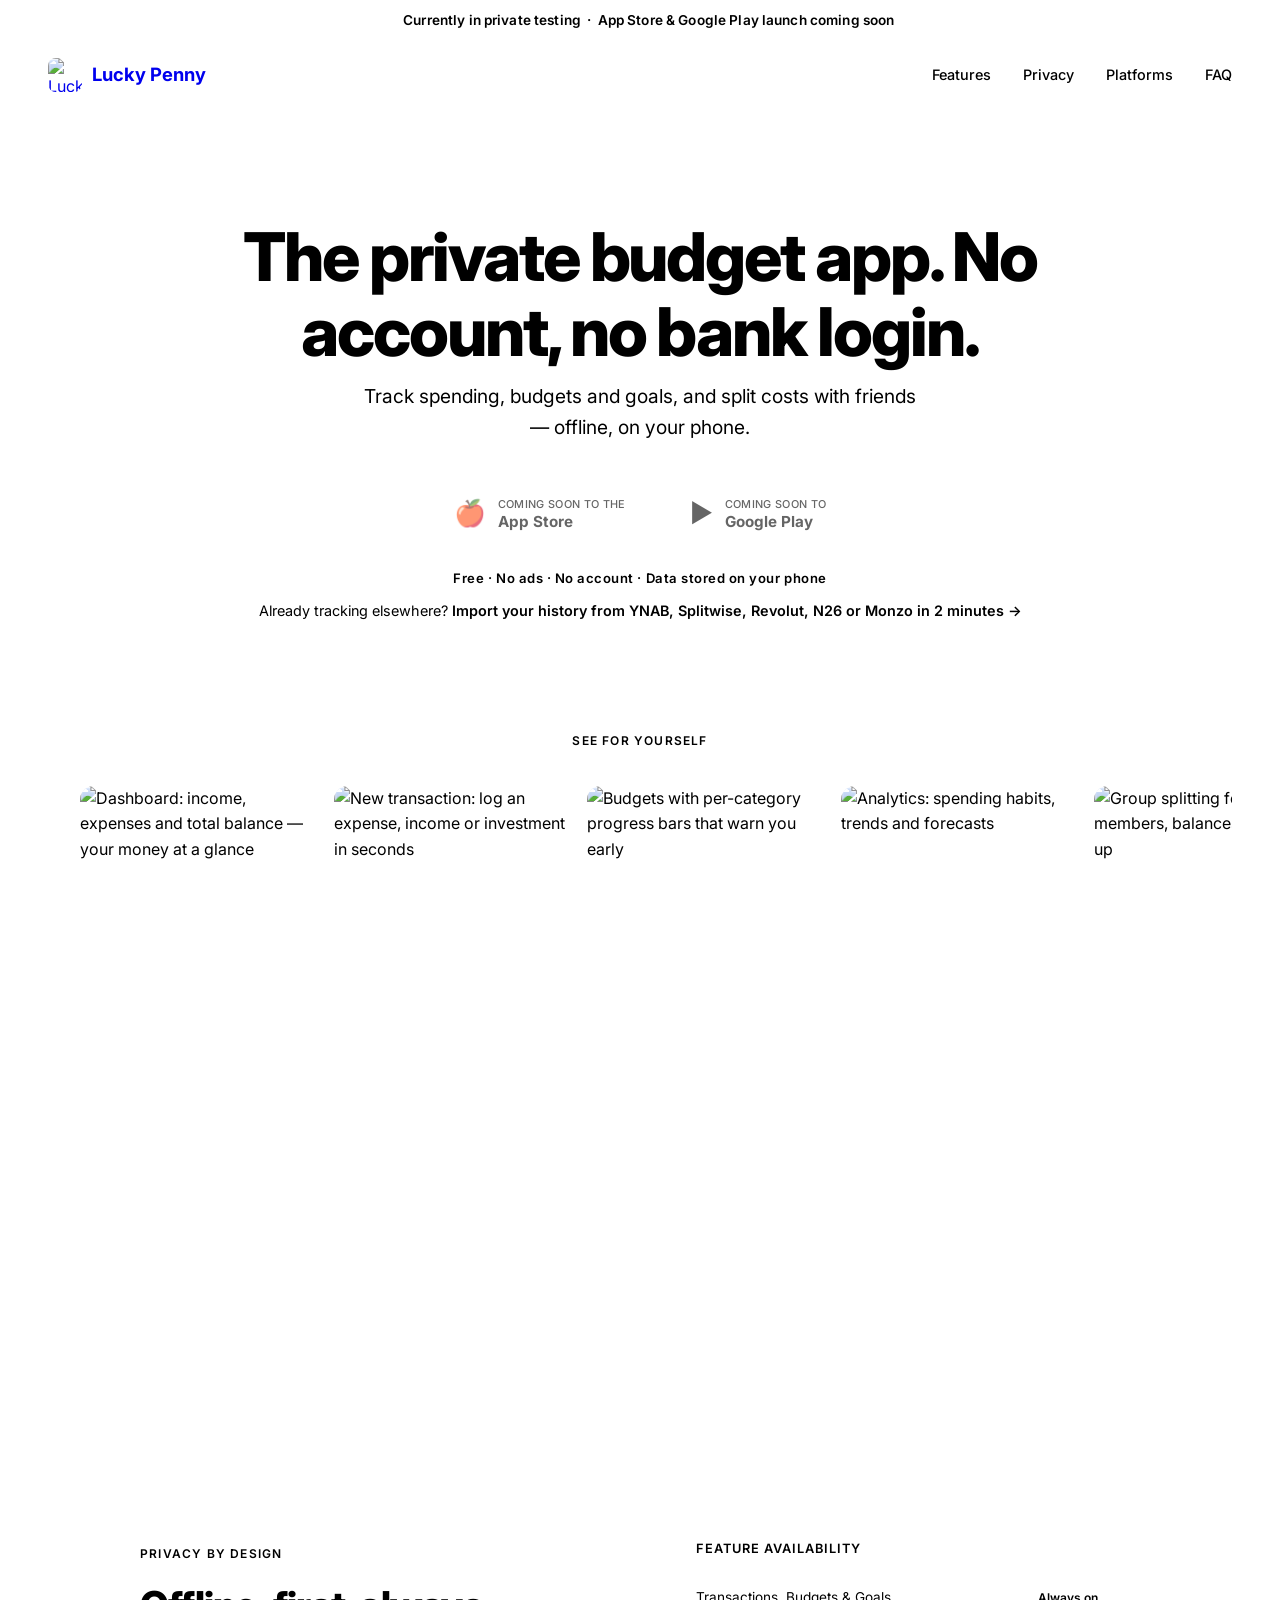
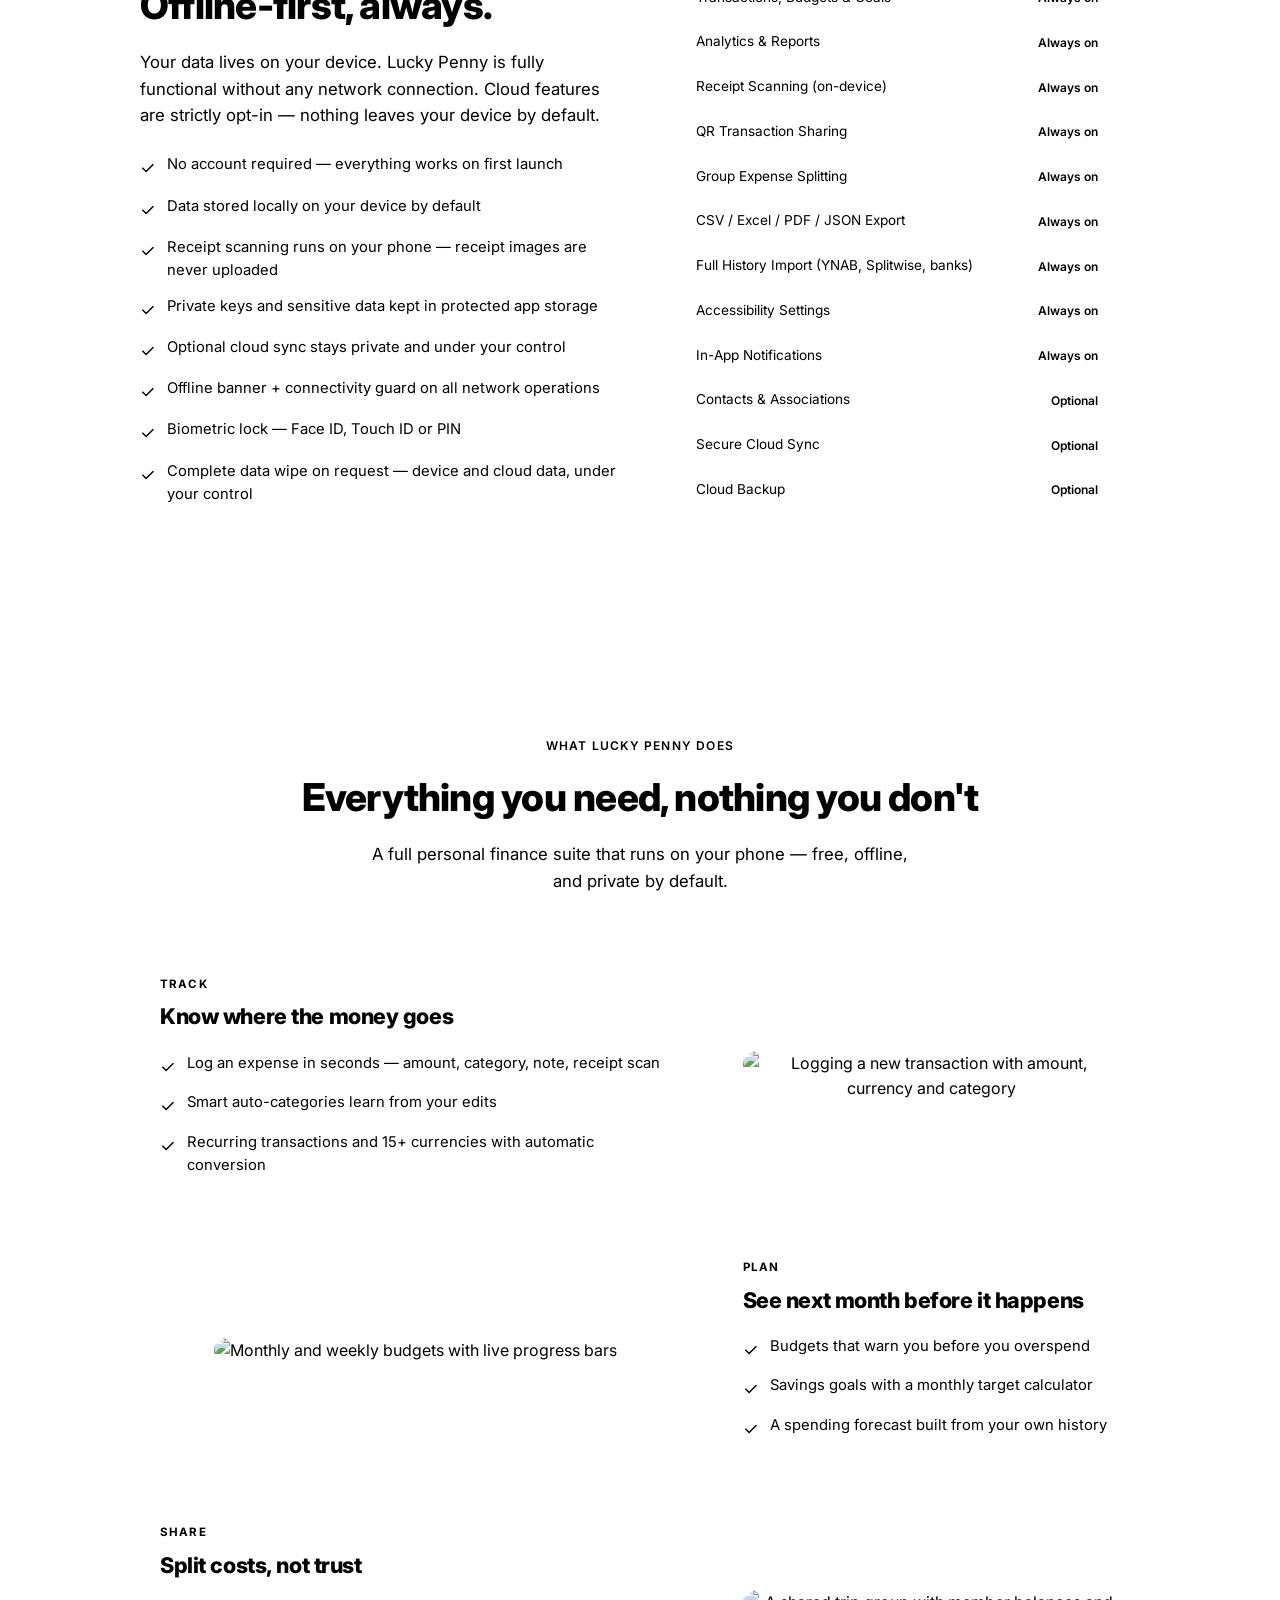
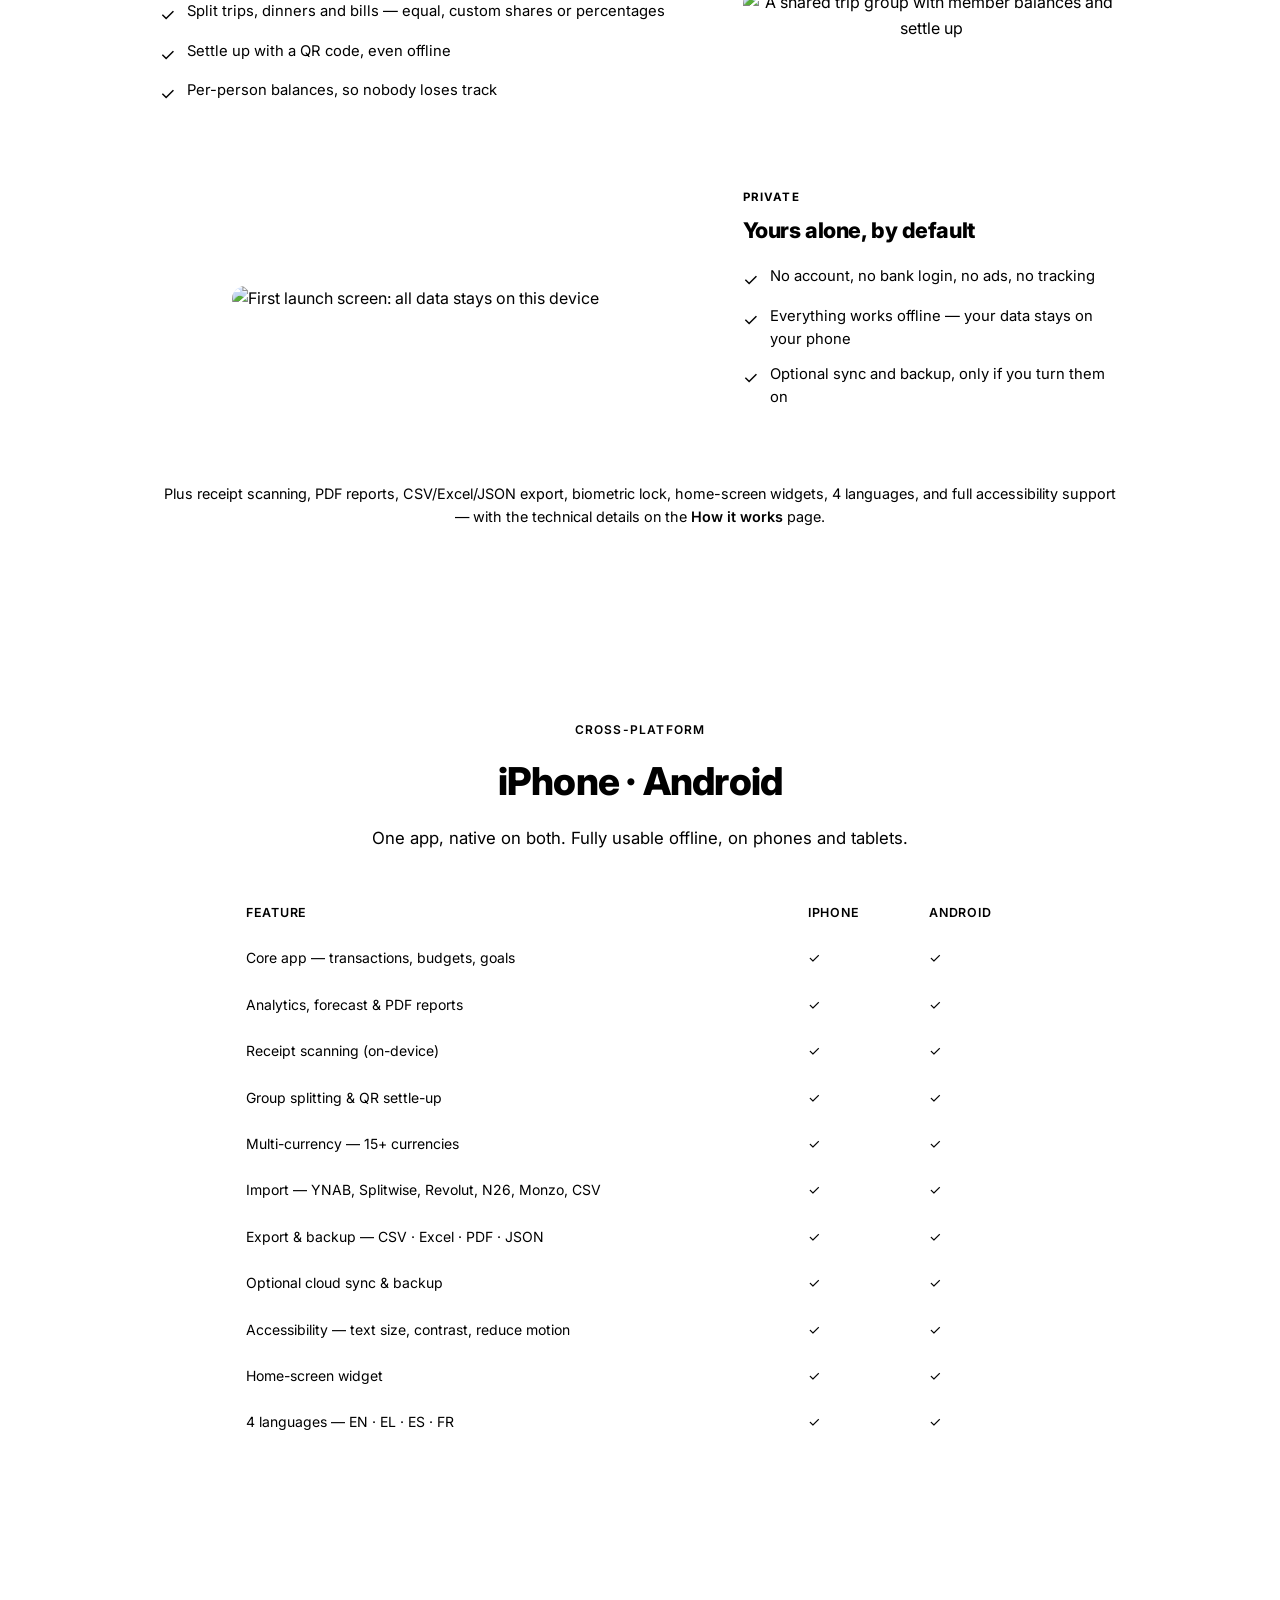
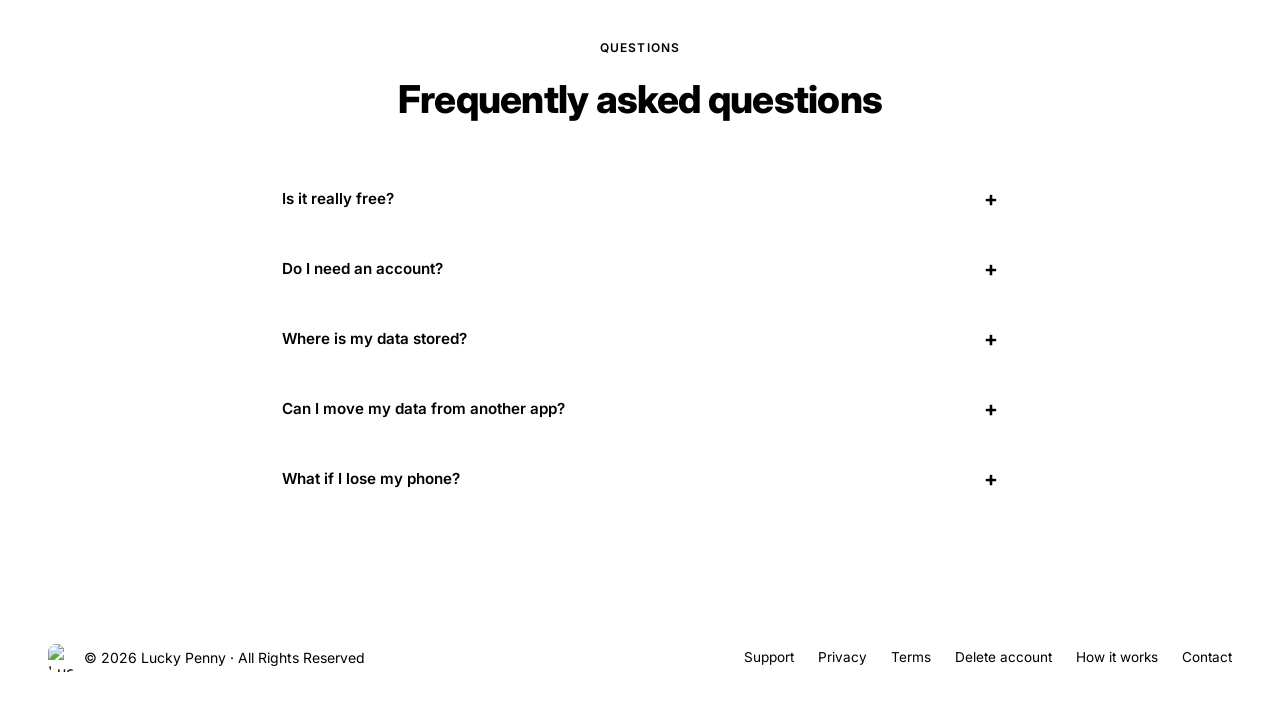
==== index.html @ 6d792311 "Point canonical and social preview tags at /SmartPenny-Website/" ====
<!DOCTYPE html>
<html lang="en">
<head>
  <meta charset="UTF-8" />
  <meta name="viewport" content="width=device-width, initial-scale=1.0" />
  <title>Lucky Penny — Offline-First Personal Finance</title>
  <meta name="description" content="Lucky Penny is the private budget app: track spending, budgets and goals, and split costs with friends — offline, on your phone. No account, no bank login." />
  <link rel="canonical" href="https://gg-241.github.io/SmartPenny-Website/" />
  <meta property="og:title" content="Lucky Penny — The private budget app" />
  <meta property="og:description" content="No account, no bank login. Track spending, budgets and goals, and split costs with friends — offline, on your phone." />
  <meta property="og:type" content="website" />
  <meta property="og:url" content="https://gg-241.github.io/SmartPenny-Website/" />
  <meta property="og:image" content="https://gg-241.github.io/SmartPenny-Website/assets/img/og-image.jpg" />
  <meta property="og:image:width" content="1200" />
  <meta property="og:image:height" content="630" />
  <meta property="og:image:alt" content="Lucky Penny dashboard: income, expenses and balance at a glance" />
  <meta name="twitter:card" content="summary_large_image" />
  <meta name="twitter:image" content="https://gg-241.github.io/SmartPenny-Website/assets/img/og-image.jpg" />
  <link rel="icon" type="image/png" href="assets/img/penny_icon.png" />
  <link rel="apple-touch-icon" href="assets/img/penny_icon.png" />
  <link rel="preconnect" href="https://fonts.googleapis.com" />
  <link rel="preconnect" href="https://fonts.gstatic.com" crossorigin />
  <link href="https://fonts.googleapis.com/css2?family=Inter:wght@400;500;600;700;800&display=swap" rel="stylesheet" />
  <link rel="stylesheet" href="assets/css/theme.css" />
  <style>
    *, *::before, *::after { box-sizing: border-box; margin: 0; padding: 0; }

    html { scroll-behavior: smooth; }

    body {
      font-family: 'Inter', system-ui, sans-serif;
      background: var(--bg);
      color: var(--text);
      line-height: 1.6;
      -webkit-font-smoothing: antialiased;
    }

    /* ── NAV ── */
    nav {
      position: sticky; top: 0; z-index: 100;
      display: flex; align-items: center; justify-content: space-between;
      padding: 0 clamp(1rem, 5vw, 3rem);
      height: 64px;
      background: var(--nav-bg);
      backdrop-filter: blur(12px);
      border-bottom: 1px solid var(--border);
    }
    .nav-logo { display: flex; align-items: center; gap: 10px; text-decoration: none; }
    .logo-gem {
      width: 34px; height: 34px;
      border-radius: 8px;
      object-fit: contain;
    }
    .nav-logo span { font-weight: 700; font-size: 1.15rem; color: var(--text); }
    .nav-links { display: flex; gap: 2rem; list-style: none; }
    .nav-links a { color: var(--muted); text-decoration: none; font-size: .9rem; font-weight: 500; transition: color .2s; }
    .nav-links a:hover { color: var(--text); }
    @media (max-width: 640px) { .nav-links { display: none; } }

    /* ── WIP BANNER ── */
    .wip-banner {
      display: flex; align-items: center; justify-content: center; gap: .6rem;
      background: var(--banner-bg);
      border-bottom: 1px solid var(--banner-border);
      padding: .65rem 1rem;
      font-size: .85rem; font-weight: 600; color: var(--banner-text);
      letter-spacing: .01em; text-align: center;
    }
    .wip-dot {
      width: 8px; height: 8px; border-radius: 50%;
      background: var(--banner-dot);
      box-shadow: 0 0 0 0 var(--banner-shadow);
      animation: pulse-dot 1.8s ease-in-out infinite;
      flex-shrink: 0;
    }
    @keyframes pulse-dot {
      0%   { box-shadow: 0 0 0 0 var(--banner-shadow); }
      70%  { box-shadow: 0 0 0 8px rgb(var(--warning-rgb) / 0); }
      100% { box-shadow: 0 0 0 0 rgb(var(--warning-rgb) / 0); }
    }

    /* ── HERO ── */
    .hero {
      text-align: center;
      padding: clamp(4rem, 10vw, 7rem) clamp(1rem, 6vw, 3rem) clamp(3rem, 6vw, 5rem);
      background: var(--hero-glow);
    }
    .hero h1 {
      font-size: clamp(2.4rem, 6vw, 4.2rem);
      font-weight: 800; line-height: 1.12;
      letter-spacing: -.03em;
      max-width: 820px; margin: 0 auto .75rem;
    }
    .hero h1 span { color: var(--violet); }
    .hero p.hero-sub {
      font-size: clamp(1rem, 2.2vw, 1.2rem);
      color: var(--muted); max-width: 560px; margin: 0 auto 2.4rem;
    }
    .hero-btns { display: flex; gap: 1rem; justify-content: center; flex-wrap: wrap; }
    .btn-store {
      display: inline-flex; align-items: center; gap: .75rem;
      padding: .75rem 1.5rem;
      background: var(--bg2);
      border: 1.5px solid var(--border);
      border-radius: var(--radius);
      color: var(--text);
      text-decoration: none;
      transition: border-color .2s, background .2s, transform .15s;
    }
    .btn-store:hover { border-color: var(--violet); background: var(--btn-hover-bg); transform: translateY(-2px); }
    .btn-store-soon, .btn-store-soon:hover {
      cursor: default;
      opacity: .6;
      border-color: var(--border);
      background: var(--bg2);
      transform: none;
    }
    .btn-store-icon { font-size: 1.6rem; flex-shrink: 0; }
    .btn-store-text { display: flex; flex-direction: column; align-items: flex-start; }
    .btn-store-sub { font-size: .68rem; color: var(--muted); font-weight: 500; letter-spacing: .03em; text-transform: uppercase; }
    .btn-store-name { font-size: .95rem; font-weight: 700; line-height: 1.2; }
    .hero-trust {
      margin-top: 1.4rem;
      font-size: .82rem; font-weight: 600; letter-spacing: .04em;
      color: var(--muted);
    }
    .hero-switch { margin-top: .6rem; font-size: .9rem; color: var(--muted); }
    .hero-switch a { color: var(--violet); text-decoration: none; font-weight: 600; }
    .hero-switch a:hover { text-decoration: underline; }

    /* ── SECTION WRAPPER ── */
    section { padding: clamp(3.5rem, 8vw, 6rem) clamp(1rem, 6vw, 3rem); }
    .section-label {
      font-size: .75rem; font-weight: 600; letter-spacing: .1em; text-transform: uppercase;
      color: var(--violet); margin-bottom: .75rem;
    }
    .section-title { font-size: clamp(1.7rem, 3.5vw, 2.4rem); font-weight: 800; letter-spacing: -.02em; margin-bottom: .75rem; }
    .section-sub { color: var(--muted); font-size: 1.05rem; max-width: 540px; }
    .center { text-align: center; }
    .section-sub.center { margin: 0 auto; text-align: center; }

    /* ── SCREENSHOT STRIP ── */
    .shots-section { background: var(--bg); padding-top: clamp(1rem, 3vw, 2rem); }
    .shot-strip {
      display: flex; gap: 1.1rem;
      overflow-x: auto;
      scroll-snap-type: x mandatory;
      -webkit-overflow-scrolling: touch;
      margin-top: 2.25rem;
      padding: 0 clamp(.5rem, 4vw, 2rem) 1rem;
      scrollbar-width: thin;
      scrollbar-color: var(--border) transparent;
    }
    .shot-strip img {
      width: clamp(190px, 60vw, 236px);
      height: auto;
      flex-shrink: 0;
      scroll-snap-align: center;
      border-radius: 14px;
      border: 1px solid var(--border);
      display: block;
    }

    /* ── OUTCOME BLOCKS ── */
    .features { background: var(--bg); }
    .outcomes { max-width: 960px; margin: 2.5rem auto 0; }
    .outcome {
      display: grid; grid-template-columns: 1.15fr .85fr;
      gap: clamp(2rem, 6vw, 4.5rem); align-items: center;
      padding: clamp(1.75rem, 4vw, 2.5rem) 0;
    }
    .outcome + .outcome { border-top: 1px solid var(--border); }
    .outcome.flip .outcome-shot { order: -1; }
    @media (max-width: 700px) {
      .outcome { grid-template-columns: 1fr; }
      .outcome .outcome-shot { order: -1 !important; }
    }
    .outcome h3 { font-size: 1.35rem; font-weight: 800; letter-spacing: -.02em; margin-bottom: .35rem; }
    .outcome .kicker { font-size: .72rem; font-weight: 700; letter-spacing: .1em; text-transform: uppercase; color: var(--violet); margin-bottom: .4rem; display: block; }
    .outcome-shot { text-align: center; }
    .outcome-shot img {
      width: clamp(180px, 50vw, 225px); height: auto;
      border-radius: 14px; border: 1px solid var(--border);
    }
    .outcome-list { list-style: none; margin-top: 1.1rem; display: flex; flex-direction: column; gap: .65rem; }
    .outcome-list li {
      display: flex; align-items: flex-start; gap: .75rem;
      font-size: .925rem; color: var(--muted);
    }
    .check { color: var(--green); font-size: 1.1rem; flex-shrink: 0; margin-top: 1px; }
    .features-more {
      max-width: 960px; margin: 2rem auto 0;
      text-align: center; color: var(--muted); font-size: .9rem;
    }
    .features-more a { color: var(--violet); text-decoration: none; font-weight: 600; }
    .features-more a:hover { text-decoration: underline; }

    /* ── OFFLINE HIGHLIGHT ── */
    .offline-section {
      background: var(--offline-bg);
      border-top: 1px solid var(--border);
      border-bottom: 1px solid var(--border);
    }
    .offline-inner {
      display: grid; grid-template-columns: 1fr 1fr; gap: 3rem; align-items: center;
      max-width: 1000px; margin: 0 auto;
    }
    @media (max-width: 720px) { .offline-inner { grid-template-columns: 1fr; } }
    .offline-list { list-style: none; margin-top: 1.5rem; display: flex; flex-direction: column; gap: .75rem; }
    .offline-list li {
      display: flex; align-items: flex-start; gap: .75rem;
      font-size: .925rem; color: var(--muted);
    }
    .offline-card {
      background: var(--bg2); border: 1px solid var(--border);
      border-radius: var(--radius); padding: 2rem;
    }
    .offline-card h4 { font-size: .8rem; font-weight: 600; letter-spacing: .08em; text-transform: uppercase; color: var(--muted); margin-bottom: 1rem; }
    .table-row {
      display: flex; align-items: center; justify-content: space-between;
      padding: .6rem 0; border-bottom: 1px solid var(--border);
      font-size: .85rem;
    }
    .table-row:last-child { border-bottom: none; }
    .badge {
      padding: .2rem .6rem; border-radius: 100px; font-size: .75rem; font-weight: 600;
    }
    .badge-yes  { background: rgb(var(--accent-success-rgb) / .18); color: var(--green); }
    .badge-opt  { background: var(--chip-bg); color: var(--chip-text); }

    /* ── PLATFORM TABLE ── */
    .platform-section { background: var(--bg2); }
    .plat-table { width: 100%; max-width: 820px; margin: 2.5rem auto 0; border-collapse: collapse; }
    .plat-table th {
      font-size: .78rem; font-weight: 600; letter-spacing: .06em; text-transform: uppercase;
      color: var(--muted); padding: .75rem 1rem; text-align: left;
      border-bottom: 1px solid var(--border);
    }
    .plat-table td { padding: .75rem 1rem; font-size: .875rem; border-bottom: 1px solid var(--border); }
    .plat-table tr:last-child td { border-bottom: none; }
    .plat-table tr:hover td { background: var(--table-hover); }
    .dot-yes  { color: var(--green); }

    /* ── FAQ ── */
    .faq-section { background: var(--bg); border-top: 1px solid var(--border); }
    .faq-list {
      max-width: 760px; margin: 2.5rem auto 0;
      display: flex; flex-direction: column; gap: .75rem;
    }
    .faq-list details {
      background: var(--bg2); border: 1px solid var(--border);
      border-radius: var(--radius); padding: 1.05rem 1.35rem;
      transition: border-color .2s;
    }
    .faq-list details[open] { border-color: var(--premium-border); }
    .faq-list summary {
      cursor: pointer; list-style: none;
      display: flex; align-items: center; justify-content: space-between; gap: 1rem;
      font-weight: 600; font-size: .95rem;
    }
    .faq-list summary::-webkit-details-marker { display: none; }
    .faq-list summary::after {
      content: '+'; color: var(--violet);
      font-size: 1.3rem; font-weight: 700; line-height: 1; flex-shrink: 0;
    }
    .faq-list details[open] summary::after { content: '−'; }
    .faq-list details p { margin-top: .7rem; color: var(--muted); font-size: .9rem; }
    .faq-list details a { color: var(--violet); text-decoration: none; }
    .faq-list details a:hover { text-decoration: underline; }

    /* ── FOOTER ── */
    footer {
      background: var(--bg2);
      border-top: 1px solid var(--border);
      padding: 2.5rem clamp(1rem, 6vw, 3rem);
      display: flex; align-items: center; justify-content: space-between;
      flex-wrap: wrap; gap: 1rem;
    }
    .footer-logo { display: flex; align-items: center; gap: 8px; text-decoration: none; }
    .footer-logo span { color: var(--muted); font-size: .875rem; }
    .footer-links { display: flex; gap: 1.5rem; flex-wrap: wrap; }
    .footer-links a { color: var(--muted); font-size: .85rem; text-decoration: none; transition: color .2s; }
    .footer-links a:hover { color: var(--text); }
  </style>
</head>
<body>

<!-- WIP BANNER (remove at launch) -->
<div class="wip-banner">
  <span class="wip-dot"></span>
  Currently in private testing &nbsp;·&nbsp; App Store &amp; Google Play launch coming soon
</div>

<!-- NAV -->
<nav>
  <a class="nav-logo" href="#">
    <img class="logo-gem" src="assets/img/penny_icon.png" alt="Lucky Penny logo" />
    <span>Lucky Penny</span>
  </a>
  <ul class="nav-links">
    <li><a href="#features">Features</a></li>
    <li><a href="#offline">Privacy</a></li>
    <li><a href="#platforms">Platforms</a></li>
    <li><a href="#faq">FAQ</a></li>
  </ul>
</nav>

<!-- HERO -->
<header class="hero">
  <h1>The <span>private budget app</span>. No account, no bank login.</h1>
  <p class="hero-sub">Track spending, budgets and goals, and split costs with friends — offline, on your phone.</p>
  <div class="hero-btns">
    <!--
      LAUNCH DAY: the listings are not live yet (both URLs 404). When the App Store
      listing goes live, change this div back into a real link:
        <a class="btn-store" href="https://apps.apple.com/app/id6760491274">
      and for Play:
        <a class="btn-store" href="https://play.google.com/store/apps/details?id=com.luckypenny.app">
      Remove class "btn-store-soon", keep the inner spans, and delete the WIP banner above.
    -->
    <div class="btn-store btn-store-soon" aria-disabled="true">
      <span class="btn-store-icon">🍎</span>
      <span class="btn-store-text">
        <span class="btn-store-sub">Coming soon to the</span>
        <span class="btn-store-name">App Store</span>
      </span>
    </div>
    <div class="btn-store btn-store-soon" aria-disabled="true">
      <span class="btn-store-icon">▶</span>
      <span class="btn-store-text">
        <span class="btn-store-sub">Coming soon to</span>
        <span class="btn-store-name">Google Play</span>
      </span>
    </div>
  </div>
  <p class="hero-trust">Free · No ads · No account · Data stored on your phone</p>
  <p class="hero-switch">Already tracking elsewhere? <a href="#faq-import">Import your history from YNAB, Splitwise, Revolut, N26 or Monzo in 2&nbsp;minutes&nbsp;→</a></p>
</header>

<!-- SCREENSHOTS -->
<section id="screenshots" class="shots-section" aria-label="App screenshots">
  <p class="section-label center">See for yourself</p>
  <div class="shot-strip">
    <img src="assets/screenshots/1-dashboard.webp" width="640" height="1391" alt="Dashboard: income, expenses and total balance — your money at a glance" />
    <img src="assets/screenshots/2-quickadd.webp" width="640" height="1391" loading="lazy" decoding="async" alt="New transaction: log an expense, income or investment in seconds" />
    <img src="assets/screenshots/3-budgets.webp" width="640" height="1391" loading="lazy" decoding="async" alt="Budgets with per-category progress bars that warn you early" />
    <img src="assets/screenshots/4-analytics.webp" width="640" height="1391" loading="lazy" decoding="async" alt="Analytics: spending habits, trends and forecasts" />
    <img src="assets/screenshots/5-group.webp" width="640" height="1391" loading="lazy" decoding="async" alt="Group splitting for a trip: members, balances and settle up" />
    <img src="assets/screenshots/6-privacy.webp" width="640" height="1391" loading="lazy" decoding="async" alt="First launch: all data stays on this device, sign in later to enable cloud sync" />
  </div>
</section>

<!-- PRIVACY / OFFLINE FIRST -->
<section id="offline" class="offline-section">
  <div class="offline-inner">
    <div>
      <p class="section-label">Privacy by design</p>
      <h2 class="section-title">Offline-first, always.</h2>
      <p class="section-sub">Your data lives on your device. Lucky Penny is fully functional without any network connection. Cloud features are strictly opt-in — nothing leaves your device by default.</p>
      <ul class="offline-list">
        <li><span class="check">✓</span><span>No account required — everything works on first launch</span></li>
        <li><span class="check">✓</span><span>Data stored locally on your device by default</span></li>
        <li><span class="check">✓</span><span>Receipt scanning runs on your phone — receipt images are never uploaded</span></li>
        <li><span class="check">✓</span><span>Private keys and sensitive data kept in protected app storage</span></li>
        <li><span class="check">✓</span><span>Optional cloud sync stays private and under your control</span></li>
        <li><span class="check">✓</span><span>Offline banner + connectivity guard on all network operations</span></li>
        <li><span class="check">✓</span><span>Biometric lock — Face ID, Touch ID or PIN</span></li>
        <li><span class="check">✓</span><span>Complete data wipe on request — device and cloud data, under your control</span></li>
      </ul>
    </div>
    <div class="offline-card">
      <h4>Feature availability</h4>
      <div class="table-row"><span>Transactions, Budgets &amp; Goals</span><span class="badge badge-yes">Always on</span></div>
      <div class="table-row"><span>Analytics &amp; Reports</span><span class="badge badge-yes">Always on</span></div>
      <div class="table-row"><span>Receipt Scanning (on-device)</span><span class="badge badge-yes">Always on</span></div>
      <div class="table-row"><span>QR Transaction Sharing</span><span class="badge badge-yes">Always on</span></div>
      <div class="table-row"><span>Group Expense Splitting</span><span class="badge badge-yes">Always on</span></div>
      <div class="table-row"><span>CSV / Excel / PDF / JSON Export</span><span class="badge badge-yes">Always on</span></div>
      <div class="table-row"><span>Full History Import (YNAB, Splitwise, banks)</span><span class="badge badge-yes">Always on</span></div>
      <div class="table-row"><span>Accessibility Settings</span><span class="badge badge-yes">Always on</span></div>
      <div class="table-row"><span>In-App Notifications</span><span class="badge badge-yes">Always on</span></div>
      <div class="table-row"><span>Contacts &amp; Associations</span><span class="badge badge-opt">Optional</span></div>
      <div class="table-row"><span>Secure Cloud Sync</span><span class="badge badge-opt">Optional</span></div>
      <div class="table-row"><span>Cloud Backup</span><span class="badge badge-opt">Optional</span></div>
    </div>
  </div>
</section>

<!-- FEATURES -->
<section id="features" class="features">
  <div style="max-width:1100px;margin:0 auto;">
    <p class="section-label center">What Lucky Penny does</p>
    <h2 class="section-title center">Everything you need, nothing you don't</h2>
    <p class="section-sub center">A full personal finance suite that runs on your phone — free, offline, and private by default.</p>
  </div>

  <div class="outcomes">

    <div class="outcome">
      <div class="outcome-text">
        <span class="kicker">Track</span>
        <h3>Know where the money goes</h3>
        <ul class="outcome-list">
          <li><span class="check">✓</span><span>Log an expense in seconds — amount, category, note, receipt scan</span></li>
          <li><span class="check">✓</span><span>Smart auto-categories learn from your edits</span></li>
          <li><span class="check">✓</span><span>Recurring transactions and 15+ currencies with automatic conversion</span></li>
        </ul>
      </div>
      <div class="outcome-shot">
        <img src="assets/screenshots/2-quickadd.webp" width="640" height="1391" loading="lazy" decoding="async" alt="Logging a new transaction with amount, currency and category" />
      </div>
    </div>

    <div class="outcome flip">
      <div class="outcome-text">
        <span class="kicker">Plan</span>
        <h3>See next month before it happens</h3>
        <ul class="outcome-list">
          <li><span class="check">✓</span><span>Budgets that warn you before you overspend</span></li>
          <li><span class="check">✓</span><span>Savings goals with a monthly target calculator</span></li>
          <li><span class="check">✓</span><span>A spending forecast built from your own history</span></li>
        </ul>
      </div>
      <div class="outcome-shot">
        <img src="assets/screenshots/3-budgets.webp" width="640" height="1391" loading="lazy" decoding="async" alt="Monthly and weekly budgets with live progress bars" />
      </div>
    </div>

    <div class="outcome">
      <div class="outcome-text">
        <span class="kicker">Share</span>
        <h3>Split costs, not trust</h3>
        <ul class="outcome-list">
          <li><span class="check">✓</span><span>Split trips, dinners and bills — equal, custom shares or percentages</span></li>
          <li><span class="check">✓</span><span>Settle up with a QR code, even offline</span></li>
          <li><span class="check">✓</span><span>Per-person balances, so nobody loses track</span></li>
        </ul>
      </div>
      <div class="outcome-shot">
        <img src="assets/screenshots/5-group.webp" width="640" height="1391" loading="lazy" decoding="async" alt="A shared trip group with member balances and settle up" />
      </div>
    </div>

    <div class="outcome flip">
      <div class="outcome-text">
        <span class="kicker">Private</span>
        <h3>Yours alone, by default</h3>
        <ul class="outcome-list">
          <li><span class="check">✓</span><span>No account, no bank login, no ads, no tracking</span></li>
          <li><span class="check">✓</span><span>Everything works offline — your data stays on your phone</span></li>
          <li><span class="check">✓</span><span>Optional sync and backup, only if you turn them on</span></li>
        </ul>
      </div>
      <div class="outcome-shot">
        <img src="assets/screenshots/6-privacy.webp" width="640" height="1391" loading="lazy" decoding="async" alt="First launch screen: all data stays on this device" />
      </div>
    </div>

  </div>

  <p class="features-more">
    Plus receipt scanning, PDF reports, CSV/Excel/JSON export, biometric lock, home-screen widgets, 4 languages, and full accessibility support —
    with the technical details on the <a href="how-it-works.html">How it works</a> page.
  </p>
</section>

<!-- PLATFORMS -->
<section id="platforms" class="platform-section">
  <p class="section-label center">Cross-platform</p>
  <h2 class="section-title center">iPhone · Android</h2>
  <p class="section-sub center">One app, native on both. Fully usable offline, on phones and tablets.</p>
  <table class="plat-table">
    <thead>
      <tr>
        <th>Feature</th>
        <th>iPhone</th>
        <th>Android</th>
      </tr>
    </thead>
    <tbody>
      <tr><td>Core app — transactions, budgets, goals</td><td class="dot-yes">✓</td><td class="dot-yes">✓</td></tr>
      <tr><td>Analytics, forecast &amp; PDF reports</td><td class="dot-yes">✓</td><td class="dot-yes">✓</td></tr>
      <tr><td>Receipt scanning (on-device)</td><td class="dot-yes">✓</td><td class="dot-yes">✓</td></tr>
      <tr><td>Group splitting &amp; QR settle-up</td><td class="dot-yes">✓</td><td class="dot-yes">✓</td></tr>
      <tr><td>Multi-currency — 15+ currencies</td><td class="dot-yes">✓</td><td class="dot-yes">✓</td></tr>
      <tr><td>Import — YNAB, Splitwise, Revolut, N26, Monzo, CSV</td><td class="dot-yes">✓</td><td class="dot-yes">✓</td></tr>
      <tr><td>Export &amp; backup — CSV · Excel · PDF · JSON</td><td class="dot-yes">✓</td><td class="dot-yes">✓</td></tr>
      <tr><td>Optional cloud sync &amp; backup</td><td class="dot-yes">✓</td><td class="dot-yes">✓</td></tr>
      <tr><td>Accessibility — text size, contrast, reduce motion</td><td class="dot-yes">✓</td><td class="dot-yes">✓</td></tr>
      <tr><td>Home-screen widget</td><td class="dot-yes">✓</td><td class="dot-yes">✓</td></tr>
      <tr><td>4 languages — EN · EL · ES · FR</td><td class="dot-yes">✓</td><td class="dot-yes">✓</td></tr>
    </tbody>
  </table>
</section>

<!-- FAQ -->
<section id="faq" class="faq-section">
  <p class="section-label center">Questions</p>
  <h2 class="section-title center">Frequently asked questions</h2>
  <div class="faq-list">

    <details>
      <summary>Is it really free?</summary>
      <p>Yes — everything in the app today is free: no account, no ads, no subscription, no trial that expires. A future version may add optional paid extras, but they'll be clearly marked and optional — never a surprise paywall over features you already use.</p>
    </details>

    <details>
      <summary>Do I need an account?</summary>
      <p>No. Everything works on first launch without signing in. An account (Sign in with Apple or Google) is only needed if you choose to turn on cloud sync or share with other people.</p>
    </details>

    <details>
      <summary>Where is my data stored?</summary>
      <p>On your phone, by default. Nothing is uploaded unless you opt into sync or backup — and receipts are scanned on-device, so images never leave your phone. You can export or wipe everything at any time from Settings.</p>
    </details>

    <details id="faq-import">
      <summary>Can I move my data from another app?</summary>
      <p>Yes — import in minutes from YNAB, Splitwise, Revolut, N26 or Monzo, or any CSV/Excel file, with duplicate detection. Leaving is just as easy: export to CSV, Excel, PDF or a full JSON backup whenever you like. Your data is never locked in.</p>
    </details>

    <details>
      <summary>What if I lose my phone?</summary>
      <p>Turn on optional encrypted sync or cloud backup, or keep an exported JSON backup somewhere safe. Restore onto a new phone in minutes from <strong>Settings → Export / Import</strong>.</p>
    </details>

  </div>
</section>

<!-- FOOTER -->
<footer>
  <div class="footer-logo">
    <img class="logo-gem" src="assets/img/penny_icon.png" alt="Lucky Penny logo" style="width:28px;height:28px;" />
    <span>© 2026 Lucky Penny · All Rights Reserved</span>
  </div>
  <div class="footer-links">
    <a href="support.html">Support</a>
    <a href="privacy.html">Privacy</a>
    <a href="terms.html">Terms</a>
    <a href="delete-account.html">Delete account</a>
    <a href="how-it-works.html">How it works</a>
    <a href="contact.html">Contact</a>
  </div>
</footer>

</body>
</html>
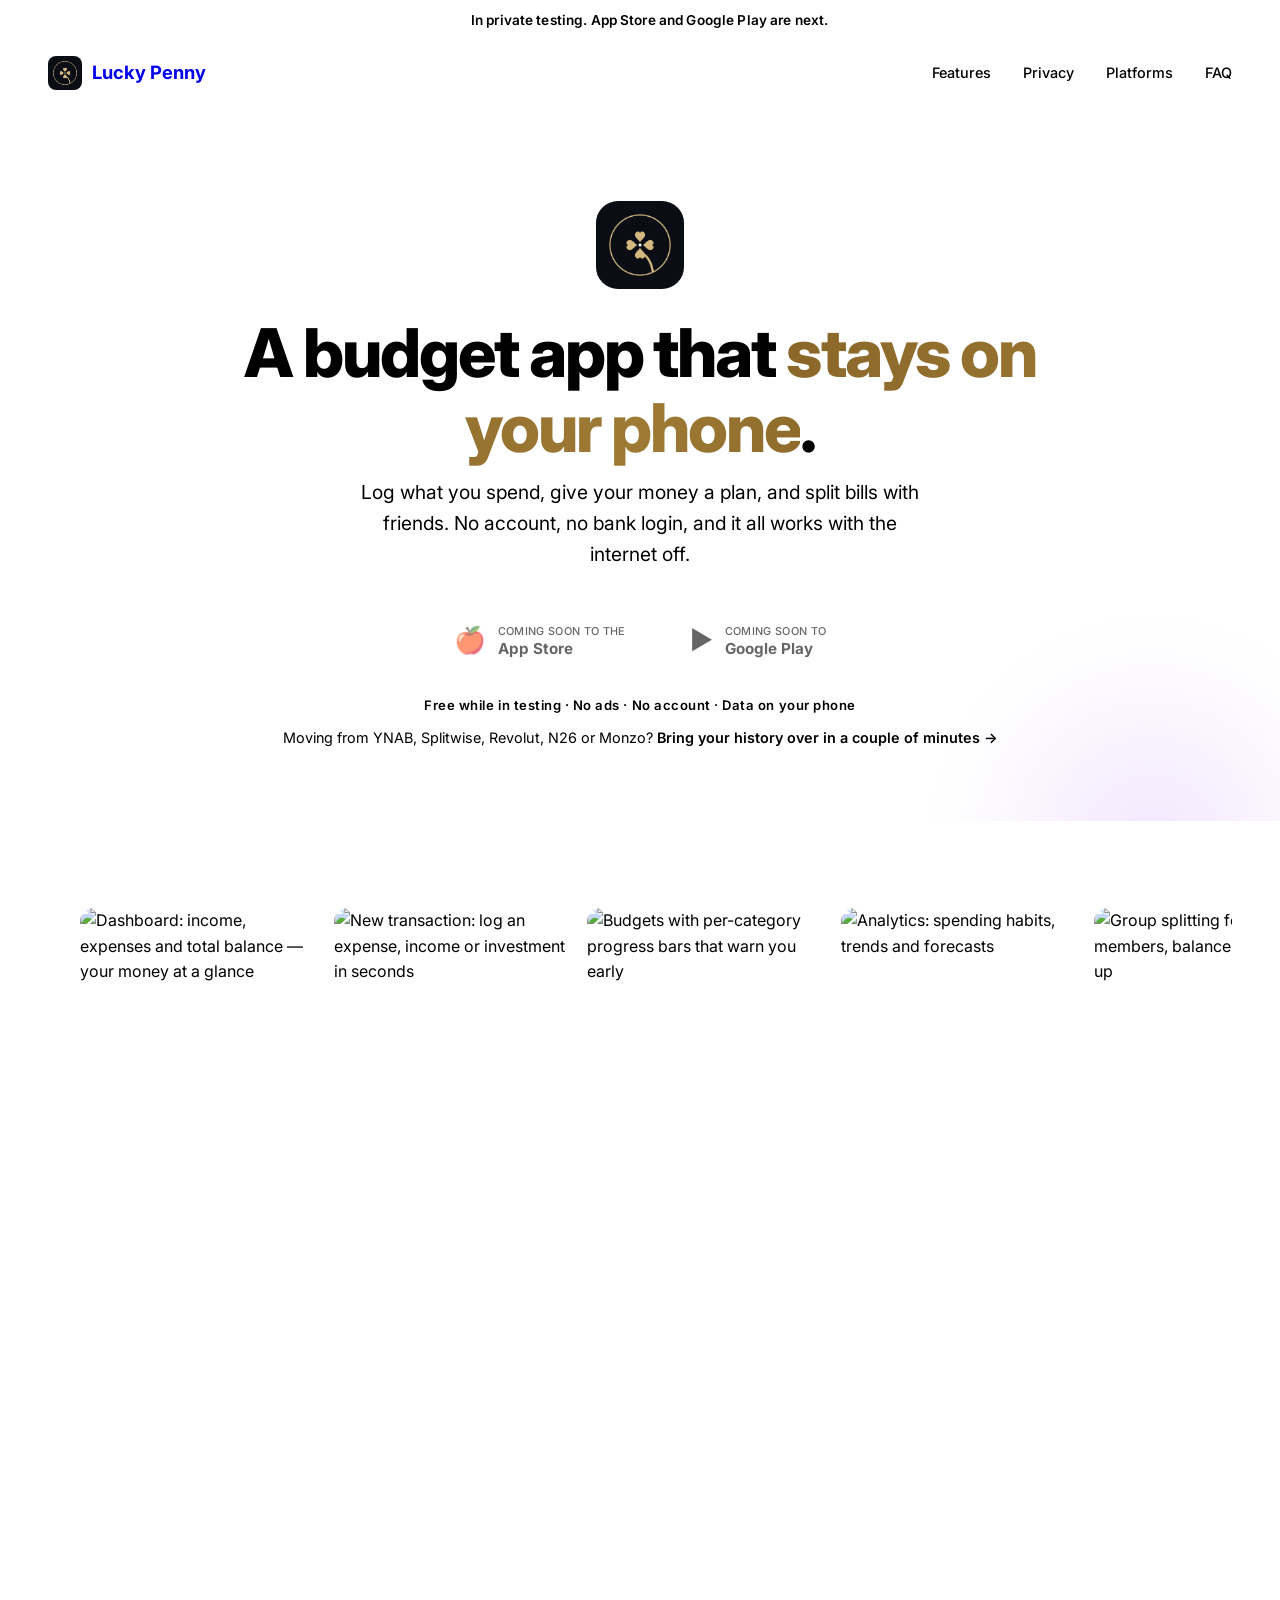
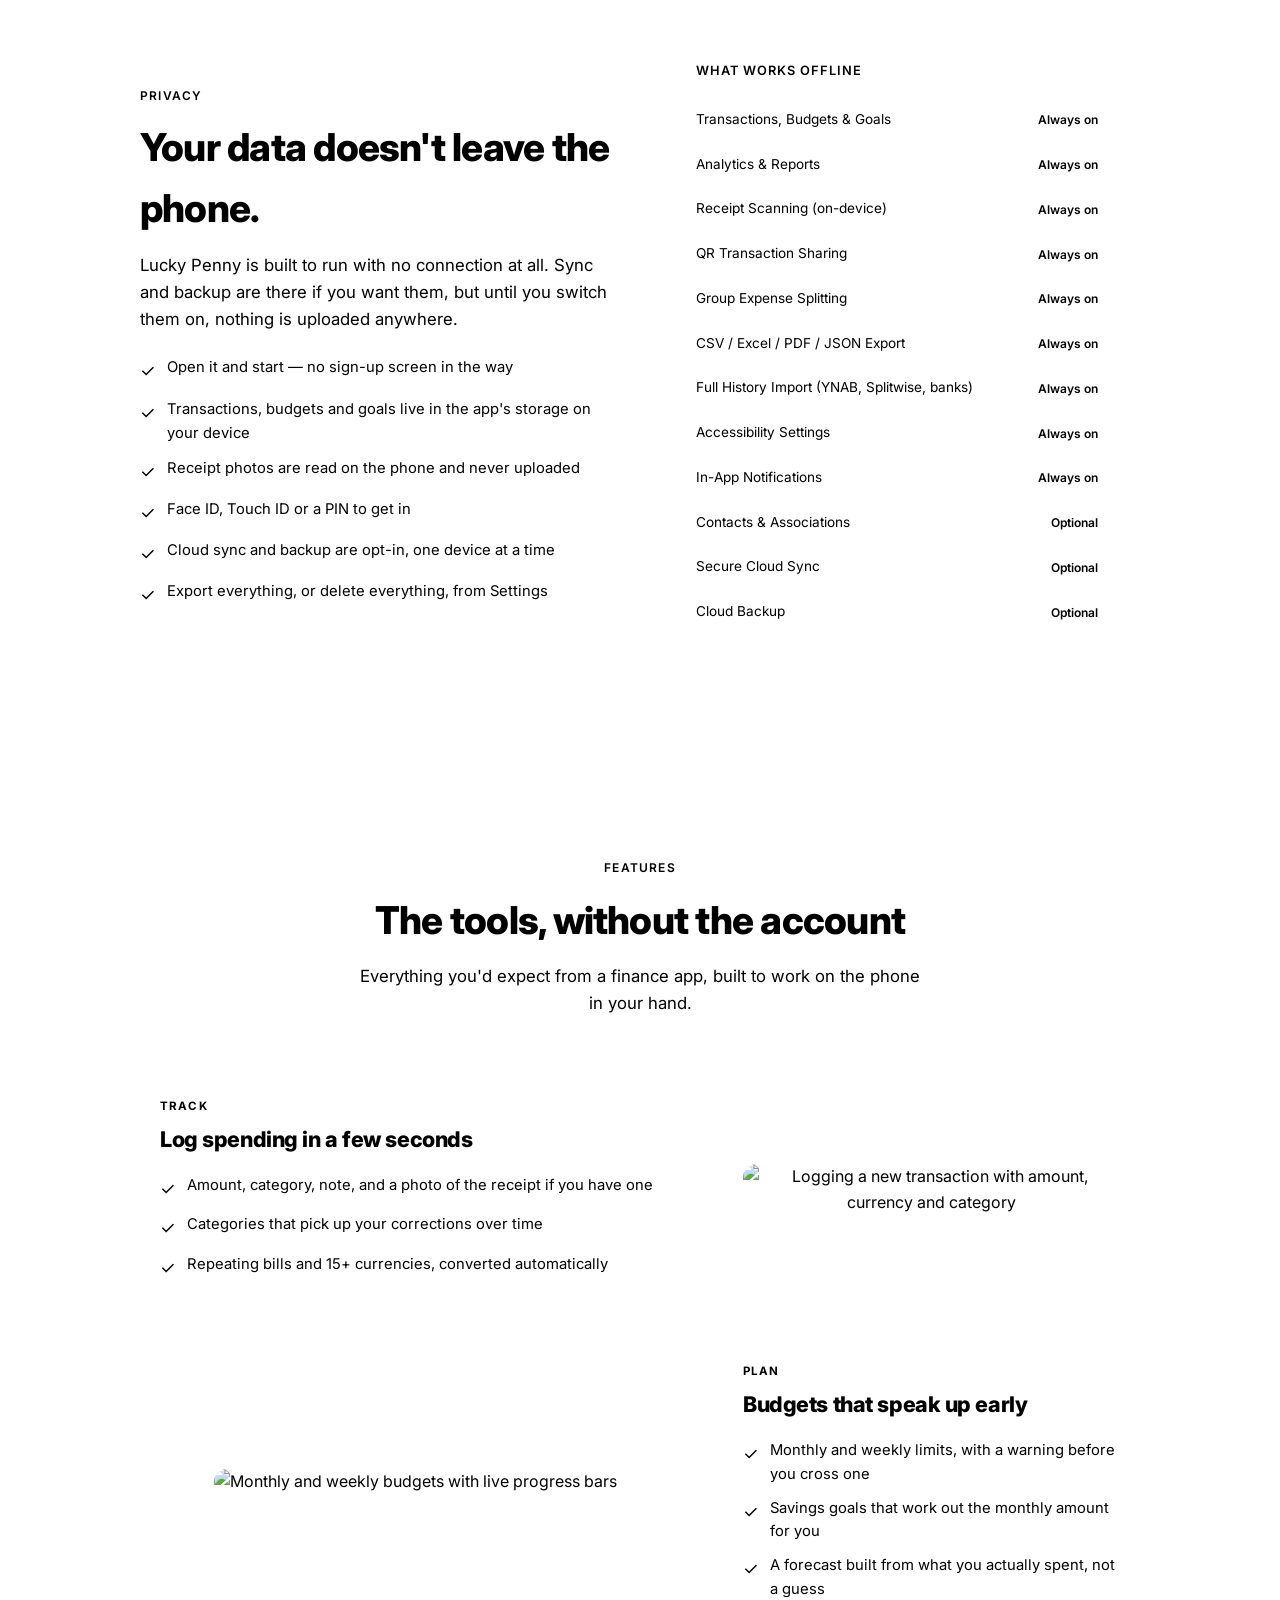
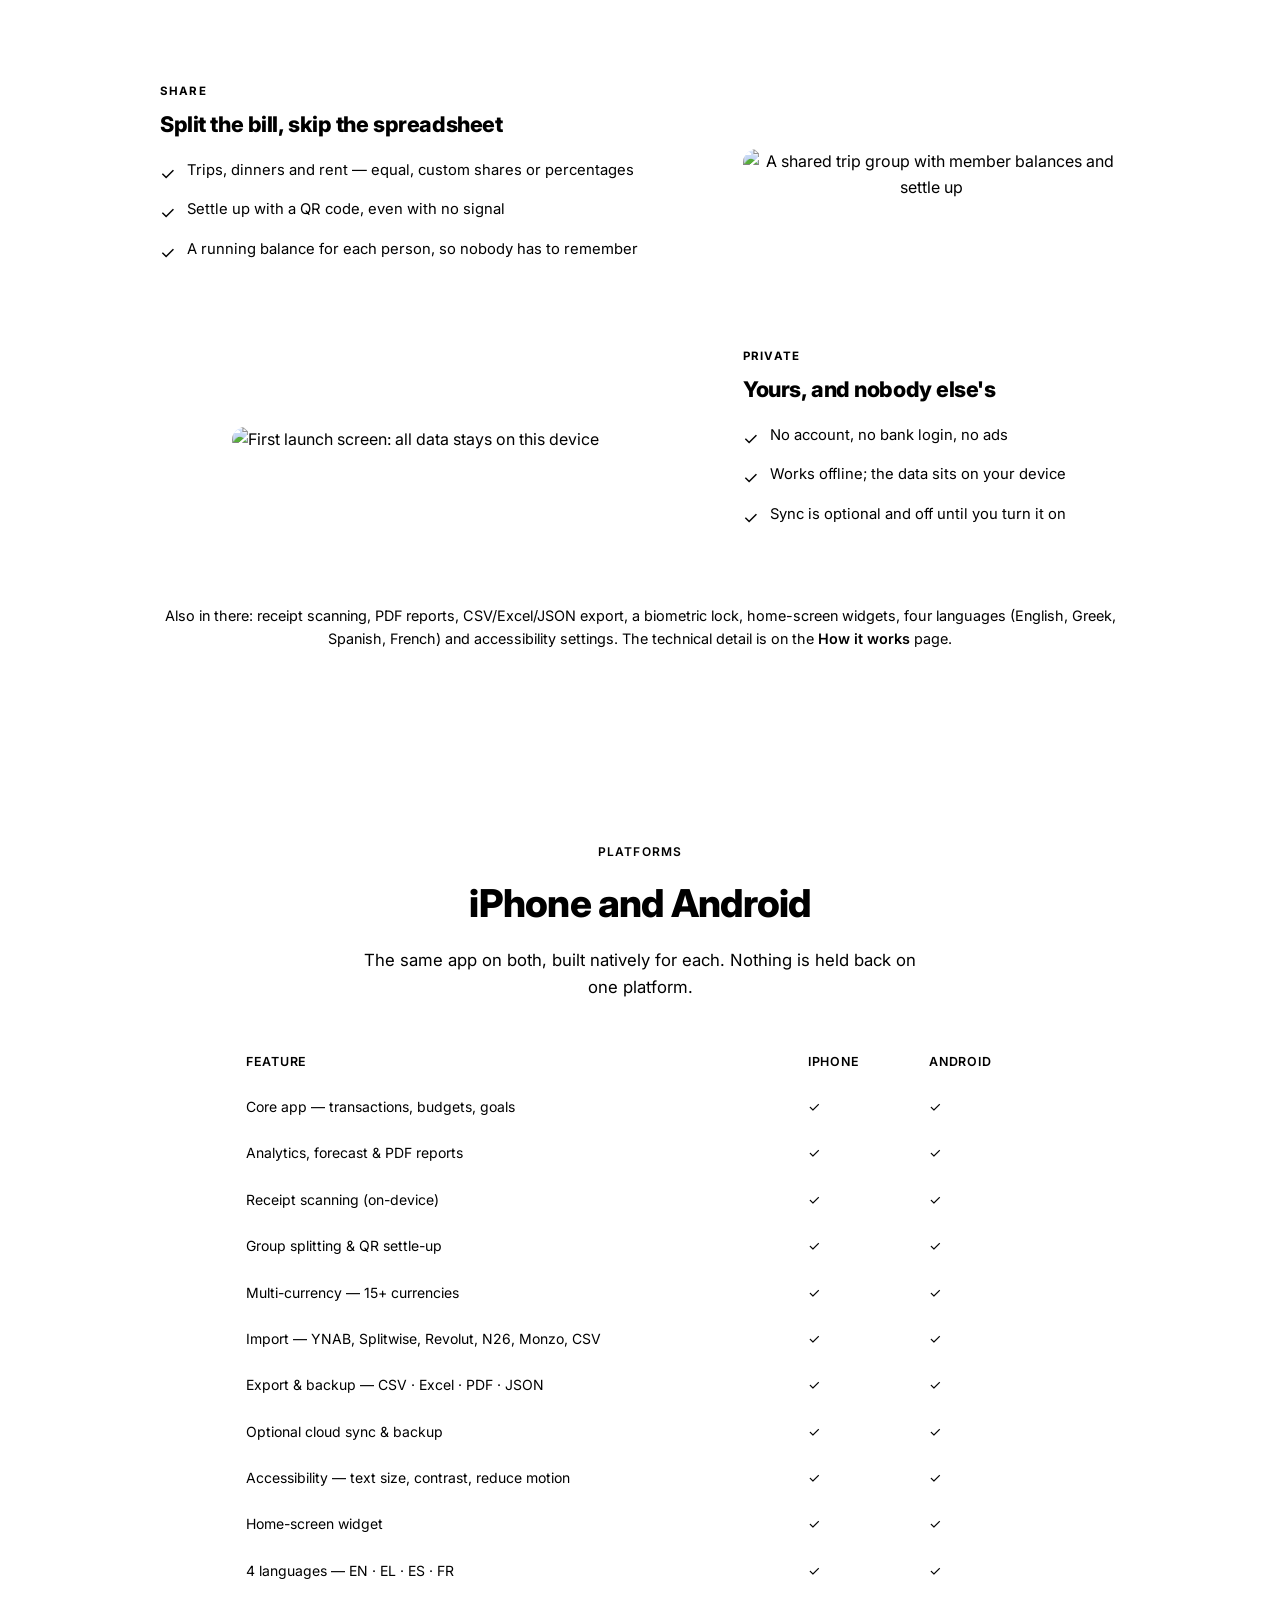
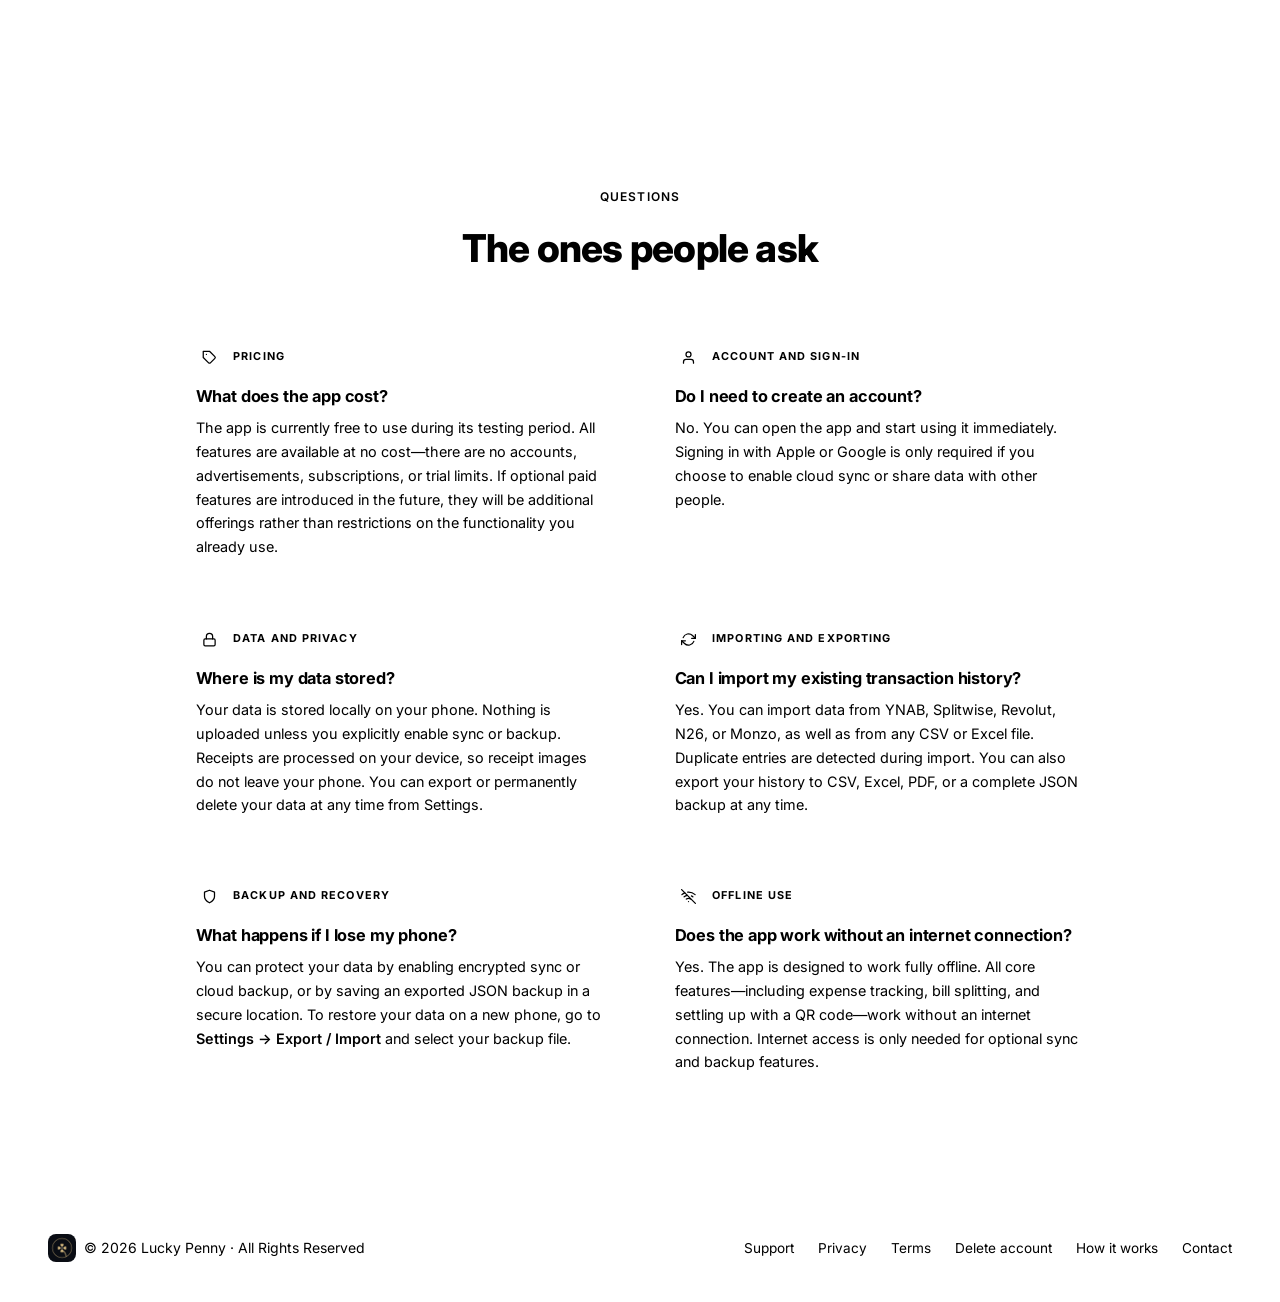
==== commit 6a032c88: "new logo, design, FAQ page" ====
--- a/index.html
+++ b/index.html
@@ -16,14 +16,17 @@
   <meta property="og:image:alt" content="Lucky Penny dashboard: income, expenses and balance at a glance" />
   <meta name="twitter:card" content="summary_large_image" />
   <meta name="twitter:image" content="https://gg-241.github.io/SmartPenny-Website/assets/img/og-image.jpg" />
-  <link rel="icon" type="image/png" href="assets/img/penny_icon.png" />
-  <link rel="apple-touch-icon" href="assets/img/penny_icon.png" />
+  <link rel="icon" type="image/png" href="assets/img/lucky-penny-icon.png" />
+  <link rel="apple-touch-icon" href="assets/img/lucky-penny-icon.png" />
   <link rel="preconnect" href="https://fonts.googleapis.com" />
   <link rel="preconnect" href="https://fonts.gstatic.com" crossorigin />
   <link href="https://fonts.googleapis.com/css2?family=Inter:wght@400;500;600;700;800&display=swap" rel="stylesheet" />
   <link rel="stylesheet" href="assets/css/theme.css" />
+  <noscript><style>.reveal { opacity: 1; transform: none; }</style></noscript>
   <style>
     *, *::before, *::after { box-sizing: border-box; margin: 0; padding: 0; }
+
+    :root { --ease: cubic-bezier(.22, 1, .36, 1); }
 
     html { scroll-behavior: smooth; }
 
@@ -33,6 +36,16 @@
       color: var(--text);
       line-height: 1.6;
       -webkit-font-smoothing: antialiased;
+      overflow-x: hidden;
+    }
+
+    /* ── SCROLL PROGRESS ── */
+    .scroll-progress {
+      position: fixed; top: 0; left: 0; z-index: 200;
+      width: 100%; height: 2px;
+      transform: scaleX(0); transform-origin: 0 50%;
+      background: linear-gradient(90deg, var(--violet), var(--violet-l));
+      pointer-events: none;
     }
 
     /* ── NAV ── */
@@ -44,6 +57,11 @@
       background: var(--nav-bg);
       backdrop-filter: blur(12px);
       border-bottom: 1px solid var(--border);
+      transition: box-shadow .3s, border-color .3s;
+    }
+    nav.is-scrolled {
+      box-shadow: 0 12px 32px rgb(var(--bg-rgb) / .45);
+      border-bottom-color: rgb(var(--accent-primary-rgb) / .30);
     }
     .nav-logo { display: flex; align-items: center; gap: 10px; text-decoration: none; }
     .logo-gem {
@@ -53,20 +71,29 @@
     }
     .nav-logo span { font-weight: 700; font-size: 1.15rem; color: var(--text); }
     .nav-links { display: flex; gap: 2rem; list-style: none; }
-    .nav-links a { color: var(--muted); text-decoration: none; font-size: .9rem; font-weight: 500; transition: color .2s; }
+    .nav-links a {
+      position: relative; color: var(--muted); text-decoration: none;
+      font-size: .9rem; font-weight: 500; transition: color .2s;
+    }
+    .nav-links a::after {
+      content: ''; position: absolute; left: 0; right: 100%; bottom: -5px; height: 1.5px;
+      background: var(--violet); transition: right .3s var(--ease);
+    }
     .nav-links a:hover { color: var(--text); }
+    .nav-links a:hover::after { right: 0; }
     @media (max-width: 640px) { .nav-links { display: none; } }
 
     /* ── WIP BANNER ── */
     .wip-banner {
-      display: flex; align-items: center; justify-content: center; gap: .6rem;
+      display: block;
       background: var(--banner-bg);
       border-bottom: 1px solid var(--banner-border);
       padding: .65rem 1rem;
       font-size: .85rem; font-weight: 600; color: var(--banner-text);
-      letter-spacing: .01em; text-align: center;
+      letter-spacing: .01em; text-align: center; line-height: 1.5;
     }
     .wip-dot {
+      display: inline-block; vertical-align: middle; margin-right: .5rem;
       width: 8px; height: 8px; border-radius: 50%;
       background: var(--banner-dot);
       box-shadow: 0 0 0 0 var(--banner-shadow);
@@ -81,23 +108,97 @@
 
     /* ── HERO ── */
     .hero {
+      position: relative; overflow: hidden;
       text-align: center;
-      padding: clamp(4rem, 10vw, 7rem) clamp(1rem, 6vw, 3rem) clamp(3rem, 6vw, 5rem);
+      padding: clamp(3.25rem, 8vw, 6rem) clamp(1rem, 6vw, 3rem) clamp(3rem, 6vw, 4.5rem);
       background: var(--hero-glow);
     }
+    .hero::before,
+    .hero::after {
+      content: ''; position: absolute; pointer-events: none;
+      border-radius: 50%; filter: blur(20px); z-index: 0;
+    }
+    .hero::before {
+      width: min(70vw, 640px); aspect-ratio: 1; left: 50%; top: -45%;
+      transform: translateX(-50%);
+      background: radial-gradient(circle, rgb(var(--accent-primary-rgb) / .22), transparent 65%);
+      animation: drift-a 16s ease-in-out infinite alternate;
+    }
+    .hero::after {
+      width: min(52vw, 460px); aspect-ratio: 1; right: -8%; bottom: -35%;
+      background: radial-gradient(circle, rgb(168 85 247 / .14), transparent 65%);
+      animation: drift-b 20s ease-in-out infinite alternate;
+    }
+    @keyframes drift-a {
+      from { transform: translate(-50%, 0) scale(1); }
+      to   { transform: translate(-46%, 5%) scale(1.12); }
+    }
+    @keyframes drift-b {
+      from { transform: translate(0, 0) scale(1); }
+      to   { transform: translate(-6%, -8%) scale(1.15); }
+    }
+    .hero > * { position: relative; z-index: 1; }
+
+    .hero-logo-wrap {
+      display: flex; justify-content: center; margin-bottom: 1.6rem;
+      animation: rise .9s var(--ease) both;
+    }
+    .hero-logo {
+      width: 88px; height: 88px;
+      border-radius: 22px;
+      box-shadow:
+        0 20px 45px rgb(var(--bg-rgb) / .60),
+        0 0 0 1px rgb(var(--accent-primary-rgb) / .35),
+        0 0 60px rgb(var(--accent-primary-rgb) / .28);
+      animation: float 6s ease-in-out infinite;
+    }
+    @keyframes float {
+      0%, 100% { transform: translateY(0); }
+      50%      { transform: translateY(-7px); }
+    }
+
     .hero h1 {
       font-size: clamp(2.4rem, 6vw, 4.2rem);
       font-weight: 800; line-height: 1.12;
       letter-spacing: -.03em;
       max-width: 820px; margin: 0 auto .75rem;
-    }
-    .hero h1 span { color: var(--violet); }
+      animation: rise .9s var(--ease) .08s both;
+    }
+    .hero h1 span {
+      color: var(--violet);
+      background: linear-gradient(100deg, var(--violet-d), var(--violet-l), var(--violet-d));
+      background-size: 220% 100%;
+      -webkit-background-clip: text; background-clip: text;
+      -webkit-text-fill-color: transparent; color: transparent;
+      animation: shimmer 7s ease-in-out infinite;
+    }
+    @media (prefers-color-scheme: light) {
+      .hero h1 span {
+        background-image: linear-gradient(100deg, #8a6729, #9f7a35, #74541c, #9f7a35);
+      }
+    }
+    @keyframes shimmer {
+      0%, 100% { background-position: 0% 50%; }
+      50%      { background-position: 100% 50%; }
+    }
     .hero p.hero-sub {
       font-size: clamp(1rem, 2.2vw, 1.2rem);
       color: var(--muted); max-width: 560px; margin: 0 auto 2.4rem;
-    }
-    .hero-btns { display: flex; gap: 1rem; justify-content: center; flex-wrap: wrap; }
+      animation: rise .9s var(--ease) .16s both;
+    }
+    .hero-btns {
+      display: flex; gap: 1rem; justify-content: center; flex-wrap: wrap;
+      animation: rise .9s var(--ease) .24s both;
+    }
+    .hero-trust { animation: rise .9s var(--ease) .32s both; }
+    .hero-switch { animation: rise .9s var(--ease) .38s both; }
+    @keyframes rise {
+      from { opacity: 0; transform: translateY(18px); }
+      to   { opacity: 1; transform: translateY(0); }
+    }
+
     .btn-store {
+      position: relative; overflow: hidden;
       display: inline-flex; align-items: center; gap: .75rem;
       padding: .75rem 1.5rem;
       background: var(--bg2);
@@ -105,9 +206,21 @@
       border-radius: var(--radius);
       color: var(--text);
       text-decoration: none;
-      transition: border-color .2s, background .2s, transform .15s;
-    }
-    .btn-store:hover { border-color: var(--violet); background: var(--btn-hover-bg); transform: translateY(-2px); }
+      transition: border-color .2s, background .2s, transform .2s var(--ease), box-shadow .2s;
+    }
+    .btn-store:not(.btn-store-soon):hover {
+      border-color: var(--violet);
+      background: var(--btn-hover-bg);
+      transform: translateY(-3px);
+      box-shadow: 0 14px 28px rgb(var(--bg-rgb) / .45);
+    }
+    .btn-store:not(.btn-store-soon)::after {
+      content: ''; position: absolute; inset: 0; pointer-events: none;
+      background: linear-gradient(110deg, transparent 32%, rgb(var(--text-rgb) / .10) 50%, transparent 68%);
+      transform: translateX(-120%);
+      transition: transform .8s var(--ease);
+    }
+    .btn-store:not(.btn-store-soon):hover::after { transform: translateX(120%); }
     .btn-store-soon, .btn-store-soon:hover {
       cursor: default;
       opacity: .6;
@@ -135,9 +248,26 @@
       color: var(--violet); margin-bottom: .75rem;
     }
     .section-title { font-size: clamp(1.7rem, 3.5vw, 2.4rem); font-weight: 800; letter-spacing: -.02em; margin-bottom: .75rem; }
-    .section-sub { color: var(--muted); font-size: 1.05rem; max-width: 540px; }
+    .section-sub { color: var(--muted); font-size: 1.05rem; max-width: 560px; }
     .center { text-align: center; }
     .section-sub.center { margin: 0 auto; text-align: center; }
+
+    /* ── SCROLL REVEALS ── */
+    .reveal {
+      opacity: 0; transform: translateY(26px);
+      transition:
+        opacity .8s var(--ease),
+        transform .8s var(--ease);
+      transition-delay: calc(var(--i, 0) * 90ms);
+      will-change: opacity, transform;
+    }
+    .reveal.is-in { opacity: 1; transform: none; }
+    .reveal-left  { transform: translateX(-32px); }
+    .reveal-right { transform: translateX(32px); }
+    .reveal-left.is-in, .reveal-right.is-in { transform: none; }
+    @media (max-width: 700px) {
+      .reveal-left, .reveal-right { transform: translateY(26px); }
+    }
 
     /* ── SCREENSHOT STRIP ── */
     .shots-section { background: var(--bg); padding-top: clamp(1rem, 3vw, 2rem); }
@@ -159,6 +289,12 @@
       border-radius: 14px;
       border: 1px solid var(--border);
       display: block;
+      transition: transform .45s var(--ease), border-color .3s, box-shadow .45s;
+    }
+    .shot-strip img:hover {
+      transform: translateY(-6px) scale(1.02);
+      border-color: var(--premium-border);
+      box-shadow: 0 22px 44px rgb(var(--bg-rgb) / .55);
     }
 
     /* ── OUTCOME BLOCKS ── */
@@ -181,6 +317,12 @@
     .outcome-shot img {
       width: clamp(180px, 50vw, 225px); height: auto;
       border-radius: 14px; border: 1px solid var(--border);
+      transition: transform .5s var(--ease), box-shadow .5s, border-color .3s;
+    }
+    .outcome-shot img:hover {
+      transform: translateY(-6px);
+      border-color: var(--premium-border);
+      box-shadow: 0 24px 50px rgb(var(--bg-rgb) / .55);
     }
     .outcome-list { list-style: none; margin-top: 1.1rem; display: flex; flex-direction: column; gap: .65rem; }
     .outcome-list li {
@@ -214,6 +356,12 @@
     .offline-card {
       background: var(--bg2); border: 1px solid var(--border);
       border-radius: var(--radius); padding: 2rem;
+      transition: border-color .3s, transform .4s var(--ease), box-shadow .4s;
+    }
+    .offline-card:hover {
+      border-color: var(--premium-border);
+      transform: translateY(-4px);
+      box-shadow: 0 22px 46px rgb(var(--bg-rgb) / .45);
     }
     .offline-card h4 { font-size: .8rem; font-weight: 600; letter-spacing: .08em; text-transform: uppercase; color: var(--muted); margin-bottom: 1rem; }
     .table-row {
@@ -236,37 +384,57 @@
       color: var(--muted); padding: .75rem 1rem; text-align: left;
       border-bottom: 1px solid var(--border);
     }
-    .plat-table td { padding: .75rem 1rem; font-size: .875rem; border-bottom: 1px solid var(--border); }
+    .plat-table td { padding: .75rem 1rem; font-size: .875rem; border-bottom: 1px solid var(--border); transition: background .2s; }
     .plat-table tr:last-child td { border-bottom: none; }
-    .plat-table tr:hover td { background: var(--table-hover); }
+    .plat-table tbody tr { transition: transform .2s var(--ease); }
+    .plat-table tbody tr:hover { transform: translateX(3px); }
+    .plat-table tbody tr:hover td { background: var(--table-hover); }
     .dot-yes  { color: var(--green); }
 
     /* ── FAQ ── */
     .faq-section { background: var(--bg); border-top: 1px solid var(--border); }
-    .faq-list {
-      max-width: 760px; margin: 2.5rem auto 0;
-      display: flex; flex-direction: column; gap: .75rem;
-    }
-    .faq-list details {
-      background: var(--bg2); border: 1px solid var(--border);
-      border-radius: var(--radius); padding: 1.05rem 1.35rem;
-      transition: border-color .2s;
-    }
-    .faq-list details[open] { border-color: var(--premium-border); }
-    .faq-list summary {
-      cursor: pointer; list-style: none;
-      display: flex; align-items: center; justify-content: space-between; gap: 1rem;
-      font-weight: 600; font-size: .95rem;
-    }
-    .faq-list summary::-webkit-details-marker { display: none; }
-    .faq-list summary::after {
-      content: '+'; color: var(--violet);
-      font-size: 1.3rem; font-weight: 700; line-height: 1; flex-shrink: 0;
-    }
-    .faq-list details[open] summary::after { content: '−'; }
-    .faq-list details p { margin-top: .7rem; color: var(--muted); font-size: .9rem; }
-    .faq-list details a { color: var(--violet); text-decoration: none; }
-    .faq-list details a:hover { text-decoration: underline; }
+    .faq-grid {
+      max-width: 940px; margin: 2.5rem auto 0;
+      display: grid; grid-template-columns: repeat(2, minmax(0, 1fr));
+      gap: 1.1rem;
+    }
+    @media (max-width: 760px) { .faq-grid { grid-template-columns: 1fr; } }
+    .faq-card {
+      position: relative; overflow: hidden;
+      display: flex; flex-direction: column;
+      background: var(--bg2);
+      border: 1px solid var(--border);
+      border-radius: var(--radius);
+      padding: 1.5rem 1.6rem;
+      transition: transform .4s var(--ease), border-color .3s, box-shadow .4s;
+    }
+    .faq-card::before {
+      content: ''; position: absolute; inset: 0 0 auto; height: 2px;
+      background: linear-gradient(90deg, var(--violet), transparent 85%);
+      opacity: 0; transition: opacity .35s;
+    }
+    .faq-card:hover {
+      transform: translateY(-4px);
+      border-color: var(--premium-border);
+      box-shadow: 0 20px 42px rgb(var(--bg-rgb) / .42);
+    }
+    .faq-card:hover::before { opacity: 1; }
+    .faq-card-top { display: flex; align-items: center; gap: .6rem; margin-bottom: .9rem; }
+    .faq-icon {
+      display: inline-flex; align-items: center; justify-content: center;
+      width: 28px; height: 28px; flex-shrink: 0;
+      border-radius: 8px;
+      background: rgb(var(--accent-primary-rgb) / .12);
+      color: var(--violet);
+    }
+    .faq-icon svg { width: 15px; height: 15px; }
+    .faq-cat {
+      font-size: .68rem; font-weight: 700; letter-spacing: .1em; text-transform: uppercase;
+      color: var(--violet);
+    }
+    .faq-card h3 { font-size: 1.02rem; font-weight: 700; letter-spacing: -.01em; line-height: 1.35; margin-bottom: .55rem; }
+    .faq-card p { color: var(--muted); font-size: .9rem; line-height: 1.65; }
+    .faq-card p strong { color: var(--text); font-weight: 600; }
 
     /* ── FOOTER ── */
     footer {
@@ -281,20 +449,34 @@
     .footer-links { display: flex; gap: 1.5rem; flex-wrap: wrap; }
     .footer-links a { color: var(--muted); font-size: .85rem; text-decoration: none; transition: color .2s; }
     .footer-links a:hover { color: var(--text); }
+
+    @media (prefers-reduced-motion: reduce) {
+      html { scroll-behavior: auto; }
+      *, *::before, *::after {
+        animation-duration: .001ms !important;
+        animation-iteration-count: 1 !important;
+        transition-duration: .001ms !important;
+      }
+      .reveal { opacity: 1; transform: none; }
+    }
   </style>
+<!-- Cookieless visit and click counts; see privacy.html section 12. -->
+<script defer src="https://cloud.umami.is/script.js" data-website-id="5c60fb75-4c11-4f28-b2e4-7a822c459c5e"></script>
 </head>
 <body>
+
+<div class="scroll-progress" aria-hidden="true"></div>
 
 <!-- WIP BANNER (remove at launch) -->
 <div class="wip-banner">
   <span class="wip-dot"></span>
-  Currently in private testing &nbsp;·&nbsp; App Store &amp; Google Play launch coming soon
+  In private testing. App Store and Google Play are next.
 </div>
 
 <!-- NAV -->
 <nav>
   <a class="nav-logo" href="#">
-    <img class="logo-gem" src="assets/img/penny_icon.png" alt="Lucky Penny logo" />
+    <img class="logo-gem" src="assets/img/lucky-penny-icon.png" alt="Lucky Penny logo" width="34" height="34" />
     <span>Lucky Penny</span>
   </a>
   <ul class="nav-links">
@@ -307,25 +489,31 @@
 
 <!-- HERO -->
 <header class="hero">
-  <h1>The <span>private budget app</span>. No account, no bank login.</h1>
-  <p class="hero-sub">Track spending, budgets and goals, and split costs with friends — offline, on your phone.</p>
+  <div class="hero-logo-wrap">
+    <img class="hero-logo" src="assets/img/lucky-penny-icon.png" alt="" width="88" height="88" aria-hidden="true" />
+  </div>
+  <h1>A budget app that <span>stays on your phone</span>.</h1>
+  <p class="hero-sub">Log what you spend, give your money a plan, and split bills with friends. No account, no bank login, and it all works with the internet off.</p>
   <div class="hero-btns">
     <!--
       LAUNCH DAY: the listings are not live yet (both URLs 404). When the App Store
       listing goes live, change this div back into a real link:
-        <a class="btn-store" href="https://apps.apple.com/app/id6760491274">
+        <a class="btn-store" href="https://apps.apple.com/app/id6822307815" data-umami-event="appstore">
       and for Play:
-        <a class="btn-store" href="https://play.google.com/store/apps/details?id=com.luckypenny.app">
+        <a class="btn-store" href="https://play.google.com/store/apps/details?id=com.luckypenny.app" data-umami-event="playstore">
       Remove class "btn-store-soon", keep the inner spans, and delete the WIP banner above.
+      The App Store record is id6822307815 ("Lucky Penny: Budget Tracker", bundle
+      com.luckypenny.app); id6760491274 is the retired record and must not be linked.
+      data-umami-event names the click in the website analytics (privacy.html, "This website").
     -->
-    <div class="btn-store btn-store-soon" aria-disabled="true">
+    <div class="btn-store btn-store-soon" aria-disabled="true" data-umami-event="appstore-coming-soon">
       <span class="btn-store-icon">🍎</span>
       <span class="btn-store-text">
         <span class="btn-store-sub">Coming soon to the</span>
         <span class="btn-store-name">App Store</span>
       </span>
     </div>
-    <div class="btn-store btn-store-soon" aria-disabled="true">
+    <div class="btn-store btn-store-soon" aria-disabled="true" data-umami-event="playstore-coming-soon">
       <span class="btn-store-icon">▶</span>
       <span class="btn-store-text">
         <span class="btn-store-sub">Coming soon to</span>
@@ -333,20 +521,20 @@
       </span>
     </div>
   </div>
-  <p class="hero-trust">Free · No ads · No account · Data stored on your phone</p>
-  <p class="hero-switch">Already tracking elsewhere? <a href="#faq-import">Import your history from YNAB, Splitwise, Revolut, N26 or Monzo in 2&nbsp;minutes&nbsp;→</a></p>
+  <p class="hero-trust">Free while in testing · No ads · No account · Data on your phone</p>
+  <p class="hero-switch">Moving from YNAB, Splitwise, Revolut, N26 or Monzo? <a href="#faq-import">Bring your history over in a couple of minutes&nbsp;→</a></p>
 </header>
 
 <!-- SCREENSHOTS -->
 <section id="screenshots" class="shots-section" aria-label="App screenshots">
-  <p class="section-label center">See for yourself</p>
-  <div class="shot-strip">
-    <img src="assets/screenshots/1-dashboard.webp" width="640" height="1391" alt="Dashboard: income, expenses and total balance — your money at a glance" />
-    <img src="assets/screenshots/2-quickadd.webp" width="640" height="1391" loading="lazy" decoding="async" alt="New transaction: log an expense, income or investment in seconds" />
-    <img src="assets/screenshots/3-budgets.webp" width="640" height="1391" loading="lazy" decoding="async" alt="Budgets with per-category progress bars that warn you early" />
-    <img src="assets/screenshots/4-analytics.webp" width="640" height="1391" loading="lazy" decoding="async" alt="Analytics: spending habits, trends and forecasts" />
-    <img src="assets/screenshots/5-group.webp" width="640" height="1391" loading="lazy" decoding="async" alt="Group splitting for a trip: members, balances and settle up" />
-    <img src="assets/screenshots/6-privacy.webp" width="640" height="1391" loading="lazy" decoding="async" alt="First launch: all data stays on this device, sign in later to enable cloud sync" />
+  <p class="section-label center reveal">In the app</p>
+  <div class="shot-strip" data-stagger>
+    <img class="reveal" src="assets/screenshots/1-dashboard.webp" width="640" height="1391" alt="Dashboard: income, expenses and total balance — your money at a glance" />
+    <img class="reveal" src="assets/screenshots/2-quickadd.webp" width="640" height="1391" loading="lazy" decoding="async" alt="New transaction: log an expense, income or investment in seconds" />
+    <img class="reveal" src="assets/screenshots/3-budgets.webp" width="640" height="1391" loading="lazy" decoding="async" alt="Budgets with per-category progress bars that warn you early" />
+    <img class="reveal" src="assets/screenshots/4-analytics.webp" width="640" height="1391" loading="lazy" decoding="async" alt="Analytics: spending habits, trends and forecasts" />
+    <img class="reveal" src="assets/screenshots/5-group.webp" width="640" height="1391" loading="lazy" decoding="async" alt="Group splitting for a trip: members, balances and settle up" />
+    <img class="reveal" src="assets/screenshots/6-privacy.webp" width="640" height="1391" loading="lazy" decoding="async" alt="First launch: all data stays on this device, sign in later to enable cloud sync" />
   </div>
 </section>
 
@@ -354,22 +542,20 @@
 <section id="offline" class="offline-section">
   <div class="offline-inner">
     <div>
-      <p class="section-label">Privacy by design</p>
-      <h2 class="section-title">Offline-first, always.</h2>
-      <p class="section-sub">Your data lives on your device. Lucky Penny is fully functional without any network connection. Cloud features are strictly opt-in — nothing leaves your device by default.</p>
-      <ul class="offline-list">
-        <li><span class="check">✓</span><span>No account required — everything works on first launch</span></li>
-        <li><span class="check">✓</span><span>Data stored locally on your device by default</span></li>
-        <li><span class="check">✓</span><span>Receipt scanning runs on your phone — receipt images are never uploaded</span></li>
-        <li><span class="check">✓</span><span>Private keys and sensitive data kept in protected app storage</span></li>
-        <li><span class="check">✓</span><span>Optional cloud sync stays private and under your control</span></li>
-        <li><span class="check">✓</span><span>Offline banner + connectivity guard on all network operations</span></li>
-        <li><span class="check">✓</span><span>Biometric lock — Face ID, Touch ID or PIN</span></li>
-        <li><span class="check">✓</span><span>Complete data wipe on request — device and cloud data, under your control</span></li>
+      <p class="section-label reveal">Privacy</p>
+      <h2 class="section-title reveal" style="--i:1">Your data doesn't leave the phone.</h2>
+      <p class="section-sub reveal" style="--i:2">Lucky Penny is built to run with no connection at all. Sync and backup are there if you want them, but until you switch them on, nothing is uploaded anywhere.</p>
+      <ul class="offline-list" data-stagger>
+        <li class="reveal"><span class="check">✓</span><span>Open it and start — no sign-up screen in the way</span></li>
+        <li class="reveal"><span class="check">✓</span><span>Transactions, budgets and goals live in the app's storage on your device</span></li>
+        <li class="reveal"><span class="check">✓</span><span>Receipt photos are read on the phone and never uploaded</span></li>
+        <li class="reveal"><span class="check">✓</span><span>Face ID, Touch ID or a PIN to get in</span></li>
+        <li class="reveal"><span class="check">✓</span><span>Cloud sync and backup are opt-in, one device at a time</span></li>
+        <li class="reveal"><span class="check">✓</span><span>Export everything, or delete everything, from Settings</span></li>
       </ul>
     </div>
-    <div class="offline-card">
-      <h4>Feature availability</h4>
+    <div class="offline-card reveal reveal-right">
+      <h4>What works offline</h4>
       <div class="table-row"><span>Transactions, Budgets &amp; Goals</span><span class="badge badge-yes">Always on</span></div>
       <div class="table-row"><span>Analytics &amp; Reports</span><span class="badge badge-yes">Always on</span></div>
       <div class="table-row"><span>Receipt Scanning (on-device)</span><span class="badge badge-yes">Always on</span></div>
@@ -389,87 +575,86 @@
 <!-- FEATURES -->
 <section id="features" class="features">
   <div style="max-width:1100px;margin:0 auto;">
-    <p class="section-label center">What Lucky Penny does</p>
-    <h2 class="section-title center">Everything you need, nothing you don't</h2>
-    <p class="section-sub center">A full personal finance suite that runs on your phone — free, offline, and private by default.</p>
+    <p class="section-label center reveal">Features</p>
+    <h2 class="section-title center reveal" style="--i:1">The tools, without the account</h2>
+    <p class="section-sub center reveal" style="--i:2">Everything you'd expect from a finance app, built to work on the phone in your hand.</p>
   </div>
 
   <div class="outcomes">
 
     <div class="outcome">
-      <div class="outcome-text">
+      <div class="outcome-text reveal reveal-left">
         <span class="kicker">Track</span>
-        <h3>Know where the money goes</h3>
+        <h3>Log spending in a few seconds</h3>
         <ul class="outcome-list">
-          <li><span class="check">✓</span><span>Log an expense in seconds — amount, category, note, receipt scan</span></li>
-          <li><span class="check">✓</span><span>Smart auto-categories learn from your edits</span></li>
-          <li><span class="check">✓</span><span>Recurring transactions and 15+ currencies with automatic conversion</span></li>
+          <li><span class="check">✓</span><span>Amount, category, note, and a photo of the receipt if you have one</span></li>
+          <li><span class="check">✓</span><span>Categories that pick up your corrections over time</span></li>
+          <li><span class="check">✓</span><span>Repeating bills and 15+ currencies, converted automatically</span></li>
         </ul>
       </div>
-      <div class="outcome-shot">
+      <div class="outcome-shot reveal reveal-right">
         <img src="assets/screenshots/2-quickadd.webp" width="640" height="1391" loading="lazy" decoding="async" alt="Logging a new transaction with amount, currency and category" />
       </div>
     </div>
 
     <div class="outcome flip">
-      <div class="outcome-text">
+      <div class="outcome-text reveal reveal-right">
         <span class="kicker">Plan</span>
-        <h3>See next month before it happens</h3>
+        <h3>Budgets that speak up early</h3>
         <ul class="outcome-list">
-          <li><span class="check">✓</span><span>Budgets that warn you before you overspend</span></li>
-          <li><span class="check">✓</span><span>Savings goals with a monthly target calculator</span></li>
-          <li><span class="check">✓</span><span>A spending forecast built from your own history</span></li>
+          <li><span class="check">✓</span><span>Monthly and weekly limits, with a warning before you cross one</span></li>
+          <li><span class="check">✓</span><span>Savings goals that work out the monthly amount for you</span></li>
+          <li><span class="check">✓</span><span>A forecast built from what you actually spent, not a guess</span></li>
         </ul>
       </div>
-      <div class="outcome-shot">
+      <div class="outcome-shot reveal reveal-left">
         <img src="assets/screenshots/3-budgets.webp" width="640" height="1391" loading="lazy" decoding="async" alt="Monthly and weekly budgets with live progress bars" />
       </div>
     </div>
 
     <div class="outcome">
-      <div class="outcome-text">
+      <div class="outcome-text reveal reveal-left">
         <span class="kicker">Share</span>
-        <h3>Split costs, not trust</h3>
+        <h3>Split the bill, skip the spreadsheet</h3>
         <ul class="outcome-list">
-          <li><span class="check">✓</span><span>Split trips, dinners and bills — equal, custom shares or percentages</span></li>
-          <li><span class="check">✓</span><span>Settle up with a QR code, even offline</span></li>
-          <li><span class="check">✓</span><span>Per-person balances, so nobody loses track</span></li>
+          <li><span class="check">✓</span><span>Trips, dinners and rent — equal, custom shares or percentages</span></li>
+          <li><span class="check">✓</span><span>Settle up with a QR code, even with no signal</span></li>
+          <li><span class="check">✓</span><span>A running balance for each person, so nobody has to remember</span></li>
         </ul>
       </div>
-      <div class="outcome-shot">
+      <div class="outcome-shot reveal reveal-right">
         <img src="assets/screenshots/5-group.webp" width="640" height="1391" loading="lazy" decoding="async" alt="A shared trip group with member balances and settle up" />
       </div>
     </div>
 
     <div class="outcome flip">
-      <div class="outcome-text">
+      <div class="outcome-text reveal reveal-right">
         <span class="kicker">Private</span>
-        <h3>Yours alone, by default</h3>
+        <h3>Yours, and nobody else's</h3>
         <ul class="outcome-list">
-          <li><span class="check">✓</span><span>No account, no bank login, no ads, no tracking</span></li>
-          <li><span class="check">✓</span><span>Everything works offline — your data stays on your phone</span></li>
-          <li><span class="check">✓</span><span>Optional sync and backup, only if you turn them on</span></li>
+          <li><span class="check">✓</span><span>No account, no bank login, no ads</span></li>
+          <li><span class="check">✓</span><span>Works offline; the data sits on your device</span></li>
+          <li><span class="check">✓</span><span>Sync is optional and off until you turn it on</span></li>
         </ul>
       </div>
-      <div class="outcome-shot">
+      <div class="outcome-shot reveal reveal-left">
         <img src="assets/screenshots/6-privacy.webp" width="640" height="1391" loading="lazy" decoding="async" alt="First launch screen: all data stays on this device" />
       </div>
     </div>
 
   </div>
 
-  <p class="features-more">
-    Plus receipt scanning, PDF reports, CSV/Excel/JSON export, biometric lock, home-screen widgets, 4 languages, and full accessibility support —
-    with the technical details on the <a href="how-it-works.html">How it works</a> page.
+  <p class="features-more reveal">
+    Also in there: receipt scanning, PDF reports, CSV/Excel/JSON export, a biometric lock, home-screen widgets, four languages (English, Greek, Spanish, French) and accessibility settings. The technical detail is on the <a href="how-it-works.html">How it works</a> page.
   </p>
 </section>
 
 <!-- PLATFORMS -->
 <section id="platforms" class="platform-section">
-  <p class="section-label center">Cross-platform</p>
-  <h2 class="section-title center">iPhone · Android</h2>
-  <p class="section-sub center">One app, native on both. Fully usable offline, on phones and tablets.</p>
-  <table class="plat-table">
+  <p class="section-label center reveal">Platforms</p>
+  <h2 class="section-title center reveal" style="--i:1">iPhone and Android</h2>
+  <p class="section-sub center reveal" style="--i:2">The same app on both, built natively for each. Nothing is held back on one platform.</p>
+  <table class="plat-table reveal" style="--i:3">
     <thead>
       <tr>
         <th>Feature</th>
@@ -495,34 +680,75 @@
 
 <!-- FAQ -->
 <section id="faq" class="faq-section">
-  <p class="section-label center">Questions</p>
-  <h2 class="section-title center">Frequently asked questions</h2>
-  <div class="faq-list">
-
-    <details>
-      <summary>Is it really free?</summary>
-      <p>Yes — everything in the app today is free: no account, no ads, no subscription, no trial that expires. A future version may add optional paid extras, but they'll be clearly marked and optional — never a surprise paywall over features you already use.</p>
-    </details>
-
-    <details>
-      <summary>Do I need an account?</summary>
-      <p>No. Everything works on first launch without signing in. An account (Sign in with Apple or Google) is only needed if you choose to turn on cloud sync or share with other people.</p>
-    </details>
-
-    <details>
-      <summary>Where is my data stored?</summary>
-      <p>On your phone, by default. Nothing is uploaded unless you opt into sync or backup — and receipts are scanned on-device, so images never leave your phone. You can export or wipe everything at any time from Settings.</p>
-    </details>
-
-    <details id="faq-import">
-      <summary>Can I move my data from another app?</summary>
-      <p>Yes — import in minutes from YNAB, Splitwise, Revolut, N26 or Monzo, or any CSV/Excel file, with duplicate detection. Leaving is just as easy: export to CSV, Excel, PDF or a full JSON backup whenever you like. Your data is never locked in.</p>
-    </details>
-
-    <details>
-      <summary>What if I lose my phone?</summary>
-      <p>Turn on optional encrypted sync or cloud backup, or keep an exported JSON backup somewhere safe. Restore onto a new phone in minutes from <strong>Settings → Export / Import</strong>.</p>
-    </details>
+  <p class="section-label center reveal">Questions</p>
+  <h2 class="section-title center reveal" style="--i:1">The ones people ask</h2>
+  <div class="faq-grid" data-stagger>
+
+    <article class="faq-card reveal">
+      <div class="faq-card-top">
+        <span class="faq-icon" aria-hidden="true">
+          <svg viewBox="0 0 24 24" fill="none" stroke="currentColor" stroke-width="2" stroke-linecap="round" stroke-linejoin="round"><path d="M20.59 13.41l-7.17 7.17a2 2 0 0 1-2.83 0L2 12V2h10l8.59 8.59a2 2 0 0 1 0 2.82z"/><line x1="7" y1="7" x2="7.01" y2="7"/></svg>
+        </span>
+        <span class="faq-cat">Pricing</span>
+      </div>
+      <h3>What does the app cost?</h3>
+      <p>The app is currently free to use during its testing period. All features are available at no cost—there are no accounts, advertisements, subscriptions, or trial limits. If optional paid features are introduced in the future, they will be additional offerings rather than restrictions on the functionality you already use.</p>
+    </article>
+
+    <article class="faq-card reveal">
+      <div class="faq-card-top">
+        <span class="faq-icon" aria-hidden="true">
+          <svg viewBox="0 0 24 24" fill="none" stroke="currentColor" stroke-width="2" stroke-linecap="round" stroke-linejoin="round"><path d="M20 21v-2a4 4 0 0 0-4-4H8a4 4 0 0 0-4 4v2"/><circle cx="12" cy="7" r="4"/></svg>
+        </span>
+        <span class="faq-cat">Account and sign-in</span>
+      </div>
+      <h3>Do I need to create an account?</h3>
+      <p>No. You can open the app and start using it immediately. Signing in with Apple or Google is only required if you choose to enable cloud sync or share data with other people.</p>
+    </article>
+
+    <article class="faq-card reveal">
+      <div class="faq-card-top">
+        <span class="faq-icon" aria-hidden="true">
+          <svg viewBox="0 0 24 24" fill="none" stroke="currentColor" stroke-width="2" stroke-linecap="round" stroke-linejoin="round"><rect x="3" y="11" width="18" height="11" rx="2" ry="2"/><path d="M7 11V7a5 5 0 0 1 10 0v4"/></svg>
+        </span>
+        <span class="faq-cat">Data and privacy</span>
+      </div>
+      <h3>Where is my data stored?</h3>
+      <p>Your data is stored locally on your phone. Nothing is uploaded unless you explicitly enable sync or backup. Receipts are processed on your device, so receipt images do not leave your phone. You can export or permanently delete your data at any time from Settings.</p>
+    </article>
+
+    <article class="faq-card reveal" id="faq-import">
+      <div class="faq-card-top">
+        <span class="faq-icon" aria-hidden="true">
+          <svg viewBox="0 0 24 24" fill="none" stroke="currentColor" stroke-width="2" stroke-linecap="round" stroke-linejoin="round"><polyline points="23 4 23 10 17 10"/><polyline points="1 20 1 14 7 14"/><path d="M3.51 9a9 9 0 0 1 14.85-3.36L23 10M1 14l4.64 4.36A9 9 0 0 0 20.49 15"/></svg>
+        </span>
+        <span class="faq-cat">Importing and exporting</span>
+      </div>
+      <h3>Can I import my existing transaction history?</h3>
+      <p>Yes. You can import data from YNAB, Splitwise, Revolut, N26, or Monzo, as well as from any CSV or Excel file. Duplicate entries are detected during import. You can also export your history to CSV, Excel, PDF, or a complete JSON backup at any time.</p>
+    </article>
+
+    <article class="faq-card reveal">
+      <div class="faq-card-top">
+        <span class="faq-icon" aria-hidden="true">
+          <svg viewBox="0 0 24 24" fill="none" stroke="currentColor" stroke-width="2" stroke-linecap="round" stroke-linejoin="round"><path d="M12 22s8-4 8-10V5l-8-3-8 3v7c0 6 8 10 8 10z"/></svg>
+        </span>
+        <span class="faq-cat">Backup and recovery</span>
+      </div>
+      <h3>What happens if I lose my phone?</h3>
+      <p>You can protect your data by enabling encrypted sync or cloud backup, or by saving an exported JSON backup in a secure location. To restore your data on a new phone, go to <strong>Settings → Export / Import</strong> and select your backup file.</p>
+    </article>
+
+    <article class="faq-card reveal">
+      <div class="faq-card-top">
+        <span class="faq-icon" aria-hidden="true">
+          <svg viewBox="0 0 24 24" fill="none" stroke="currentColor" stroke-width="2" stroke-linecap="round" stroke-linejoin="round"><line x1="1" y1="1" x2="23" y2="23"/><path d="M16.72 11.06A10.94 10.94 0 0 1 19 12.55"/><path d="M5 12.55a10.94 10.94 0 0 1 5.17-2.39"/><path d="M10.71 5.05A16 16 0 0 1 22.58 9"/><path d="M1.42 9a15.91 15.91 0 0 1 4.7-2.88"/><path d="M8.53 16.11a6 6 0 0 1 6.95 0"/><line x1="12" y1="20" x2="12.01" y2="20"/></svg>
+        </span>
+        <span class="faq-cat">Offline use</span>
+      </div>
+      <h3>Does the app work without an internet connection?</h3>
+      <p>Yes. The app is designed to work fully offline. All core features—including expense tracking, bill splitting, and settling up with a QR code—work without an internet connection. Internet access is only needed for optional sync and backup features.</p>
+    </article>
 
   </div>
 </section>
@@ -530,7 +756,7 @@
 <!-- FOOTER -->
 <footer>
   <div class="footer-logo">
-    <img class="logo-gem" src="assets/img/penny_icon.png" alt="Lucky Penny logo" style="width:28px;height:28px;" />
+    <img class="logo-gem" src="assets/img/lucky-penny-icon.png" alt="Lucky Penny logo" width="28" height="28" style="width:28px;height:28px;" />
     <span>© 2026 Lucky Penny · All Rights Reserved</span>
   </div>
   <div class="footer-links">
@@ -543,5 +769,51 @@
   </div>
 </footer>
 
+<script>
+  (function () {
+    var reduce = window.matchMedia && window.matchMedia('(prefers-reduced-motion: reduce)').matches;
+    var reveals = document.querySelectorAll('.reveal');
+
+    // Stagger children of marked groups.
+    document.querySelectorAll('[data-stagger]').forEach(function (group) {
+      group.querySelectorAll('.reveal').forEach(function (el, i) {
+        el.style.setProperty('--i', i);
+      });
+    });
+
+    if (reduce || !('IntersectionObserver' in window)) {
+      reveals.forEach(function (el) { el.classList.add('is-in'); });
+    } else {
+      var io = new IntersectionObserver(function (entries) {
+        entries.forEach(function (entry) {
+          if (entry.isIntersecting) {
+            entry.target.classList.add('is-in');
+            io.unobserve(entry.target);
+          }
+        });
+      }, { threshold: 0.12, rootMargin: '0px 0px -6% 0px' });
+      reveals.forEach(function (el) { io.observe(el); });
+    }
+
+    // Nav shadow + reading progress.
+    var nav = document.querySelector('nav');
+    var bar = document.querySelector('.scroll-progress');
+    var ticking = false;
+    function onScroll() {
+      if (ticking) return;
+      ticking = true;
+      window.requestAnimationFrame(function () {
+        var y = window.scrollY || window.pageYOffset;
+        var max = document.documentElement.scrollHeight - window.innerHeight;
+        nav.classList.toggle('is-scrolled', y > 8);
+        if (bar) bar.style.transform = 'scaleX(' + (max > 0 ? Math.min(y / max, 1) : 0) + ')';
+        ticking = false;
+      });
+    }
+    window.addEventListener('scroll', onScroll, { passive: true });
+    onScroll();
+  })();
+</script>
+
 </body>
 </html>
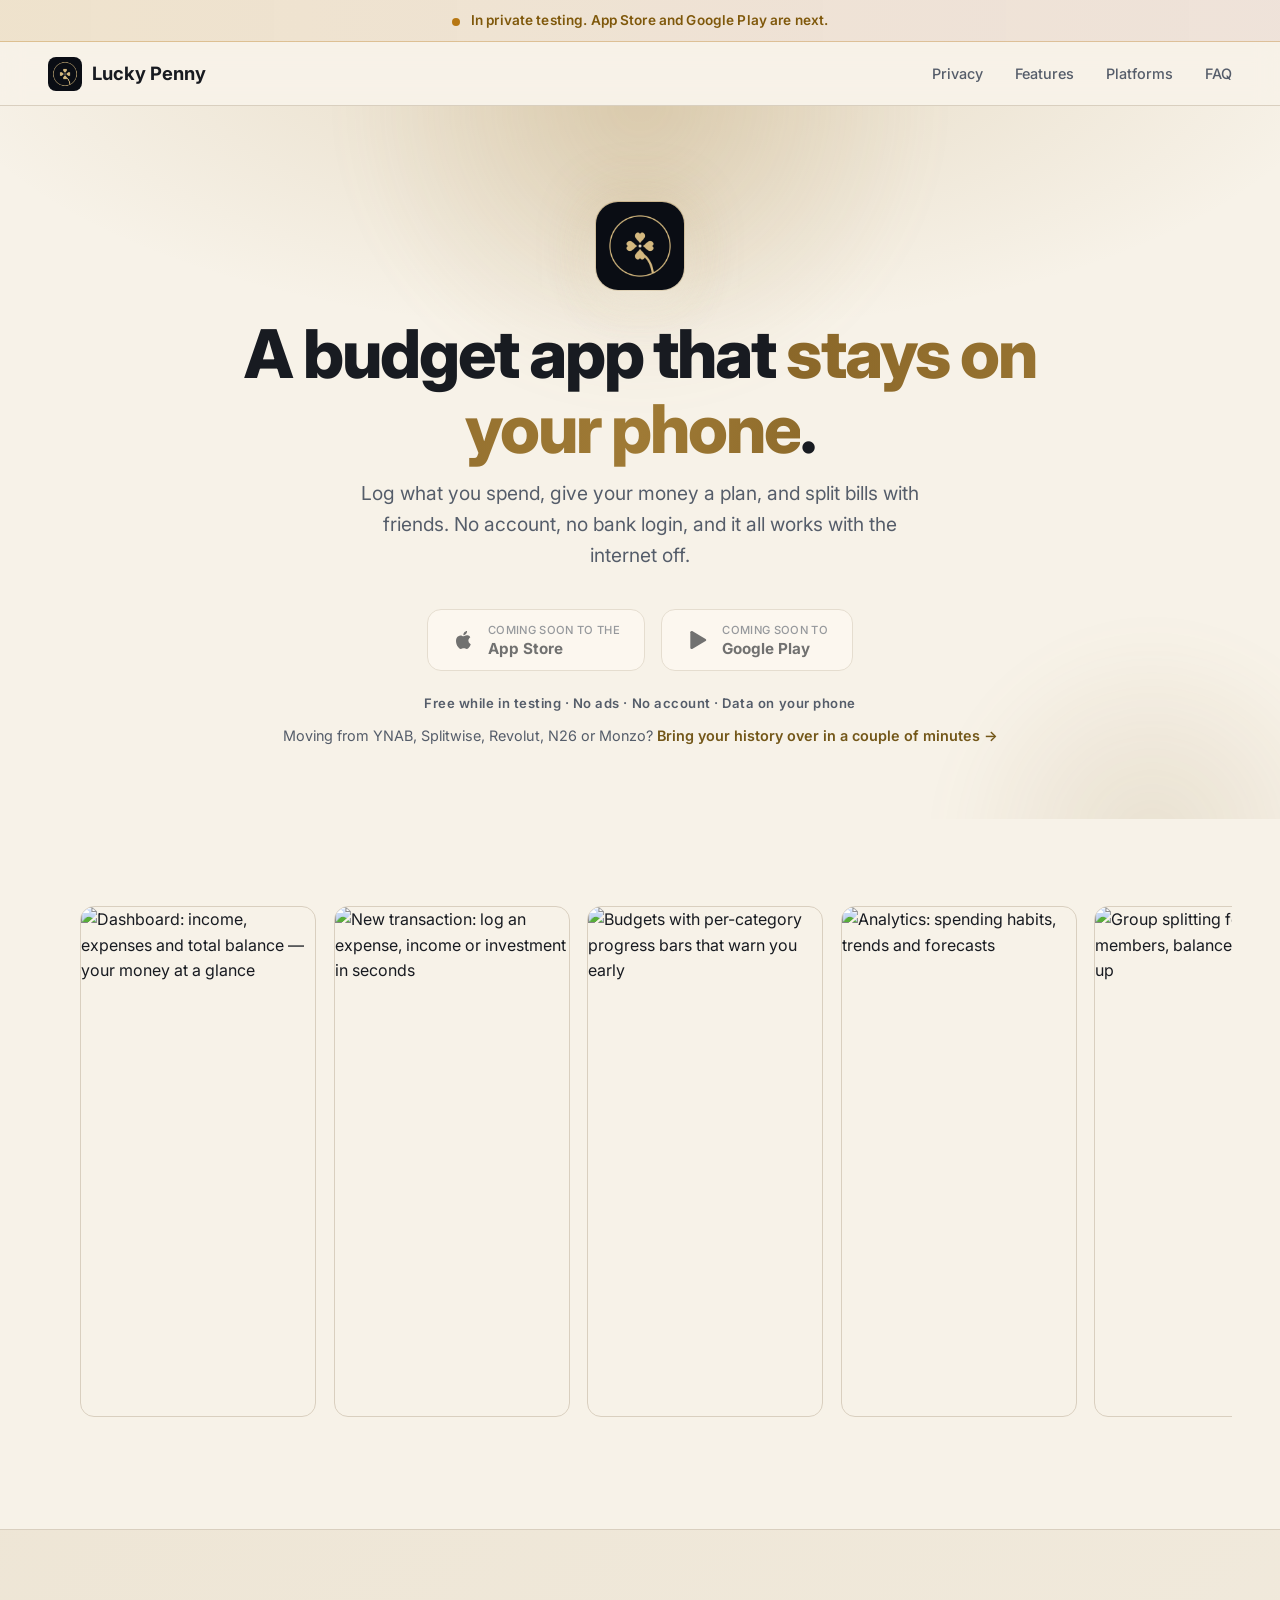
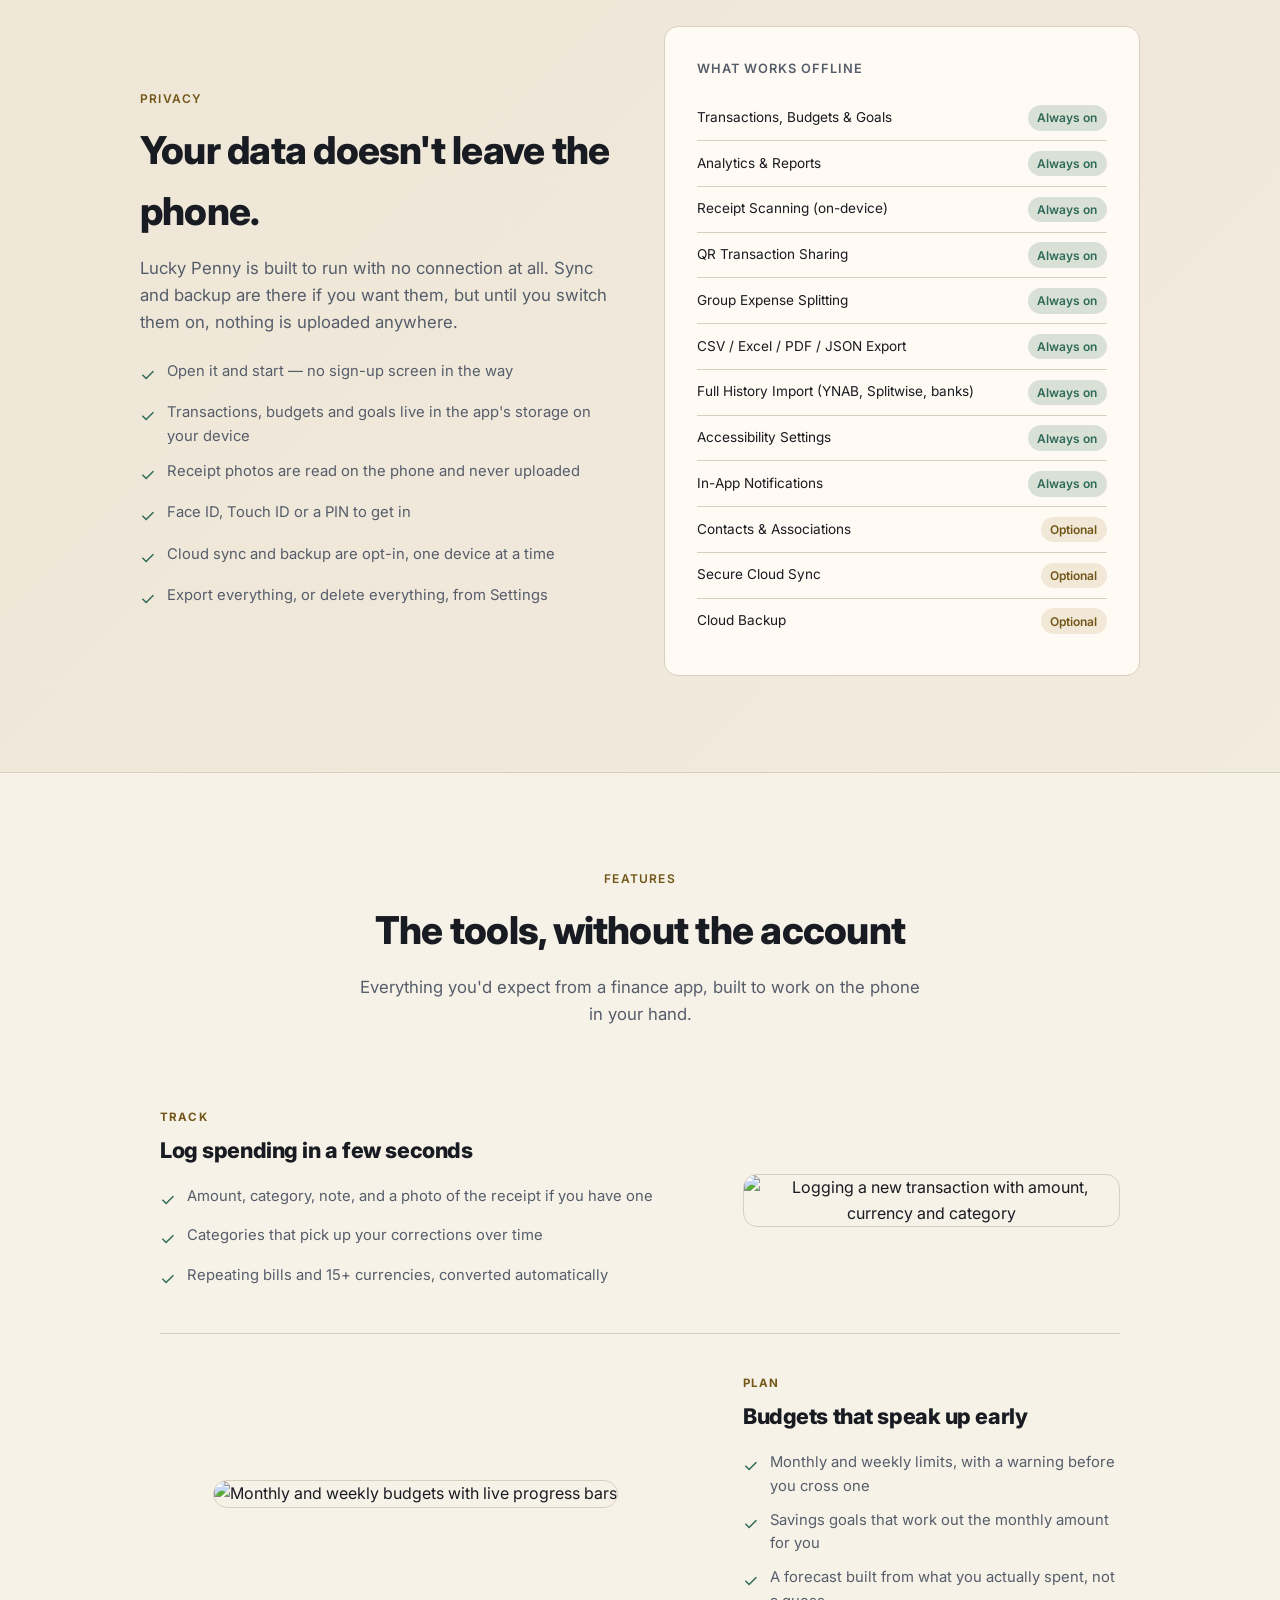
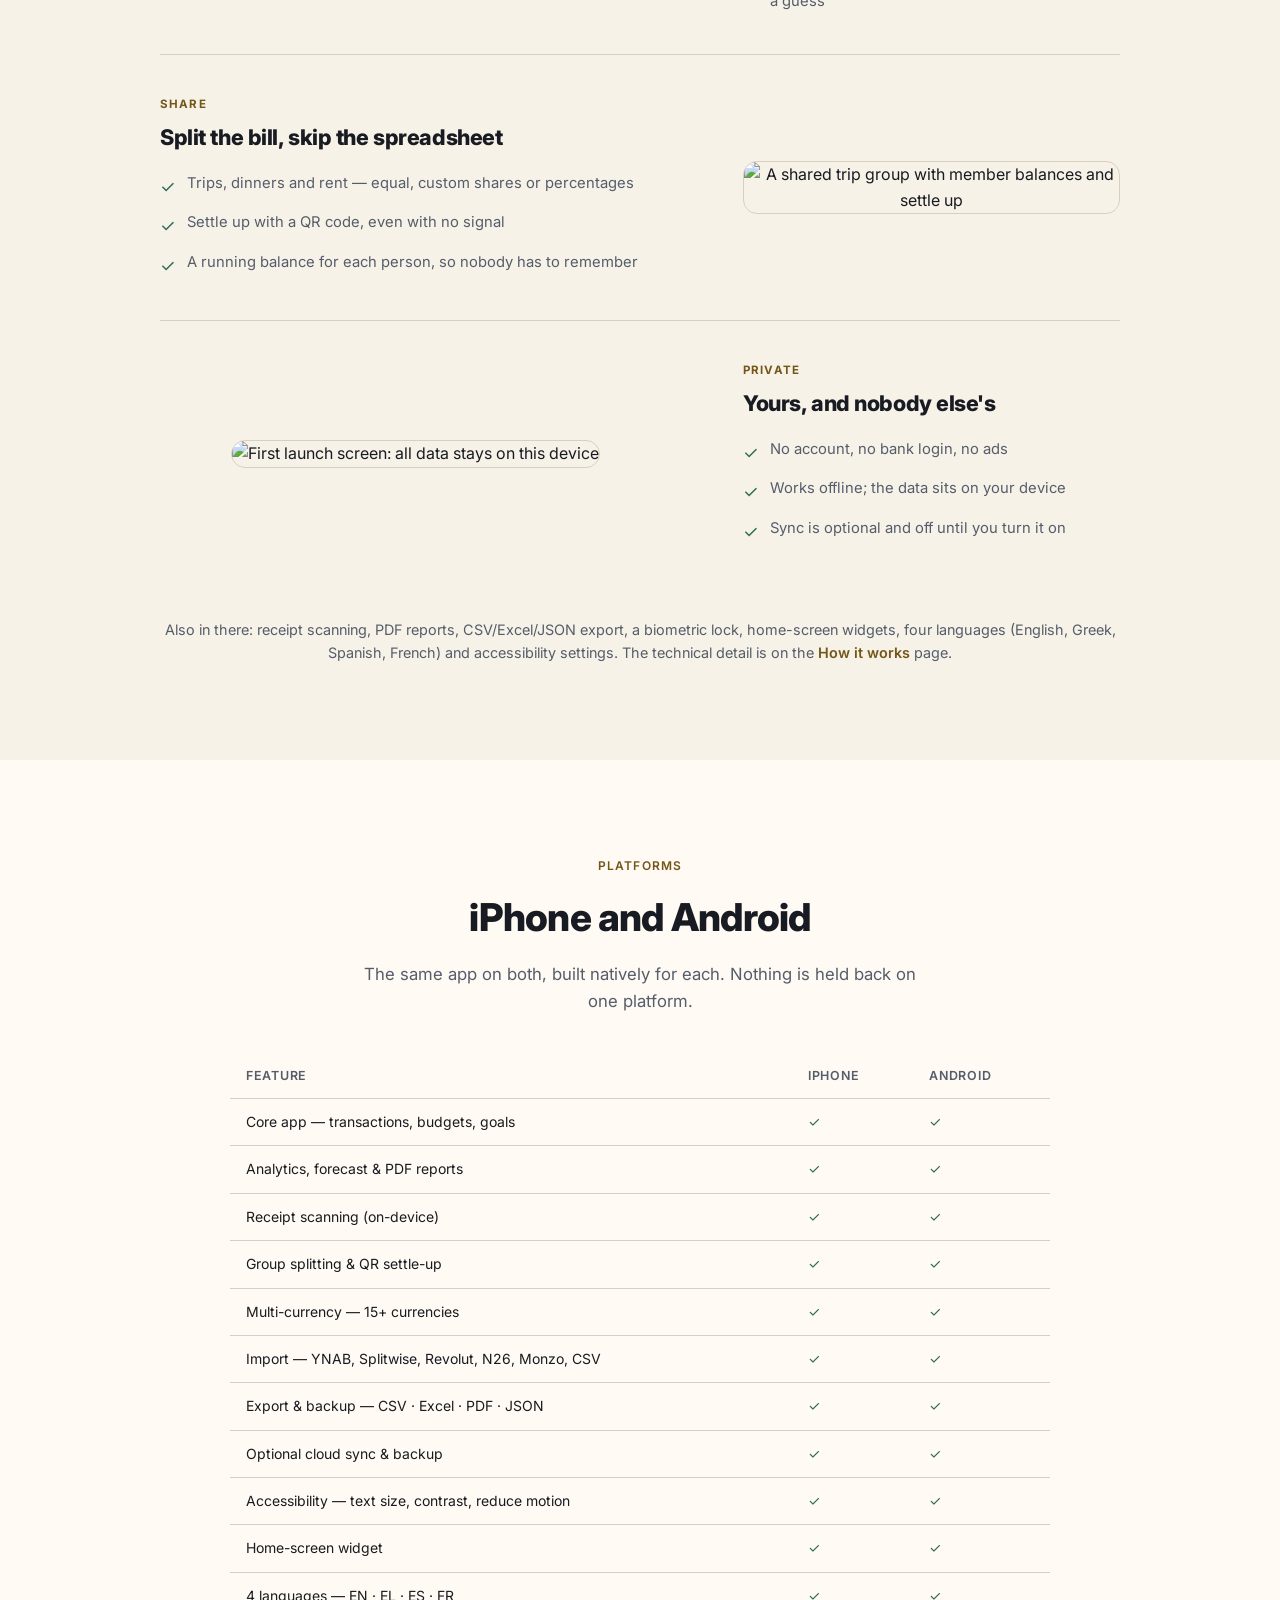
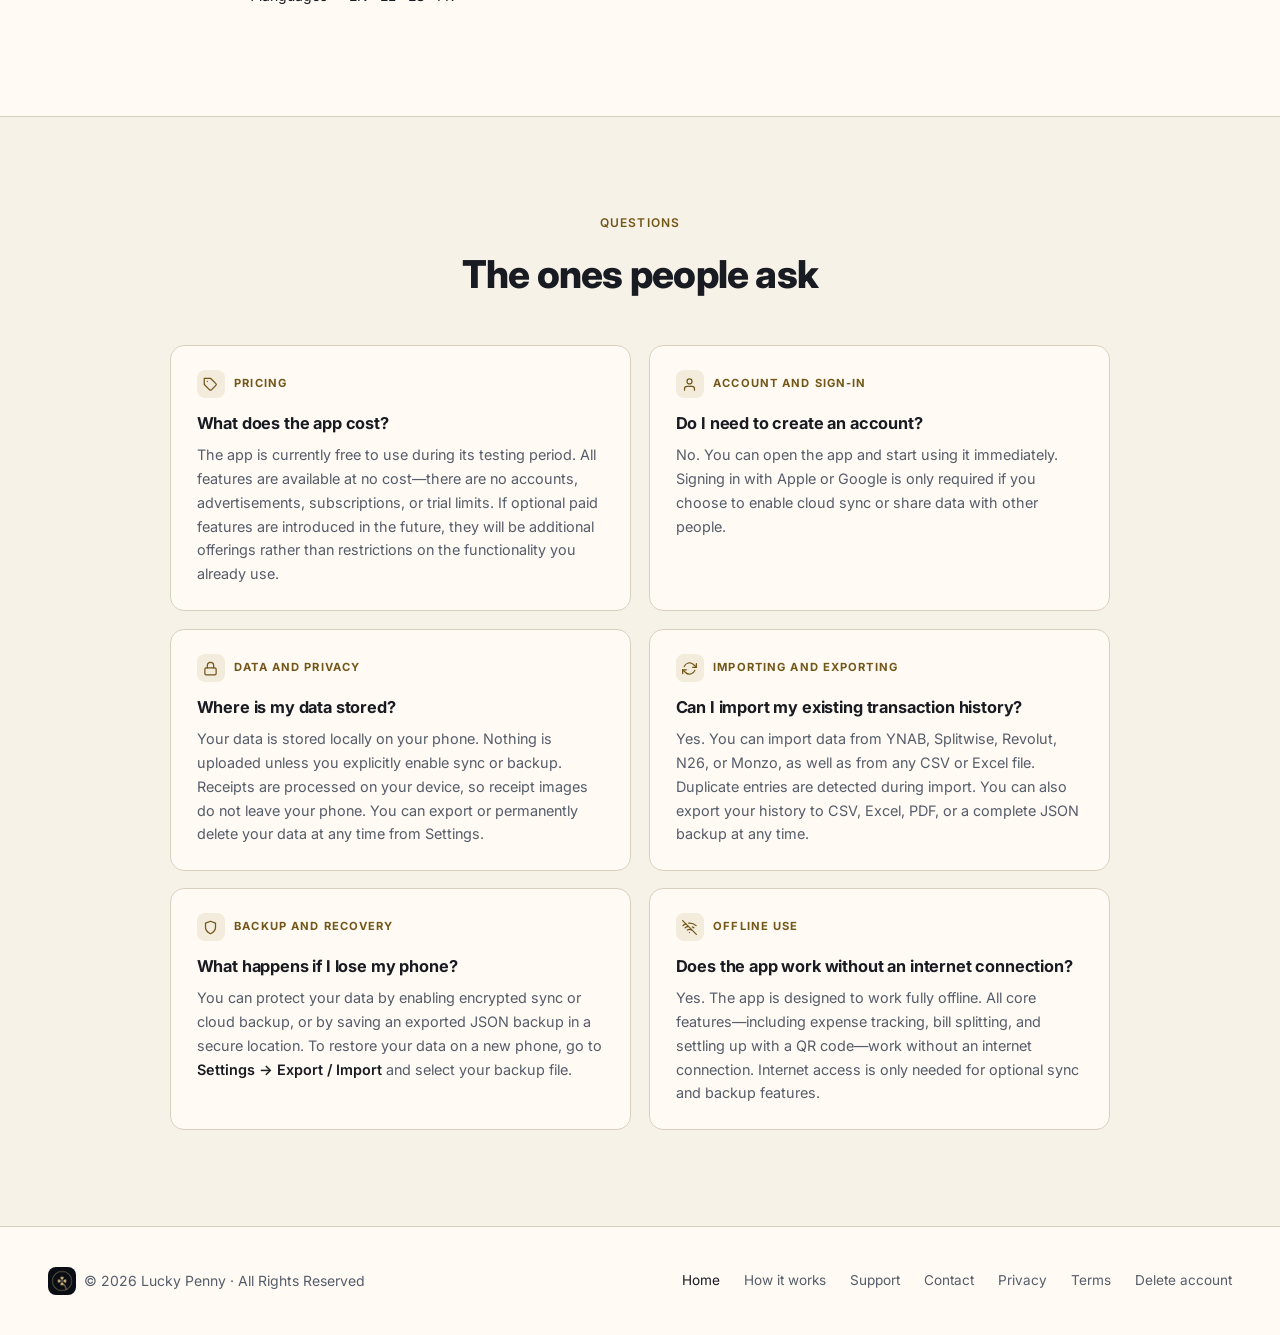
==== commit abdd2a56: "changes made from skill, redesign" ====
--- a/index.html
+++ b/index.html
@@ -81,7 +81,20 @@
     }
     .nav-links a:hover { color: var(--text); }
     .nav-links a:hover::after { right: 0; }
-    @media (max-width: 640px) { .nav-links { display: none; } }
+    @media (max-width: 640px) {
+      nav { height: auto; flex-wrap: wrap; padding-top: .7rem; }
+      .nav-links {
+        order: 3; flex: 1 0 100%;
+        gap: 1.5rem; margin: .55rem calc(-1 * clamp(1rem, 5vw, 3rem)) 0;
+        padding: 0 clamp(1rem, 5vw, 3rem) .7rem;
+        overflow-x: auto; scrollbar-width: none;
+      }
+      .nav-links::-webkit-scrollbar { display: none; }
+      .nav-links a { white-space: nowrap; font-size: .85rem; }
+      .nav-links a::after { bottom: -3px; }
+    }
+    :target, section[id] { scroll-margin-top: 72px; }
+    @media (max-width: 640px) { :target, section[id] { scroll-margin-top: 104px; } }
 
     /* ── WIP BANNER ── */
     .wip-banner {
@@ -126,7 +139,7 @@
     }
     .hero::after {
       width: min(52vw, 460px); aspect-ratio: 1; right: -8%; bottom: -35%;
-      background: radial-gradient(circle, rgb(168 85 247 / .14), transparent 65%);
+      background: radial-gradient(circle, rgb(var(--accent-primary-hover-rgb) / .12), transparent 65%);
       animation: drift-b 20s ease-in-out infinite alternate;
     }
     @keyframes drift-a {
@@ -165,7 +178,7 @@
       animation: rise .9s var(--ease) .08s both;
     }
     .hero h1 span {
-      color: var(--violet);
+      color: var(--accent-text);
       background: linear-gradient(100deg, var(--violet-d), var(--violet-l), var(--violet-d));
       background-size: 220% 100%;
       -webkit-background-clip: text; background-clip: text;
@@ -209,7 +222,7 @@
       transition: border-color .2s, background .2s, transform .2s var(--ease), box-shadow .2s;
     }
     .btn-store:not(.btn-store-soon):hover {
-      border-color: var(--violet);
+      border-color: var(--accent-text);
       background: var(--btn-hover-bg);
       transform: translateY(-3px);
       box-shadow: 0 14px 28px rgb(var(--bg-rgb) / .45);
@@ -228,9 +241,9 @@
       background: var(--bg2);
       transform: none;
     }
-    .btn-store-icon { font-size: 1.6rem; flex-shrink: 0; }
+    .btn-store-icon { width: 1.5rem; height: 1.5rem; flex-shrink: 0; }
     .btn-store-text { display: flex; flex-direction: column; align-items: flex-start; }
-    .btn-store-sub { font-size: .68rem; color: var(--muted); font-weight: 500; letter-spacing: .03em; text-transform: uppercase; }
+    .btn-store-sub { font-size: .7rem; color: var(--muted); font-weight: 500; letter-spacing: .03em; text-transform: uppercase; }
     .btn-store-name { font-size: .95rem; font-weight: 700; line-height: 1.2; }
     .hero-trust {
       margin-top: 1.4rem;
@@ -238,14 +251,14 @@
       color: var(--muted);
     }
     .hero-switch { margin-top: .6rem; font-size: .9rem; color: var(--muted); }
-    .hero-switch a { color: var(--violet); text-decoration: none; font-weight: 600; }
+    .hero-switch a { color: var(--accent-text); text-decoration: none; font-weight: 600; }
     .hero-switch a:hover { text-decoration: underline; }
 
     /* ── SECTION WRAPPER ── */
     section { padding: clamp(3.5rem, 8vw, 6rem) clamp(1rem, 6vw, 3rem); }
     .section-label {
       font-size: .75rem; font-weight: 600; letter-spacing: .1em; text-transform: uppercase;
-      color: var(--violet); margin-bottom: .75rem;
+      color: var(--accent-text); margin-bottom: .75rem;
     }
     .section-title { font-size: clamp(1.7rem, 3.5vw, 2.4rem); font-weight: 800; letter-spacing: -.02em; margin-bottom: .75rem; }
     .section-sub { color: var(--muted); font-size: 1.05rem; max-width: 560px; }
@@ -312,7 +325,7 @@
       .outcome .outcome-shot { order: -1 !important; }
     }
     .outcome h3 { font-size: 1.35rem; font-weight: 800; letter-spacing: -.02em; margin-bottom: .35rem; }
-    .outcome .kicker { font-size: .72rem; font-weight: 700; letter-spacing: .1em; text-transform: uppercase; color: var(--violet); margin-bottom: .4rem; display: block; }
+    .outcome .kicker { font-size: .72rem; font-weight: 700; letter-spacing: .1em; text-transform: uppercase; color: var(--accent-text); margin-bottom: .4rem; display: block; }
     .outcome-shot { text-align: center; }
     .outcome-shot img {
       width: clamp(180px, 50vw, 225px); height: auto;
@@ -329,12 +342,12 @@
       display: flex; align-items: flex-start; gap: .75rem;
       font-size: .925rem; color: var(--muted);
     }
-    .check { color: var(--green); font-size: 1.1rem; flex-shrink: 0; margin-top: 1px; }
+    .check { color: var(--success-text); font-size: 1.1rem; flex-shrink: 0; margin-top: 1px; }
     .features-more {
       max-width: 960px; margin: 2rem auto 0;
       text-align: center; color: var(--muted); font-size: .9rem;
     }
-    .features-more a { color: var(--violet); text-decoration: none; font-weight: 600; }
+    .features-more a { color: var(--accent-text); text-decoration: none; font-weight: 600; }
     .features-more a:hover { text-decoration: underline; }
 
     /* ── OFFLINE HIGHLIGHT ── */
@@ -366,14 +379,16 @@
     .offline-card h4 { font-size: .8rem; font-weight: 600; letter-spacing: .08em; text-transform: uppercase; color: var(--muted); margin-bottom: 1rem; }
     .table-row {
       display: flex; align-items: center; justify-content: space-between;
+      gap: 1rem;
       padding: .6rem 0; border-bottom: 1px solid var(--border);
       font-size: .85rem;
     }
     .table-row:last-child { border-bottom: none; }
     .badge {
       padding: .2rem .6rem; border-radius: 100px; font-size: .75rem; font-weight: 600;
-    }
-    .badge-yes  { background: rgb(var(--accent-success-rgb) / .18); color: var(--green); }
+      white-space: nowrap; flex-shrink: 0;
+    }
+    .badge-yes  { background: rgb(var(--accent-success-rgb) / .18); color: var(--success-text); }
     .badge-opt  { background: var(--chip-bg); color: var(--chip-text); }
 
     /* ── PLATFORM TABLE ── */
@@ -389,7 +404,7 @@
     .plat-table tbody tr { transition: transform .2s var(--ease); }
     .plat-table tbody tr:hover { transform: translateX(3px); }
     .plat-table tbody tr:hover td { background: var(--table-hover); }
-    .dot-yes  { color: var(--green); }
+    .dot-yes  { color: var(--success-text); }
 
     /* ── FAQ ── */
     .faq-section { background: var(--bg); border-top: 1px solid var(--border); }
@@ -425,12 +440,12 @@
       width: 28px; height: 28px; flex-shrink: 0;
       border-radius: 8px;
       background: rgb(var(--accent-primary-rgb) / .12);
-      color: var(--violet);
+      color: var(--accent-text);
     }
     .faq-icon svg { width: 15px; height: 15px; }
     .faq-cat {
-      font-size: .68rem; font-weight: 700; letter-spacing: .1em; text-transform: uppercase;
-      color: var(--violet);
+      font-size: .7rem; font-weight: 700; letter-spacing: .1em; text-transform: uppercase;
+      color: var(--accent-text);
     }
     .faq-card h3 { font-size: 1.02rem; font-weight: 700; letter-spacing: -.01em; line-height: 1.35; margin-bottom: .55rem; }
     .faq-card p { color: var(--muted); font-size: .9rem; line-height: 1.65; }
@@ -446,9 +461,9 @@
     }
     .footer-logo { display: flex; align-items: center; gap: 8px; text-decoration: none; }
     .footer-logo span { color: var(--muted); font-size: .875rem; }
-    .footer-links { display: flex; gap: 1.5rem; flex-wrap: wrap; }
+    .footer-links { display: flex; flex-wrap: wrap; gap: .6rem 1.5rem; }
     .footer-links a { color: var(--muted); font-size: .85rem; text-decoration: none; transition: color .2s; }
-    .footer-links a:hover { color: var(--text); }
+    .footer-links a:hover, .footer-links a[aria-current="page"] { color: var(--text); }
 
     @media (prefers-reduced-motion: reduce) {
       html { scroll-behavior: auto; }
@@ -480,8 +495,8 @@
     <span>Lucky Penny</span>
   </a>
   <ul class="nav-links">
+    <li><a href="#offline">Privacy</a></li>
     <li><a href="#features">Features</a></li>
-    <li><a href="#offline">Privacy</a></li>
     <li><a href="#platforms">Platforms</a></li>
     <li><a href="#faq">FAQ</a></li>
   </ul>
@@ -507,14 +522,14 @@
       data-umami-event names the click in the website analytics (privacy.html, "This website").
     -->
     <div class="btn-store btn-store-soon" aria-disabled="true" data-umami-event="appstore-coming-soon">
-      <span class="btn-store-icon">🍎</span>
+      <svg class="btn-store-icon" viewBox="0 0 24 24" aria-hidden="true" fill="currentColor"><path d="M16.37 12.6c-.02-2.3 1.88-3.4 1.96-3.46-1.07-1.56-2.73-1.77-3.32-1.8-1.41-.14-2.76.83-3.47.83-.72 0-1.82-.81-2.99-.79-1.54.02-2.96.9-3.75 2.27-1.6 2.78-.41 6.89 1.15 9.14.76 1.1 1.67 2.34 2.86 2.3 1.15-.05 1.58-.74 2.97-.74 1.38 0 1.77.74 2.98.72 1.23-.02 2.01-1.12 2.76-2.23.87-1.28 1.23-2.52 1.25-2.58-.03-.01-2.39-.92-2.4-3.66zM14.1 5.86c.63-.77 1.06-1.83.94-2.89-.91.04-2.02.61-2.67 1.37-.58.67-1.1 1.76-.96 2.8 1.02.08 2.06-.52 2.69-1.28z"/></svg>
       <span class="btn-store-text">
         <span class="btn-store-sub">Coming soon to the</span>
         <span class="btn-store-name">App Store</span>
       </span>
     </div>
     <div class="btn-store btn-store-soon" aria-disabled="true" data-umami-event="playstore-coming-soon">
-      <span class="btn-store-icon">▶</span>
+      <svg class="btn-store-icon" viewBox="0 0 24 24" aria-hidden="true" fill="currentColor"><path d="M6.2 3.1A1.3 1.3 0 0 0 4.3 4.2v15.6a1.3 1.3 0 0 0 1.9 1.1l13.4-7.8a1.3 1.3 0 0 0 0-2.2L6.2 3.1z"/></svg>
       <span class="btn-store-text">
         <span class="btn-store-sub">Coming soon to</span>
         <span class="btn-store-name">Google Play</span>
@@ -760,12 +775,13 @@
     <span>© 2026 Lucky Penny · All Rights Reserved</span>
   </div>
   <div class="footer-links">
+    <a href="index.html" aria-current="page">Home</a>
+    <a href="how-it-works.html">How it works</a>
     <a href="support.html">Support</a>
+    <a href="contact.html">Contact</a>
     <a href="privacy.html">Privacy</a>
     <a href="terms.html">Terms</a>
     <a href="delete-account.html">Delete account</a>
-    <a href="how-it-works.html">How it works</a>
-    <a href="contact.html">Contact</a>
   </div>
 </footer>
 
--- a/assets/css/theme.css
+++ b/assets/css/theme.css
@@ -0,0 +1,164 @@
+:root {
+  color-scheme: dark light;
+
+  --bg: #0f1115;
+  --surface: #171a20;
+  --surface-2: #1e232b;
+  --surface-3: #262b35;
+  --text: #f3efe7;
+  --text-muted: #a6acb8;
+  --border: #2a313b;
+
+  --accent-primary: #c8a96b;
+  --accent-primary-hover: #d6b980;
+  --accent-success: #2e6a57;
+  --accent-success-soft: #1e3d35;
+  --success-text: #5fb393;
+  --accent-text: #c8a96b;
+  --accent-danger: #a35c5c;
+  --accent-neutral: #7c8798;
+
+  --accent-primary-rgb: 200 169 107;
+  --accent-primary-hover-rgb: 214 185 128;
+  --accent-success-rgb: 46 106 87;
+  --accent-success-soft-rgb: 30 61 53;
+  --accent-danger-rgb: 163 92 92;
+  --accent-neutral-rgb: 124 135 152;
+  --bg-rgb: 15 17 21;
+  --surface-rgb: 23 26 32;
+  --surface-2-rgb: 30 35 43;
+  --surface-3-rgb: 38 43 53;
+  --text-rgb: 243 239 231;
+  --text-muted-rgb: 166 172 184;
+  --border-rgb: 42 49 59;
+  --warning-rgb: 245 158 11;
+
+  --violet: var(--accent-primary);
+  --violet-d: var(--accent-primary-hover);
+  --violet-l: #ead7a1;
+  --green: var(--accent-success);
+  --red: var(--accent-danger);
+  --muted: var(--text-muted);
+  --bg2: var(--surface);
+  --bg3: var(--surface-2);
+
+  --radius: 14px;
+
+  --nav-bg: rgb(var(--bg-rgb) / .85);
+  --hero-glow: radial-gradient(ellipse 80% 60% at 50% -10%, rgb(var(--accent-primary-rgb) / .30) 0%, transparent 70%);
+  --banner-bg: linear-gradient(90deg, rgb(var(--warning-rgb) / .15), rgb(var(--accent-danger-rgb) / .12));
+  --banner-border: rgb(var(--warning-rgb) / .35);
+  --banner-text: #f6c85e;
+  --banner-dot: rgb(var(--warning-rgb));
+  --banner-shadow: rgb(var(--warning-rgb) / .7);
+  --btn-hover-bg: rgb(var(--accent-primary-rgb) / .10);
+  --btn-ghost-hover-bg: rgb(var(--accent-primary-rgb) / .08);
+  --card-hover-border: var(--accent-primary);
+  --feature-icon-bg: linear-gradient(135deg, rgb(var(--accent-primary-rgb) / .25), rgb(var(--accent-success-rgb) / .15));
+  --premium-bg: linear-gradient(145deg, rgb(var(--accent-primary-rgb) / .18) 0%, rgb(var(--accent-primary-hover-rgb) / .10) 100%);
+  --premium-border: rgb(var(--accent-primary-rgb) / .45);
+  --premium-glow: radial-gradient(ellipse 80% 60% at 100% 0%, rgb(var(--accent-primary-hover-rgb) / .18) 0%, transparent 60%);
+  --badge-free-bg: rgb(var(--text-muted-rgb) / .15);
+  --badge-premium-bg: rgb(var(--accent-primary-rgb) / .25);
+  --badge-premium-text: #ead7a1;
+  --divider-bg: var(--surface);
+  --offline-bg: linear-gradient(135deg, rgb(var(--accent-primary-rgb) / .12) 0%, rgb(var(--accent-primary-hover-rgb) / .06) 100%);
+  --surface-veil: rgb(var(--bg-rgb) / .92);
+  --surface-elevated: var(--surface-2);
+  --table-hover: rgb(var(--accent-primary-rgb) / .05);
+  --chip-bg: rgb(var(--accent-primary-rgb) / .18);
+  --chip-text: #e3c88f;
+  --chip-warn-bg: rgb(var(--warning-rgb) / .15);
+  --chip-warn-border: rgb(var(--warning-rgb) / .30);
+  --chip-warn-text: #f6c85e;
+  --callout-info-bg: rgb(var(--accent-primary-rgb) / .10);
+  --callout-info-border: rgb(var(--accent-primary-rgb) / .30);
+  --callout-info-text: #e3c88f;
+  --callout-warn-bg: rgb(var(--accent-danger-rgb) / .10);
+  --callout-warn-border: rgb(var(--accent-danger-rgb) / .30);
+  --callout-warn-text: #fca5a5;
+  --callout-success-bg: rgb(var(--accent-success-rgb) / .10);
+  --callout-success-border: rgb(var(--accent-success-rgb) / .30);
+  --callout-success-text: #6ee7b7;
+}
+
+@media (prefers-color-scheme: light) {
+  :root {
+    --bg: #f7f2e8;
+    --surface: #fffaf3;
+    --surface-2: #f1eadf;
+    --surface-3: #e7ddcf;
+    --text: #181b21;
+    --text-muted: #555d6a;
+    --border: #d9cfbf;
+
+    --accent-primary: #9f7a35;
+    --accent-primary-hover: #8a6729;
+    --accent-success: #2e6a57;
+    --accent-success-soft: #e3efea;
+    --success-text: #2e6a57;
+    --accent-text: #735719;
+    --accent-danger: #a35c5c;
+    --accent-neutral: #6d7886;
+
+    --accent-primary-rgb: 159 122 53;
+    --accent-primary-hover-rgb: 138 103 41;
+    --accent-success-rgb: 46 106 87;
+    --accent-success-soft-rgb: 227 239 234;
+    --accent-danger-rgb: 163 92 92;
+    --accent-neutral-rgb: 109 120 134;
+    --bg-rgb: 247 242 232;
+    --surface-rgb: 255 250 243;
+    --surface-2-rgb: 241 234 223;
+    --surface-3-rgb: 231 221 207;
+    --text-rgb: 24 27 33;
+    --text-muted-rgb: 85 93 106;
+    --border-rgb: 217 207 191;
+    --warning-rgb: 183 119 19;
+
+    --violet-l: #e8d9b8;
+    --nav-bg: rgb(var(--bg-rgb) / .88);
+    --hero-glow: radial-gradient(ellipse 80% 60% at 50% -10%, rgb(var(--accent-primary-rgb) / .20) 0%, transparent 70%);
+    --banner-bg: linear-gradient(90deg, rgb(var(--warning-rgb) / .13), rgb(var(--accent-danger-rgb) / .10));
+    --banner-border: rgb(var(--warning-rgb) / .32);
+    --banner-text: #7f580b;
+    --banner-dot: rgb(var(--warning-rgb));
+    --banner-shadow: rgb(var(--warning-rgb) / .7);
+    --btn-hover-bg: rgb(var(--accent-primary-rgb) / .10);
+    --btn-ghost-hover-bg: rgb(var(--accent-primary-rgb) / .08);
+    --feature-icon-bg: linear-gradient(135deg, rgb(var(--accent-primary-rgb) / .18), rgb(var(--accent-success-rgb) / .10));
+    --premium-bg: linear-gradient(145deg, rgb(var(--accent-primary-rgb) / .15) 0%, rgb(var(--accent-primary-hover-rgb) / .07) 100%);
+    --premium-border: rgb(var(--accent-primary-rgb) / .35);
+    --premium-glow: radial-gradient(ellipse 80% 60% at 100% 0%, rgb(var(--accent-primary-hover-rgb) / .10) 0%, transparent 60%);
+    --badge-free-bg: rgb(var(--text-muted-rgb) / .12);
+    --badge-premium-bg: rgb(var(--accent-primary-rgb) / .18);
+    --badge-premium-text: #735719;
+    --divider-bg: var(--surface);
+    --offline-bg: linear-gradient(135deg, rgb(var(--accent-primary-rgb) / .10) 0%, rgb(var(--accent-primary-hover-rgb) / .05) 100%);
+    --surface-veil: rgb(var(--bg-rgb) / .92);
+    --table-hover: rgb(var(--accent-primary-rgb) / .05);
+    --chip-bg: rgb(var(--accent-primary-rgb) / .14);
+    --chip-text: #735719;
+    --chip-warn-bg: rgb(var(--warning-rgb) / .12);
+    --chip-warn-border: rgb(var(--warning-rgb) / .28);
+    --chip-warn-text: #aa770f;
+    --callout-info-bg: rgb(var(--accent-primary-rgb) / .10);
+    --callout-info-border: rgb(var(--accent-primary-rgb) / .25);
+    --callout-info-text: #735719;
+    --callout-warn-bg: rgb(var(--accent-danger-rgb) / .10);
+    --callout-warn-border: rgb(var(--accent-danger-rgb) / .24);
+    --callout-warn-text: #9b4f4f;
+    --callout-success-bg: rgb(var(--accent-success-rgb) / .10);
+    --callout-success-border: rgb(var(--accent-success-rgb) / .24);
+    --callout-success-text: #2d6d58;
+  }
+}
+
+/* Shared browser surfaces: focus ring, selection, native controls. */
+:focus-visible {
+  outline: 2px solid var(--accent-primary);
+  outline-offset: 3px;
+  border-radius: 4px;
+}
+::selection { background: rgb(var(--accent-primary-rgb) / .35); color: var(--text); }
+html { accent-color: var(--accent-primary); }
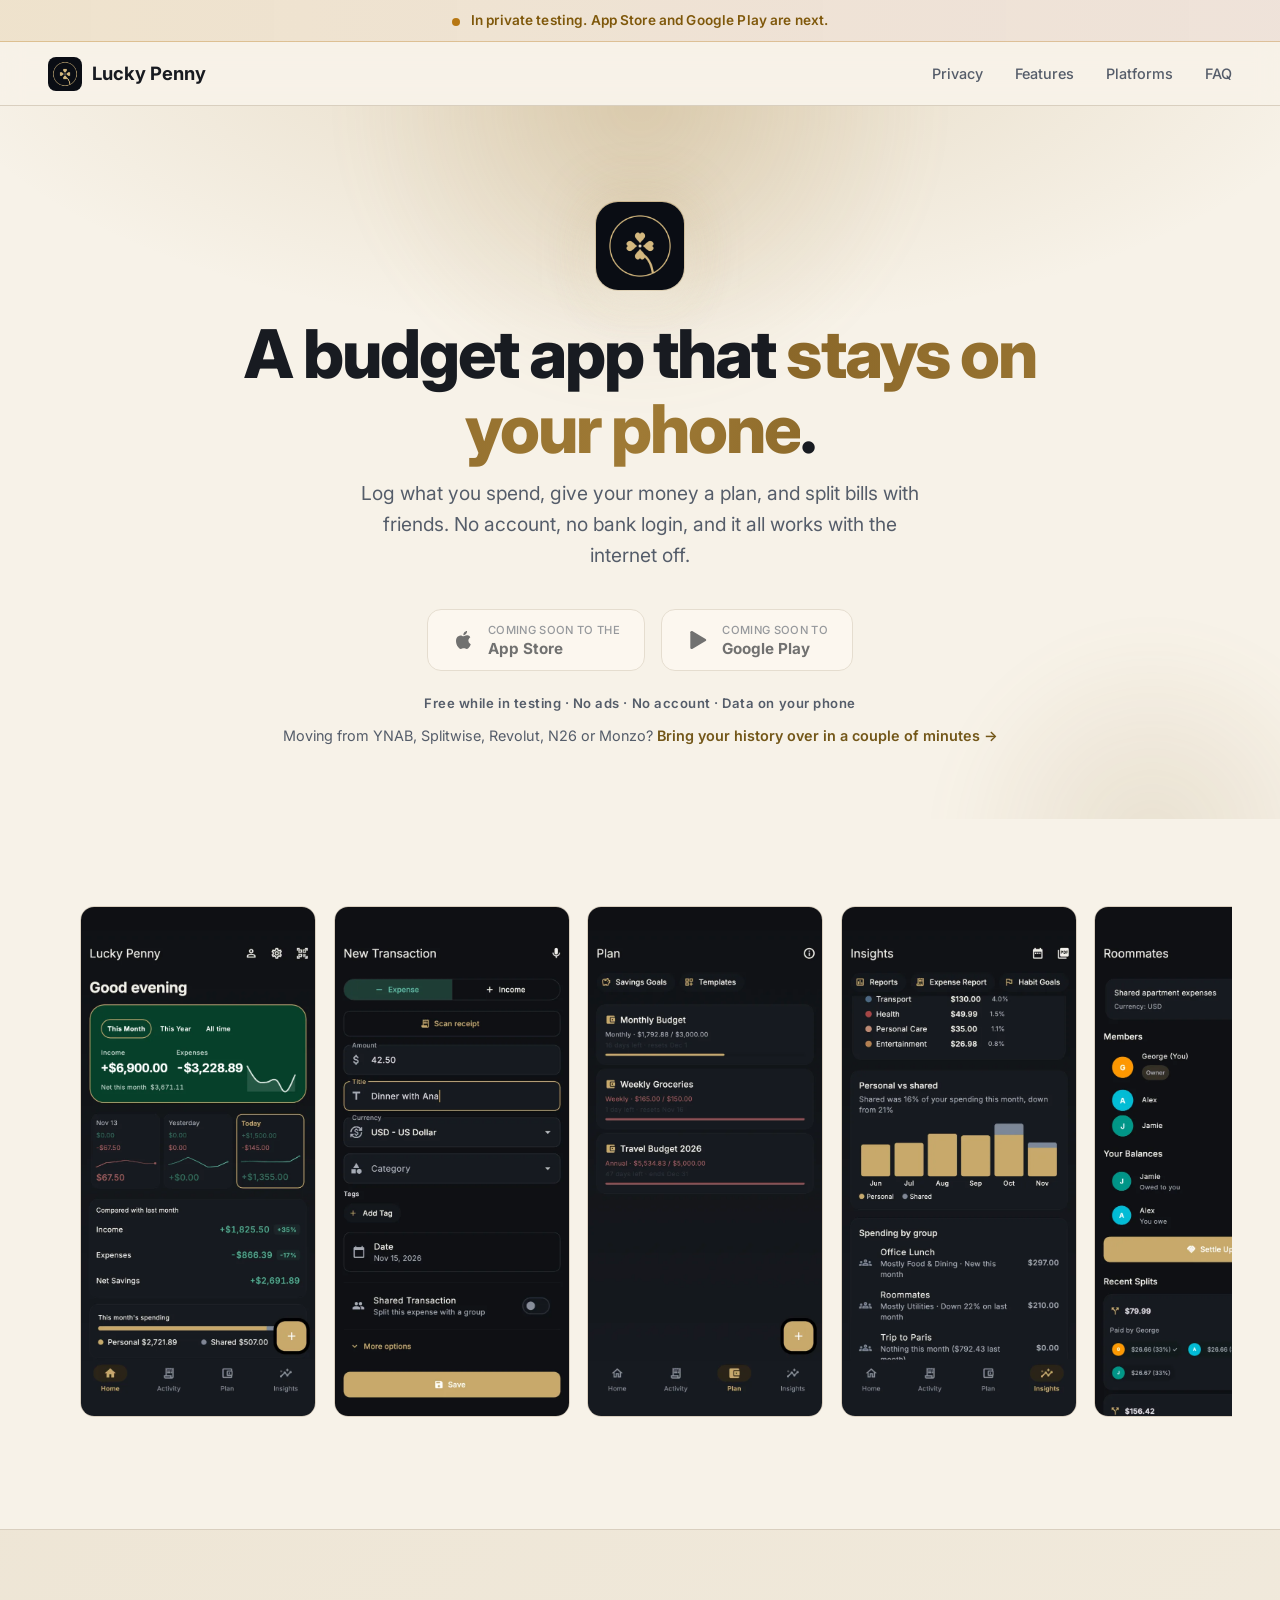
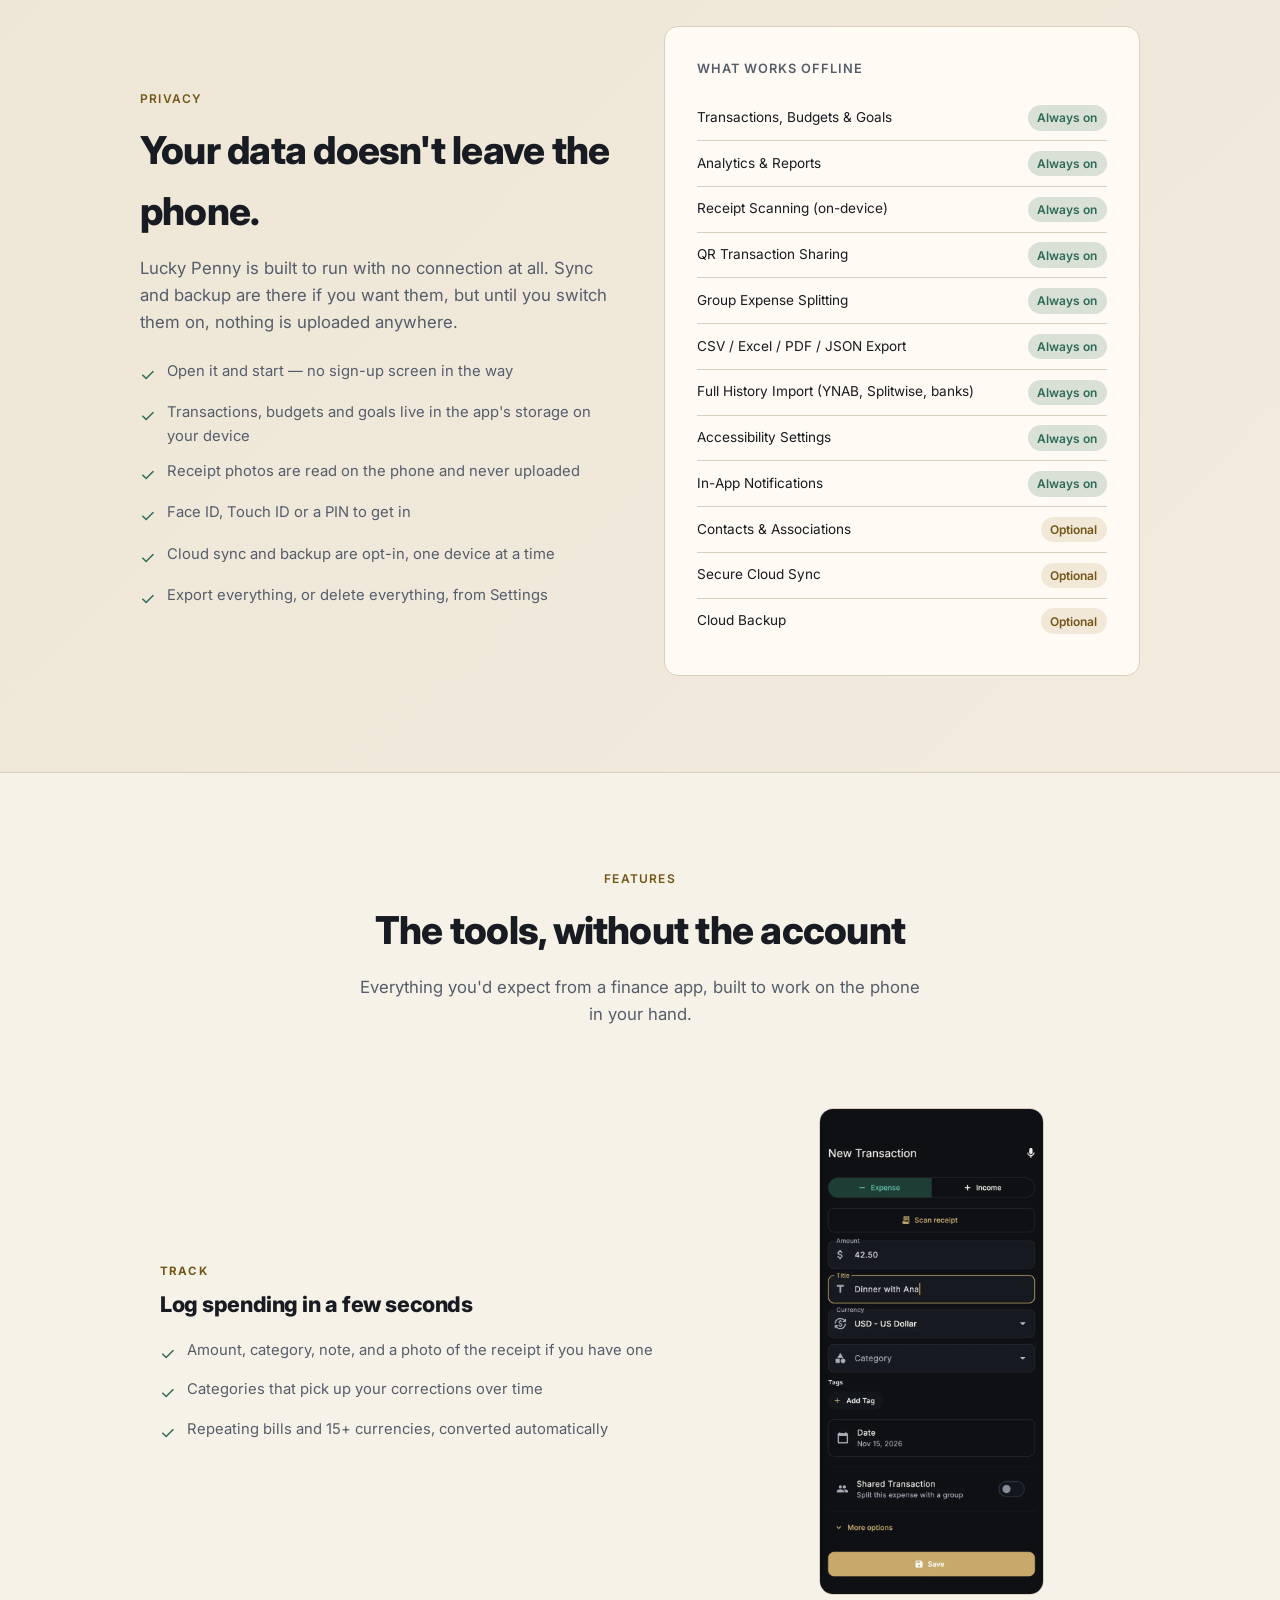
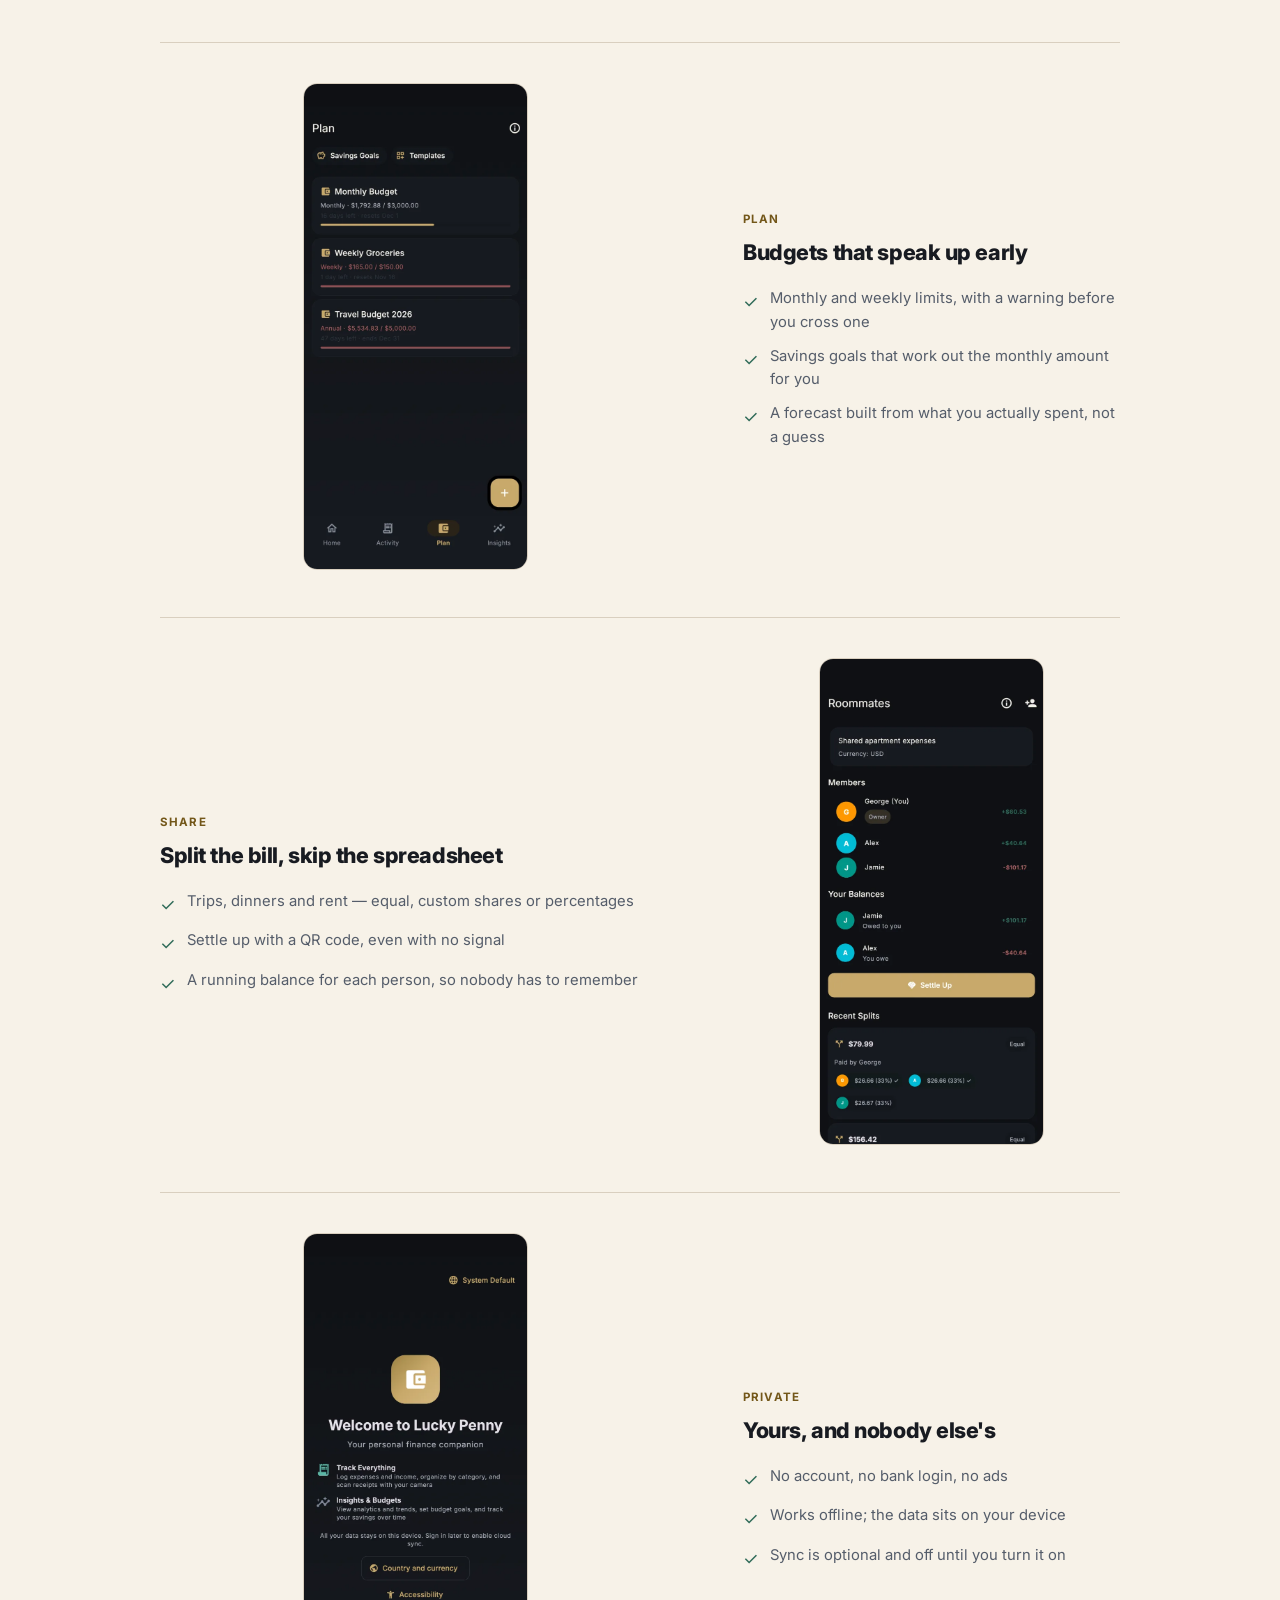
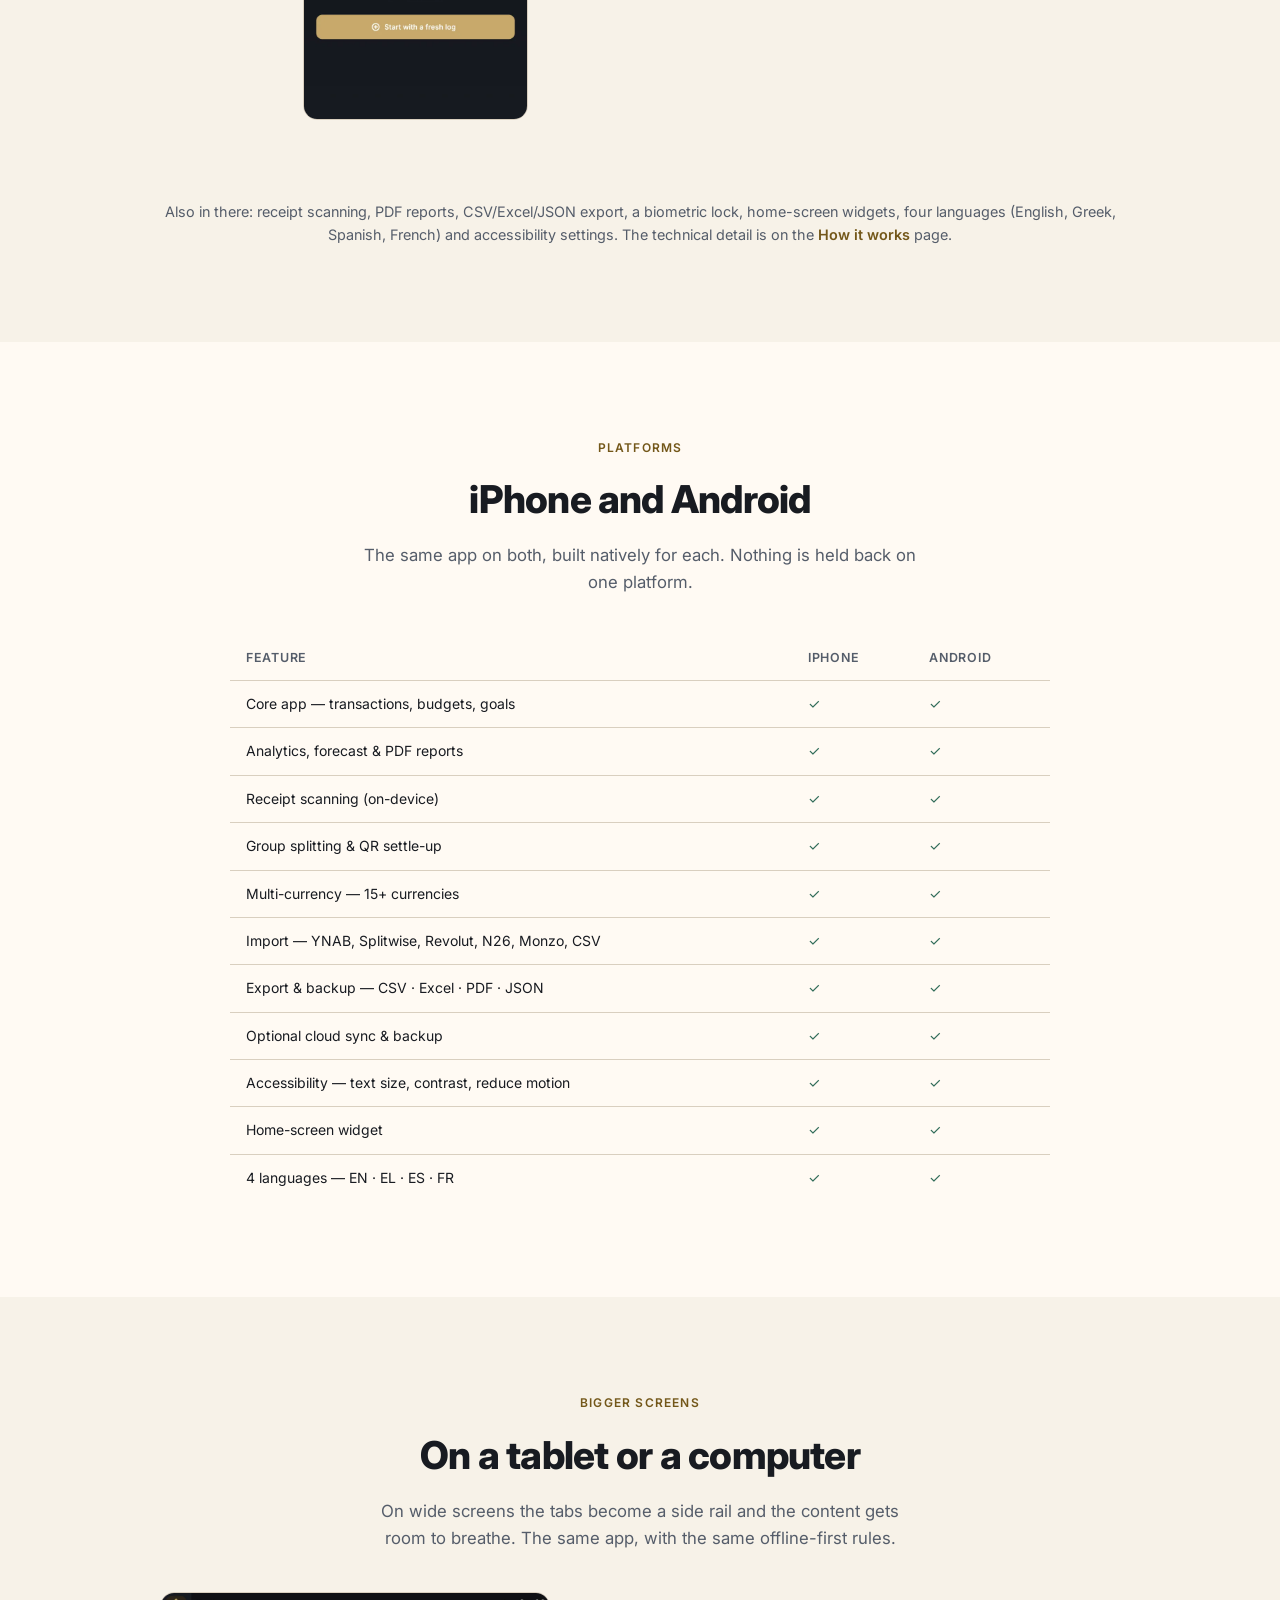
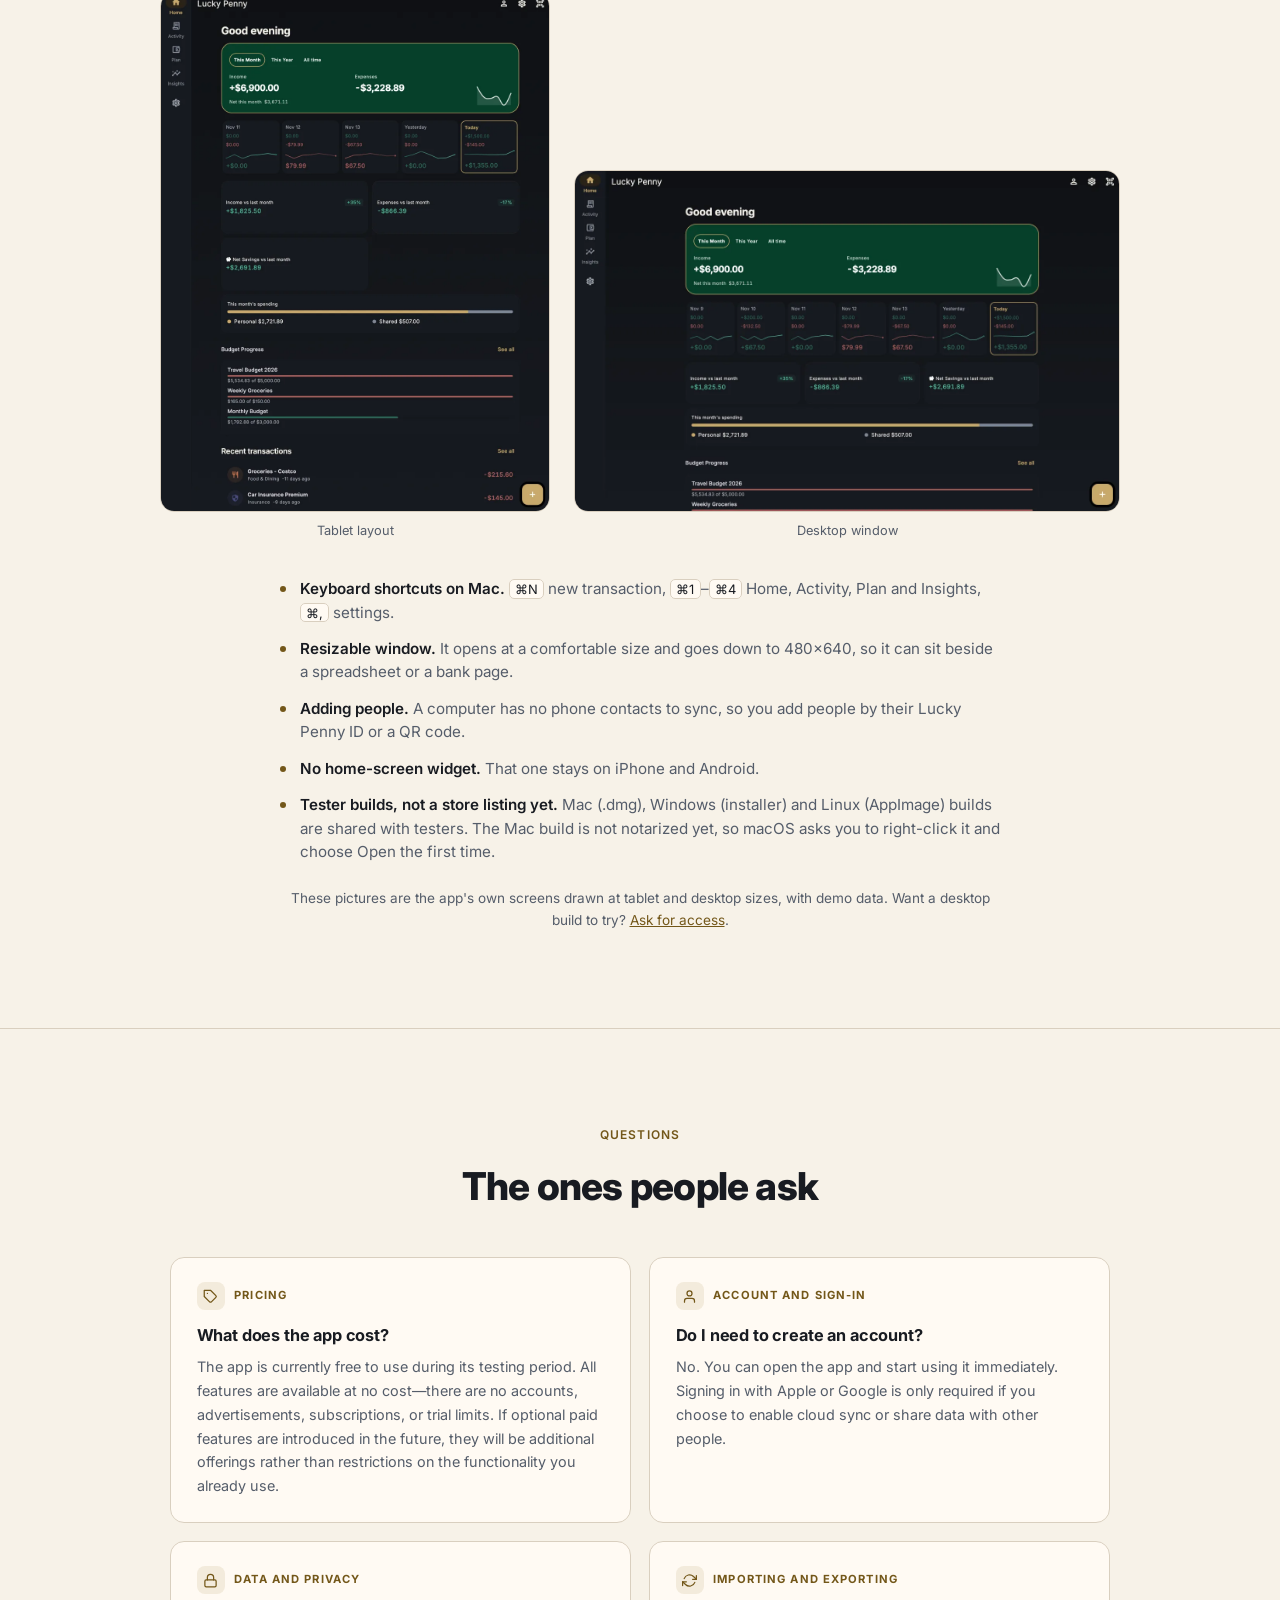
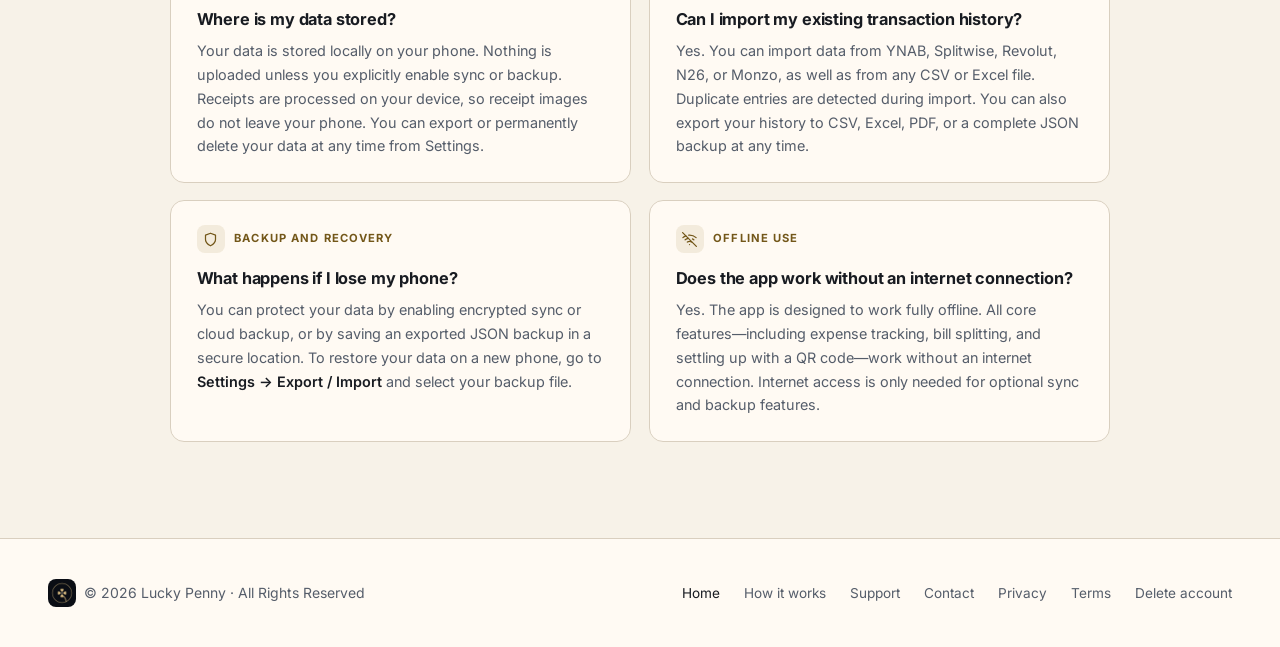
==== commit f3bee786: "site: new app screenshots (iPhone) and a tablet and computer section with the Mac shortcuts and test" ====
--- a/index.html
+++ b/index.html
@@ -390,6 +390,21 @@
     }
     .badge-yes  { background: rgb(var(--accent-success-rgb) / .18); color: var(--success-text); }
     .badge-opt  { background: var(--chip-bg); color: var(--chip-text); }
+
+    /* ── TABLET AND COMPUTER ── */
+    .desk-section { background: var(--bg); }
+    .desk-shots { display: grid; grid-template-columns: minmax(0, 1fr); gap: 1.5rem; max-width: 960px; margin: 2.5rem auto 0; align-items: end; }
+    @media (min-width: 760px) { .desk-shots { grid-template-columns: minmax(0, 5fr) minmax(0, 7fr); } }
+    .desk-shots figure { margin: 0; }
+    .desk-shots img { width: 100%; height: auto; border-radius: 14px; border: 1px solid var(--border); display: block; }
+    .desk-shots figcaption { color: var(--muted); font-size: .8rem; margin-top: .6rem; text-align: center; }
+    .desk-list { max-width: 720px; margin: 2.25rem auto 0; padding: 0; list-style: none; display: grid; gap: .8rem; }
+    .desk-list li { color: var(--muted); font-size: .95rem; line-height: 1.55; padding-left: 1.25rem; position: relative; }
+    .desk-list li::before { content: ""; position: absolute; left: 0; top: .6em; width: 6px; height: 6px; border-radius: 50%; background: var(--accent-text); }
+    .desk-list strong { color: var(--text); font-weight: 600; }
+    .desk-list kbd { font: inherit; font-size: .85em; color: var(--text); background: var(--bg2); border: 1px solid var(--border); border-radius: 5px; padding: .05em .4em; white-space: nowrap; }
+    .desk-note a { color: var(--accent-text); }
+    .desk-note { max-width: 720px; margin: 1.5rem auto 0; color: var(--muted); font-size: .85rem; text-align: center; }
 
     /* ── PLATFORM TABLE ── */
     .platform-section { background: var(--bg2); }
@@ -693,6 +708,31 @@
   </table>
 </section>
 
+<!-- TABLET AND COMPUTER -->
+<section id="desktop" class="desk-section">
+  <p class="section-label center reveal">Bigger screens</p>
+  <h2 class="section-title center reveal" style="--i:1">On a tablet or a computer</h2>
+  <p class="section-sub center reveal" style="--i:2">On wide screens the tabs become a side rail and the content gets room to breathe. The same app, with the same offline-first rules.</p>
+  <div class="desk-shots reveal" style="--i:3">
+    <figure>
+      <img src="assets/screenshots/tablet-home.webp" width="1000" height="1334" loading="lazy" decoding="async" alt="Home on a tablet-size screen: side navigation rail, income and expenses card, daily strip, budget progress and recent transactions" />
+      <figcaption>Tablet layout</figcaption>
+    </figure>
+    <figure>
+      <img src="assets/screenshots/desktop-home.webp" width="1280" height="800" loading="lazy" decoding="async" alt="Home in a desktop window: side navigation rail with the month's income, expenses and budgets" />
+      <figcaption>Desktop window</figcaption>
+    </figure>
+  </div>
+  <ul class="desk-list reveal" style="--i:4">
+    <li><strong>Keyboard shortcuts on Mac.</strong> <kbd>⌘N</kbd> new transaction, <kbd>⌘1</kbd>–<kbd>⌘4</kbd> Home, Activity, Plan and Insights, <kbd>⌘,</kbd> settings.</li>
+    <li><strong>Resizable window.</strong> It opens at a comfortable size and goes down to 480×640, so it can sit beside a spreadsheet or a bank page.</li>
+    <li><strong>Adding people.</strong> A computer has no phone contacts to sync, so you add people by their Lucky Penny ID or a QR code.</li>
+    <li><strong>No home-screen widget.</strong> That one stays on iPhone and Android.</li>
+    <li><strong>Tester builds, not a store listing yet.</strong> Mac (.dmg), Windows (installer) and Linux (AppImage) builds are shared with testers. The Mac build is not notarized yet, so macOS asks you to right-click it and choose Open the first time.</li>
+  </ul>
+  <p class="desk-note">These pictures are the app's own screens drawn at tablet and desktop sizes, with demo data. Want a desktop build to try? <a href="contact.html">Ask for access</a>.</p>
+</section>
+
 <!-- FAQ -->
 <section id="faq" class="faq-section">
   <p class="section-label center reveal">Questions</p>
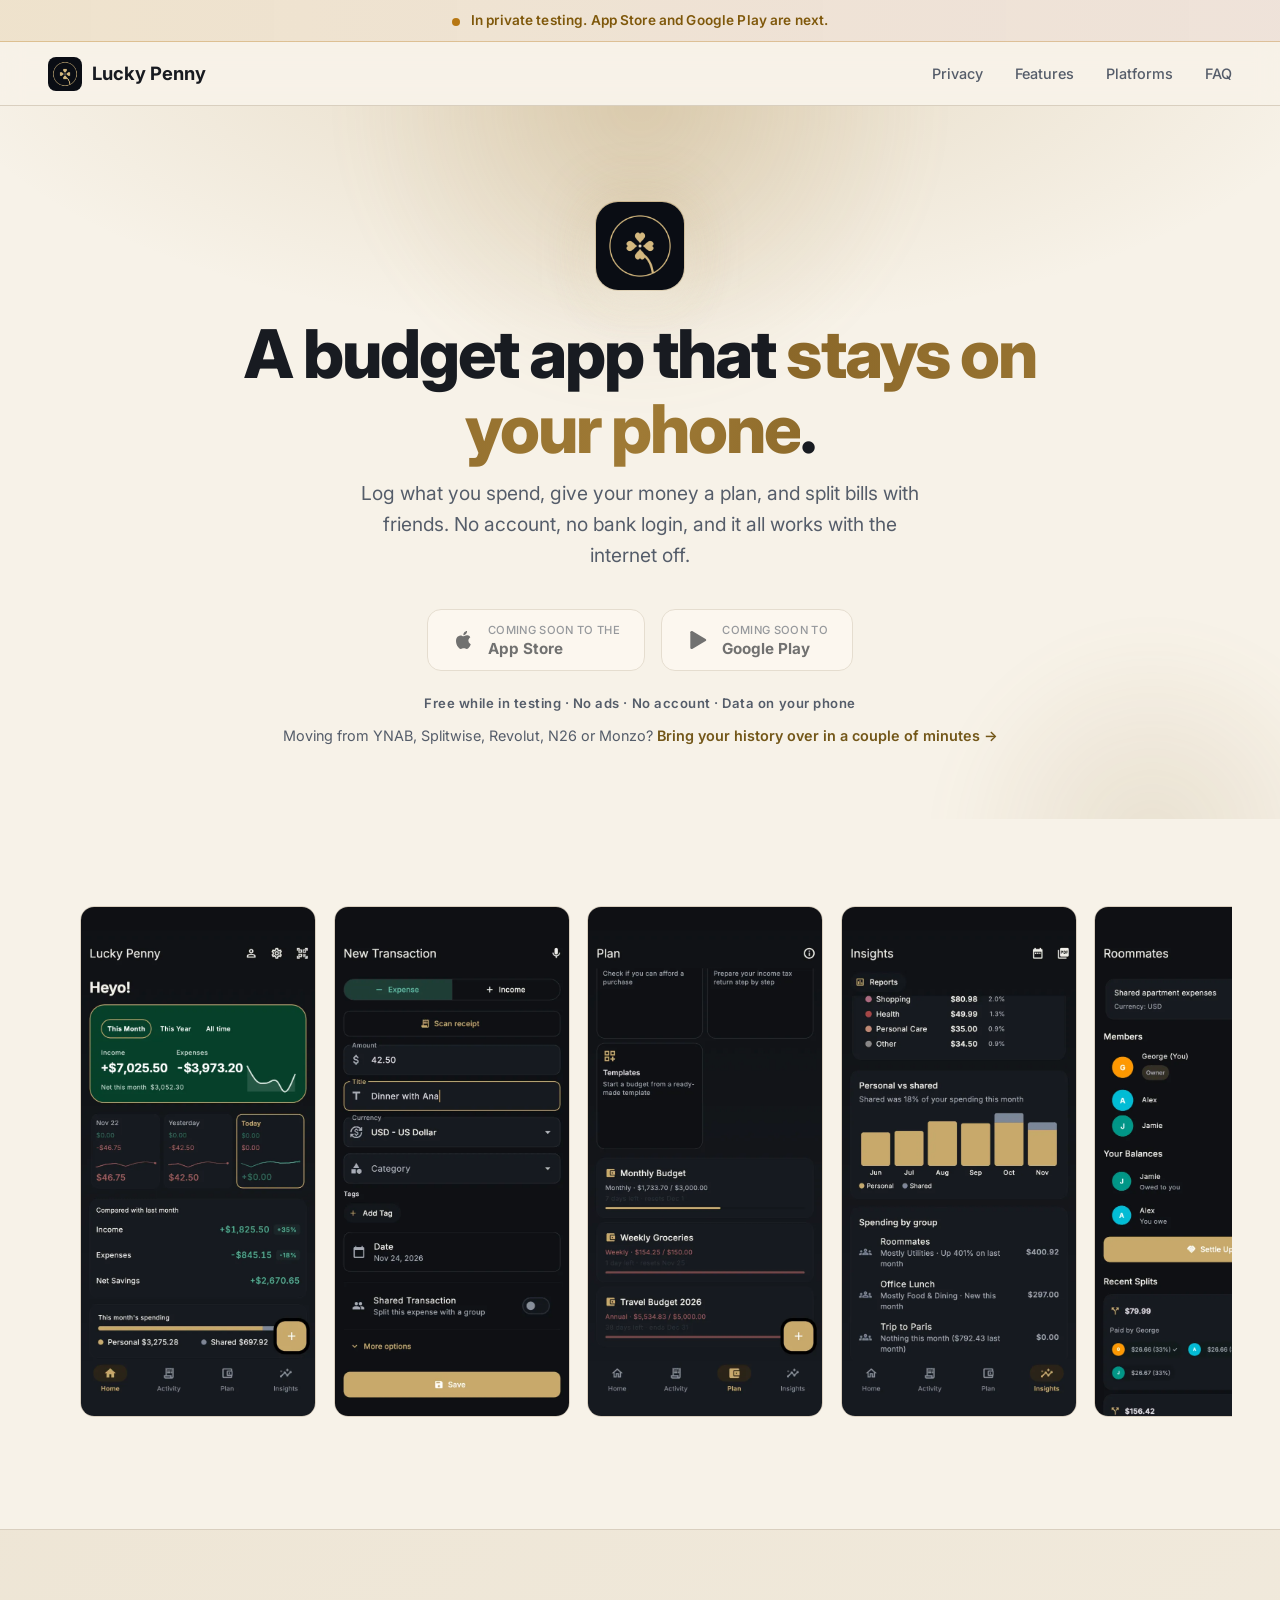
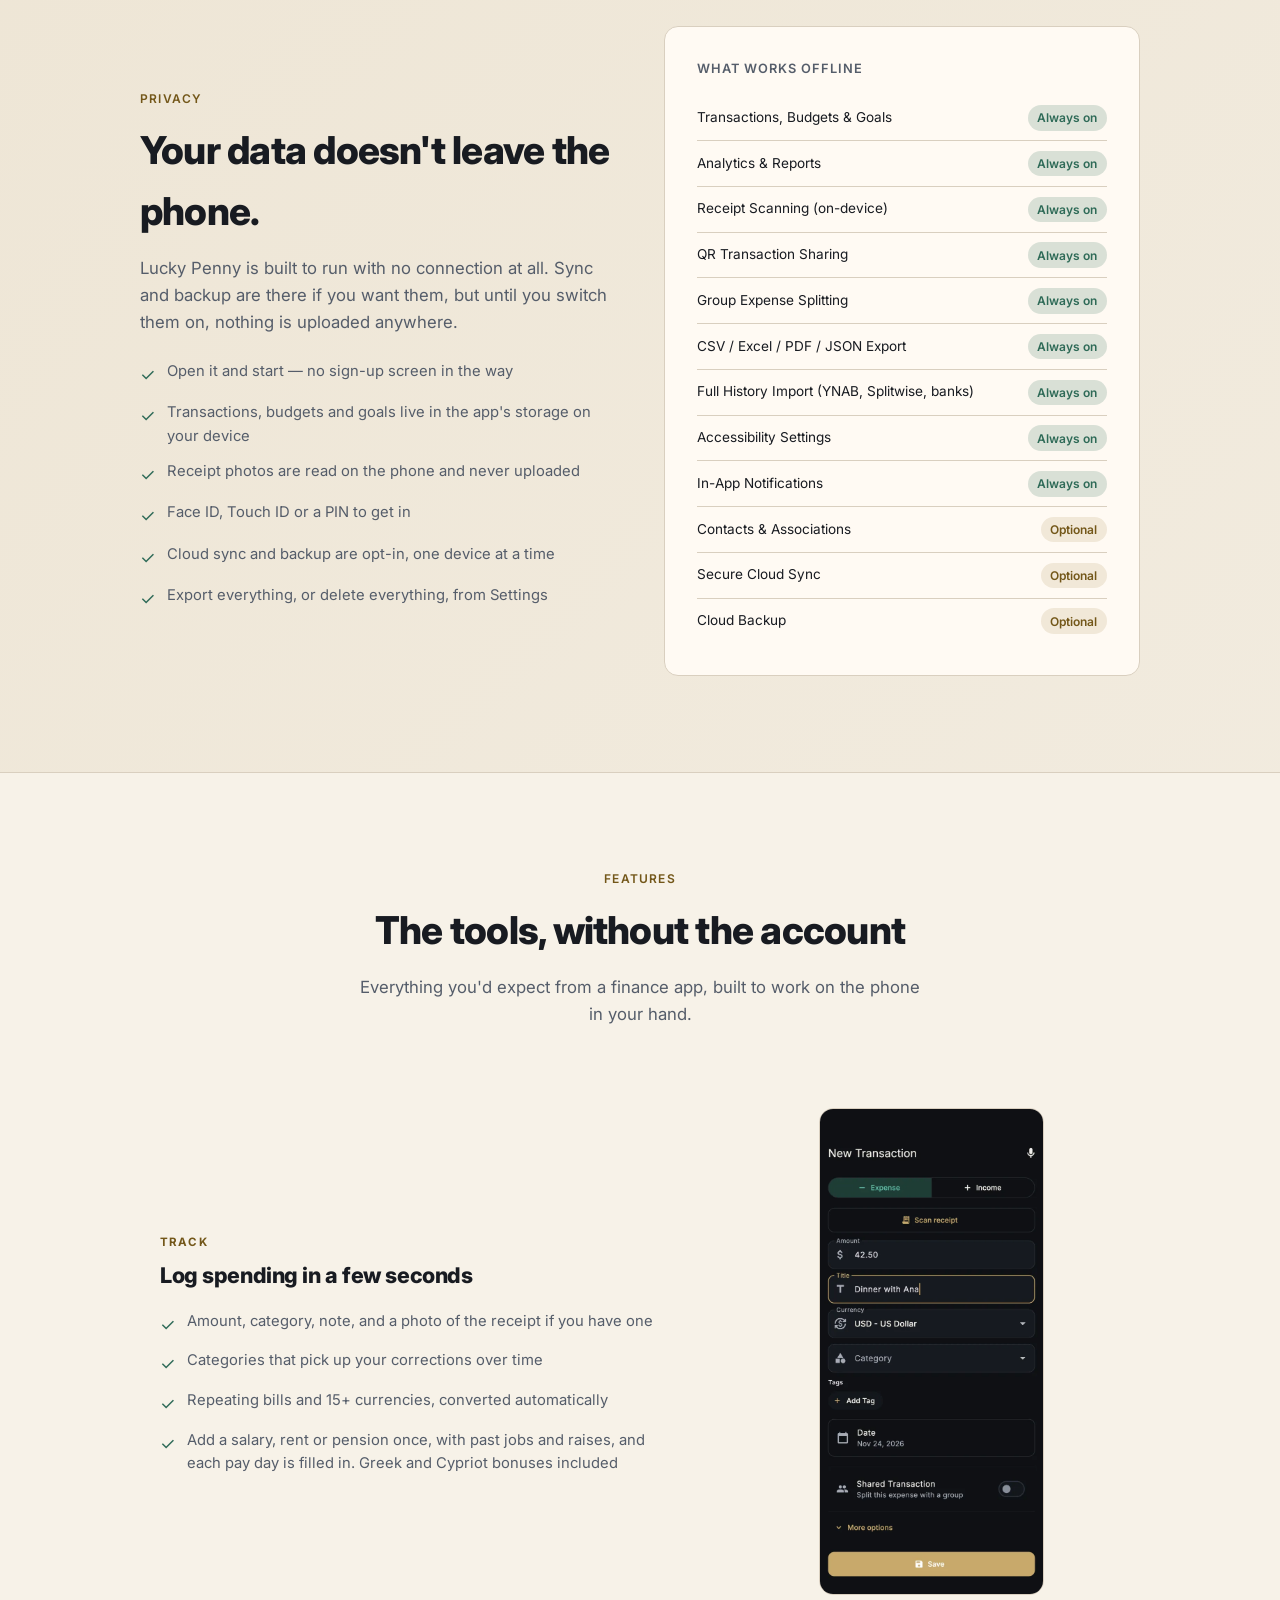
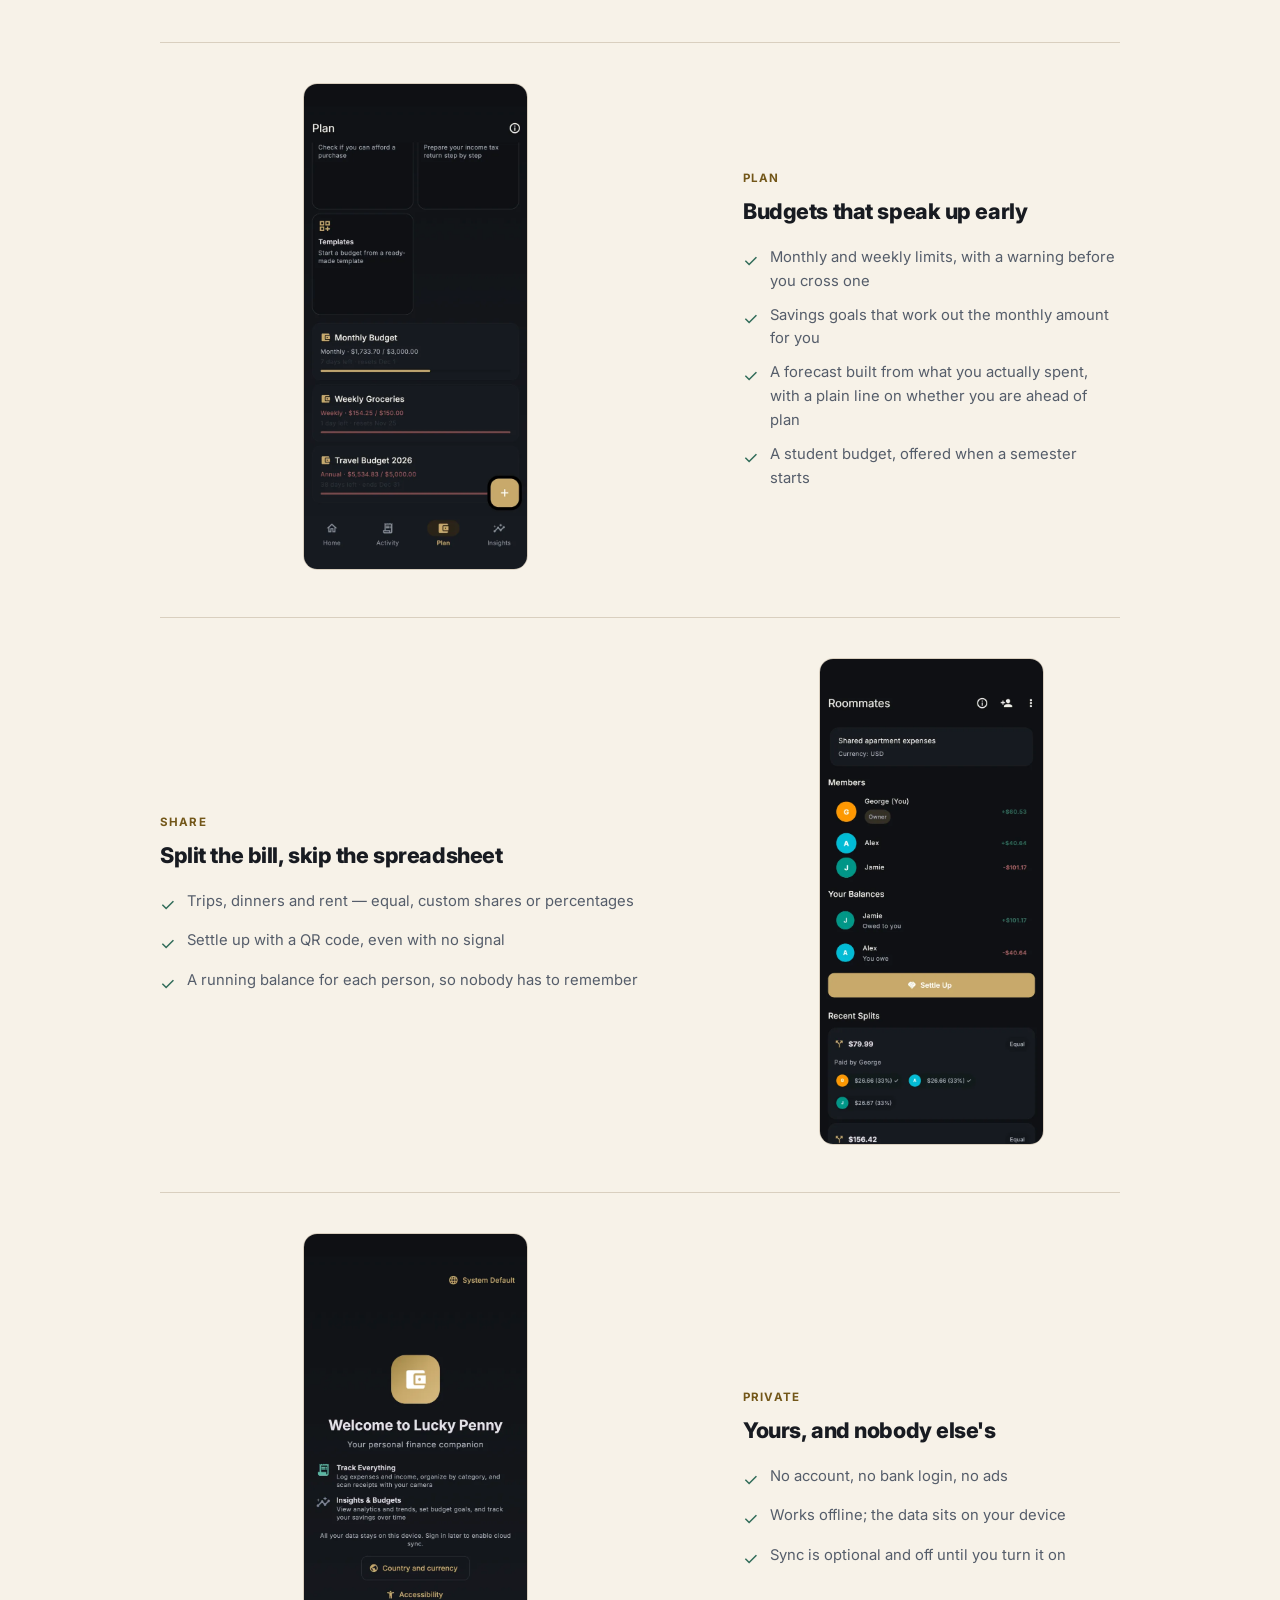
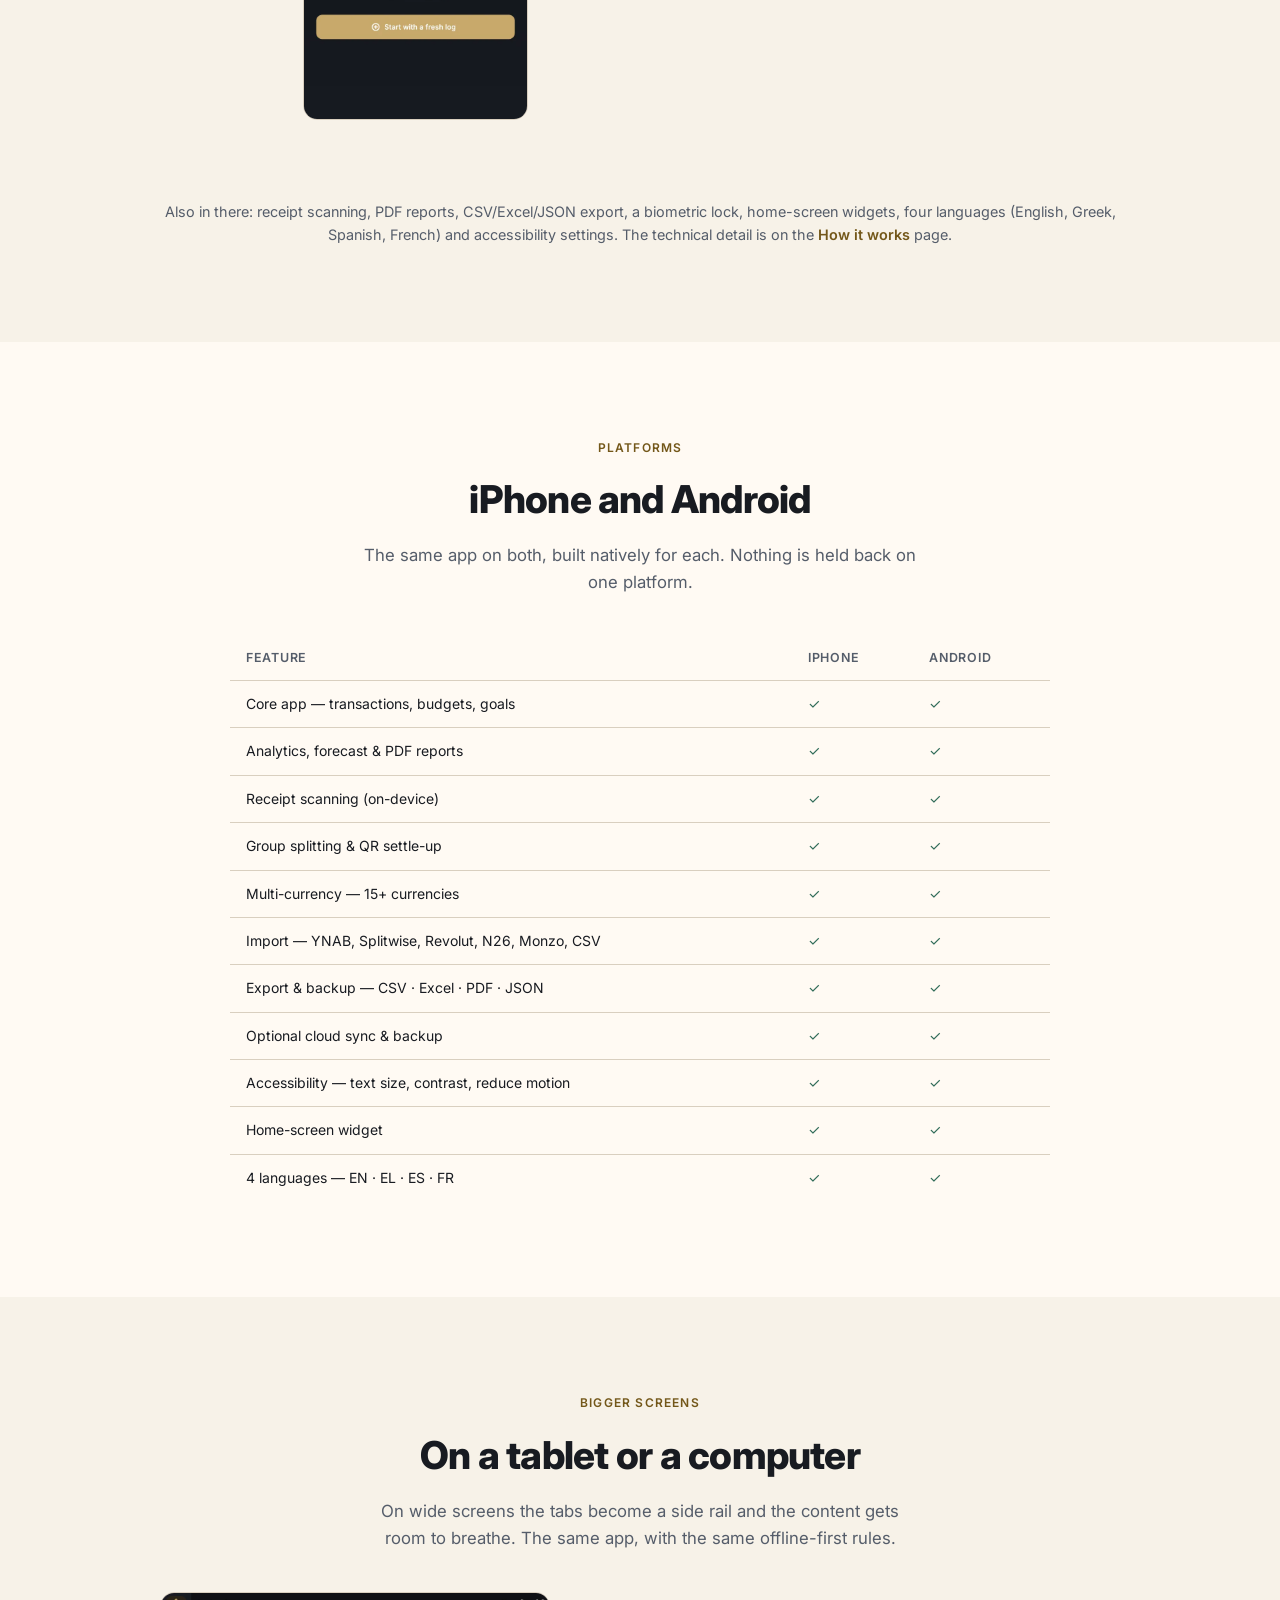
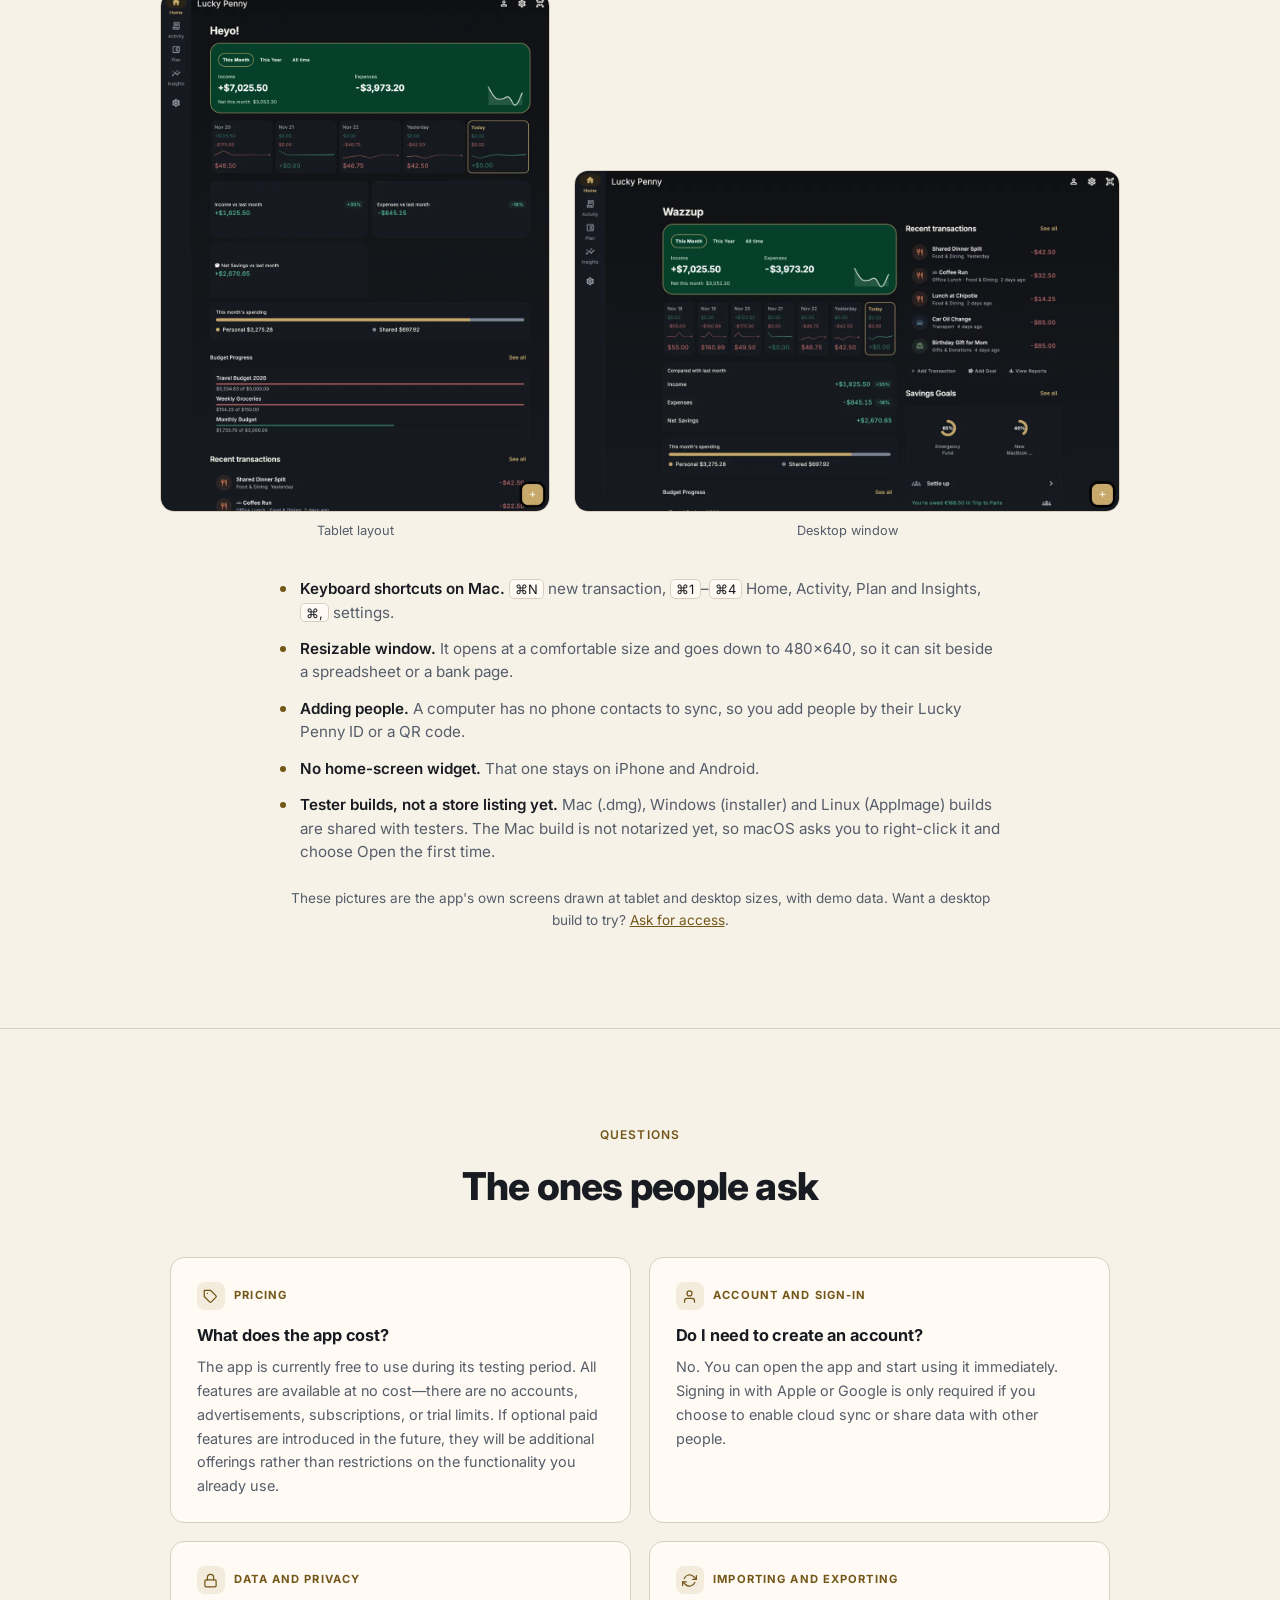
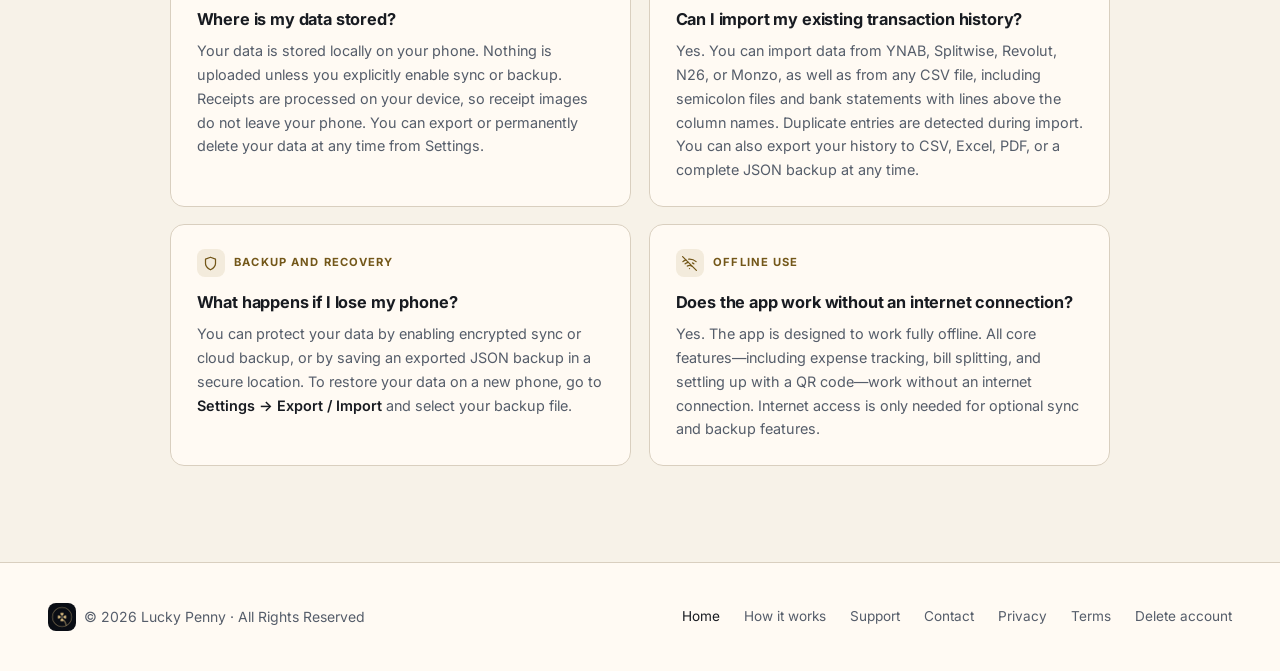
==== commit 378bd102: "site: current app screenshots, income streams and student budget; correct the import answer (CSV, no" ====
--- a/index.html
+++ b/index.html
@@ -559,11 +559,11 @@
 <section id="screenshots" class="shots-section" aria-label="App screenshots">
   <p class="section-label center reveal">In the app</p>
   <div class="shot-strip" data-stagger>
-    <img class="reveal" src="assets/screenshots/1-dashboard.webp" width="640" height="1391" alt="Dashboard: income, expenses and total balance — your money at a glance" />
-    <img class="reveal" src="assets/screenshots/2-quickadd.webp" width="640" height="1391" loading="lazy" decoding="async" alt="New transaction: log an expense, income or investment in seconds" />
-    <img class="reveal" src="assets/screenshots/3-budgets.webp" width="640" height="1391" loading="lazy" decoding="async" alt="Budgets with per-category progress bars that warn you early" />
-    <img class="reveal" src="assets/screenshots/4-analytics.webp" width="640" height="1391" loading="lazy" decoding="async" alt="Analytics: spending habits, trends and forecasts" />
-    <img class="reveal" src="assets/screenshots/5-group.webp" width="640" height="1391" loading="lazy" decoding="async" alt="Group splitting for a trip: members, balances and settle up" />
+    <img class="reveal" src="assets/screenshots/1-dashboard.webp" width="640" height="1391" alt="Home: this month's income and expenses, the last days and a comparison with last month" />
+    <img class="reveal" src="assets/screenshots/2-quickadd.webp" width="640" height="1391" loading="lazy" decoding="async" alt="New transaction: an expense or income, typed, spoken or scanned from a receipt" />
+    <img class="reveal" src="assets/screenshots/3-budgets.webp" width="640" height="1391" loading="lazy" decoding="async" alt="Plan: budgets with progress bars that warn you early" />
+    <img class="reveal" src="assets/screenshots/4-analytics.webp" width="640" height="1391" loading="lazy" decoding="async" alt="Insights: personal and shared spending by month, and spending by group" />
+    <img class="reveal" src="assets/screenshots/5-group.webp" width="640" height="1391" loading="lazy" decoding="async" alt="A shared flat's group: members, balances and settle up" />
     <img class="reveal" src="assets/screenshots/6-privacy.webp" width="640" height="1391" loading="lazy" decoding="async" alt="First launch: all data stays on this device, sign in later to enable cloud sync" />
   </div>
 </section>
@@ -620,6 +620,7 @@
           <li><span class="check">✓</span><span>Amount, category, note, and a photo of the receipt if you have one</span></li>
           <li><span class="check">✓</span><span>Categories that pick up your corrections over time</span></li>
           <li><span class="check">✓</span><span>Repeating bills and 15+ currencies, converted automatically</span></li>
+          <li><span class="check">✓</span><span>Add a salary, rent or pension once, with past jobs and raises, and each pay day is filled in. Greek and Cypriot bonuses included</span></li>
         </ul>
       </div>
       <div class="outcome-shot reveal reveal-right">
@@ -634,7 +635,8 @@
         <ul class="outcome-list">
           <li><span class="check">✓</span><span>Monthly and weekly limits, with a warning before you cross one</span></li>
           <li><span class="check">✓</span><span>Savings goals that work out the monthly amount for you</span></li>
-          <li><span class="check">✓</span><span>A forecast built from what you actually spent, not a guess</span></li>
+          <li><span class="check">✓</span><span>A forecast built from what you actually spent, with a plain line on whether you are ahead of plan</span></li>
+          <li><span class="check">✓</span><span>A student budget, offered when a semester starts</span></li>
         </ul>
       </div>
       <div class="outcome-shot reveal reveal-left">
@@ -653,7 +655,7 @@
         </ul>
       </div>
       <div class="outcome-shot reveal reveal-right">
-        <img src="assets/screenshots/5-group.webp" width="640" height="1391" loading="lazy" decoding="async" alt="A shared trip group with member balances and settle up" />
+        <img src="assets/screenshots/5-group.webp" width="640" height="1391" loading="lazy" decoding="async" alt="A shared flat's group with member balances and settle up" />
       </div>
     </div>
 
@@ -780,7 +782,7 @@
         <span class="faq-cat">Importing and exporting</span>
       </div>
       <h3>Can I import my existing transaction history?</h3>
-      <p>Yes. You can import data from YNAB, Splitwise, Revolut, N26, or Monzo, as well as from any CSV or Excel file. Duplicate entries are detected during import. You can also export your history to CSV, Excel, PDF, or a complete JSON backup at any time.</p>
+      <p>Yes. You can import data from YNAB, Splitwise, Revolut, N26, or Monzo, as well as from any CSV file, including semicolon files and bank statements with lines above the column names. Duplicate entries are detected during import. You can also export your history to CSV, Excel, PDF, or a complete JSON backup at any time.</p>
     </article>
 
     <article class="faq-card reveal">
